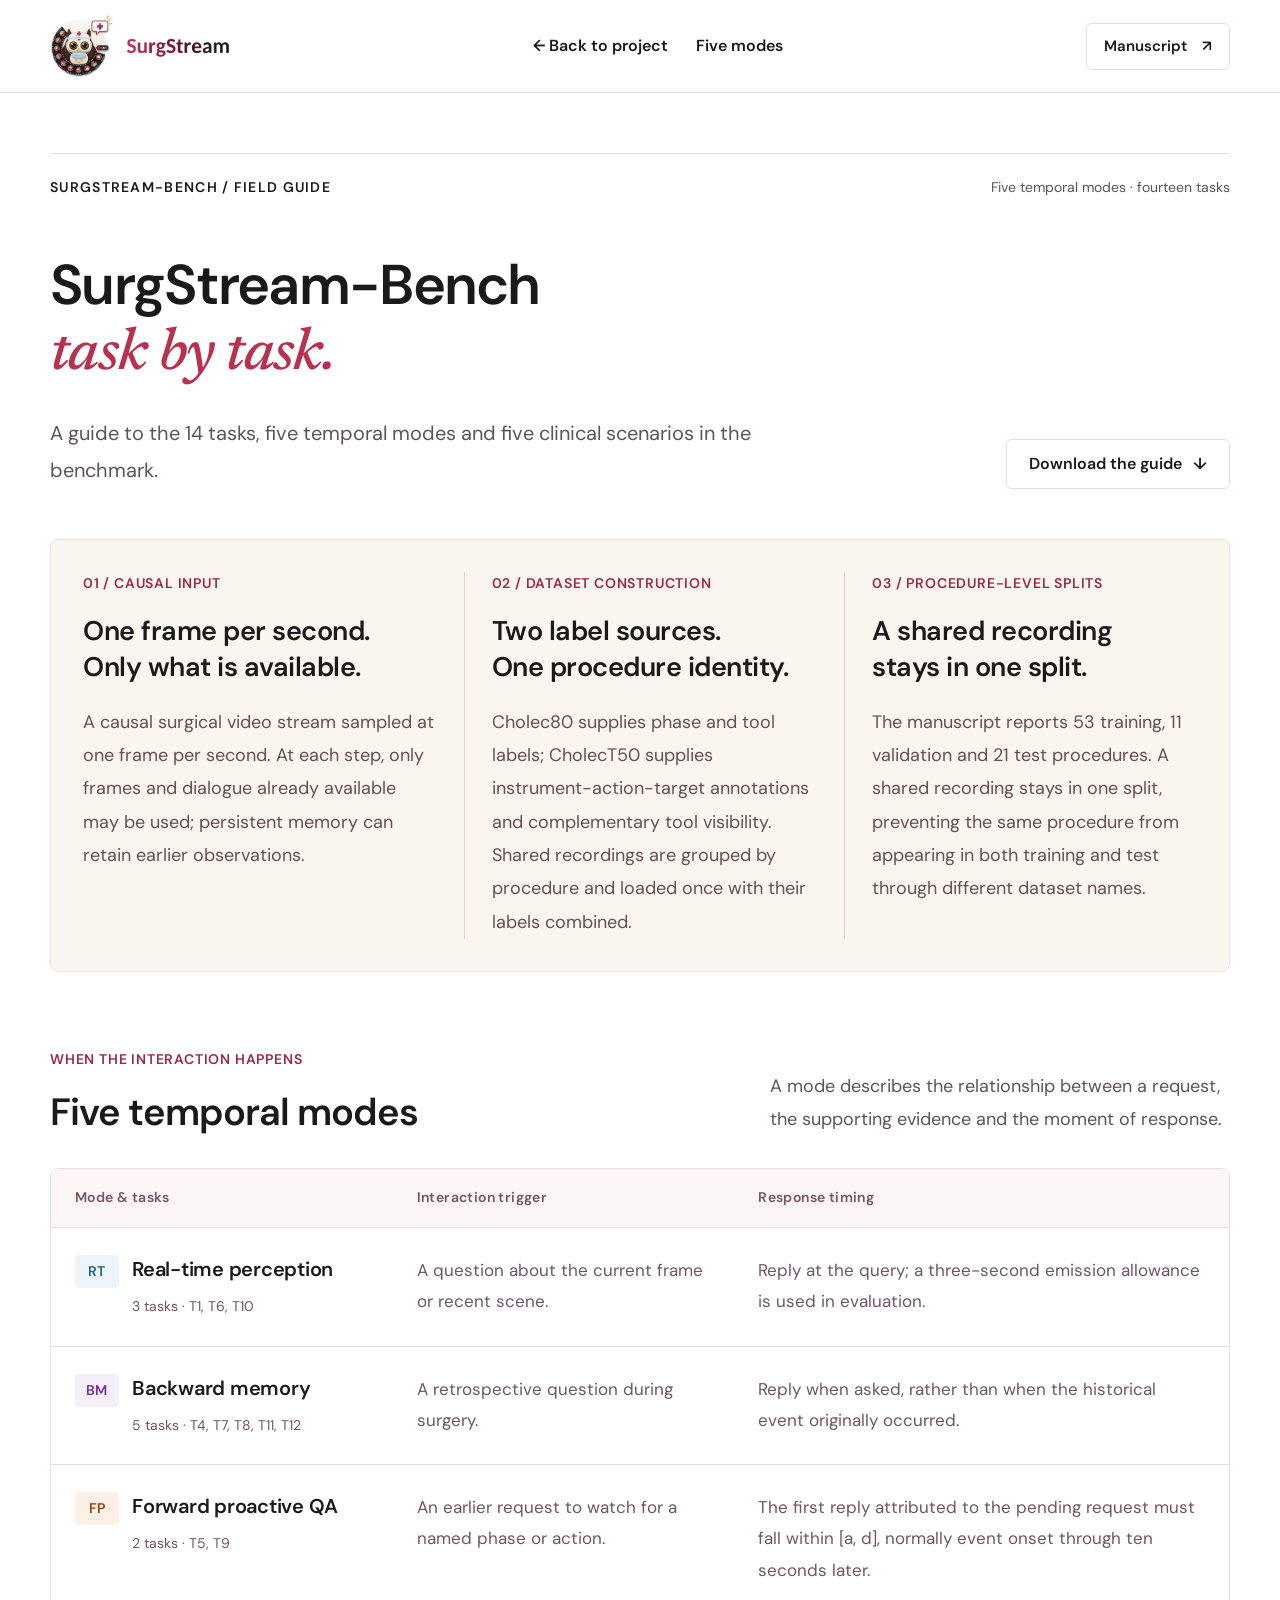
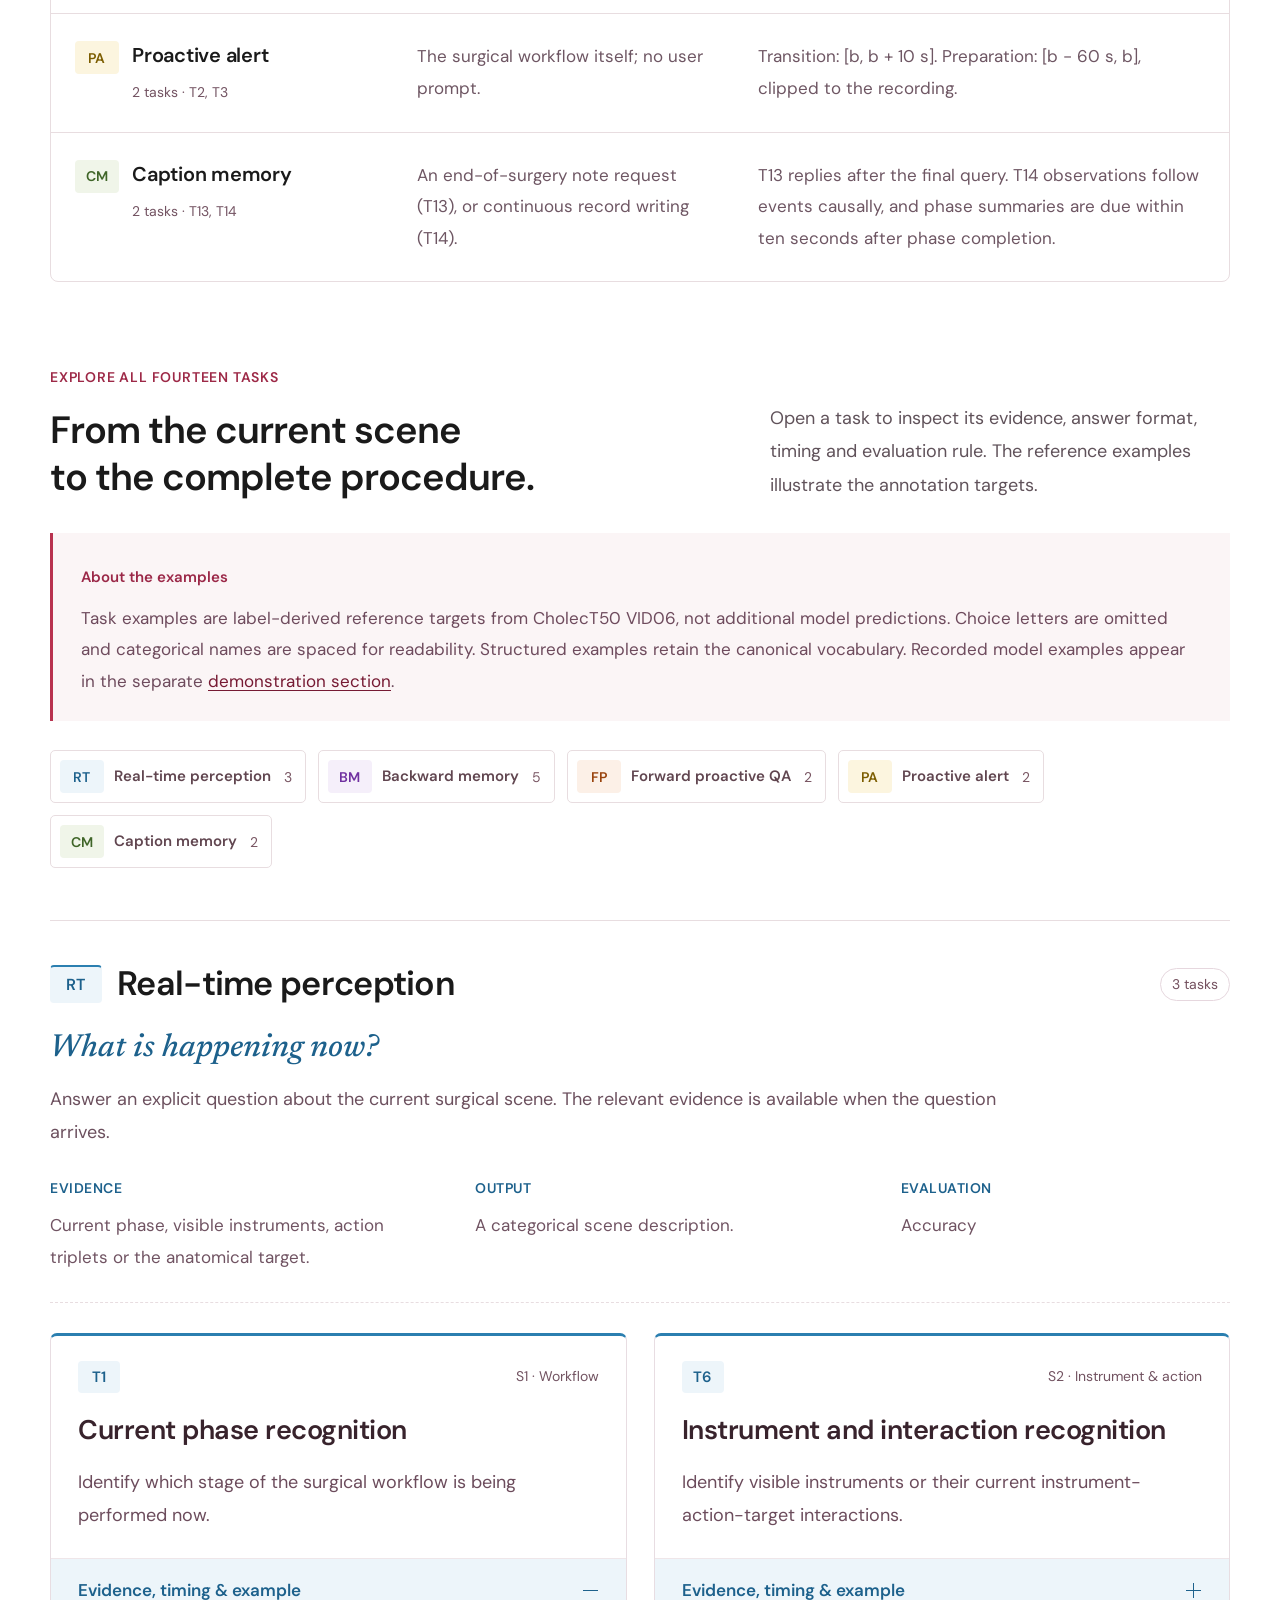
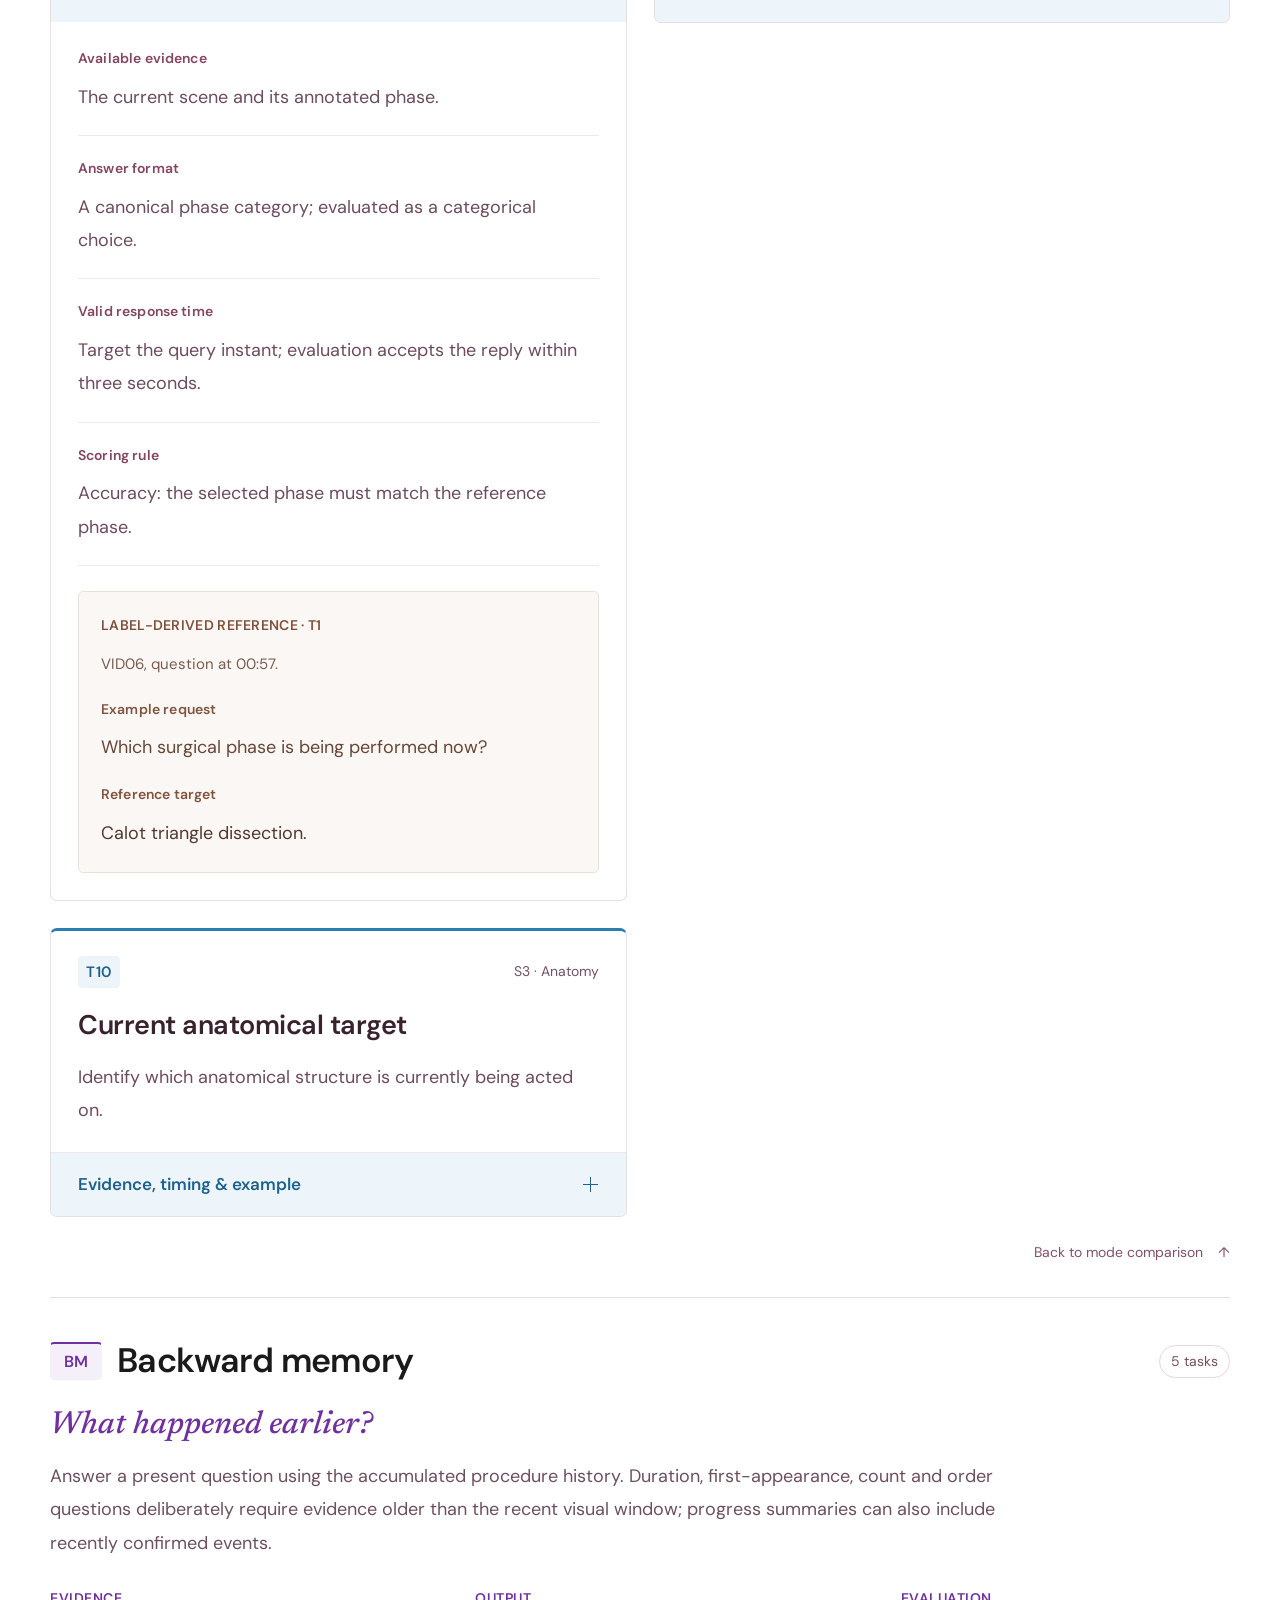
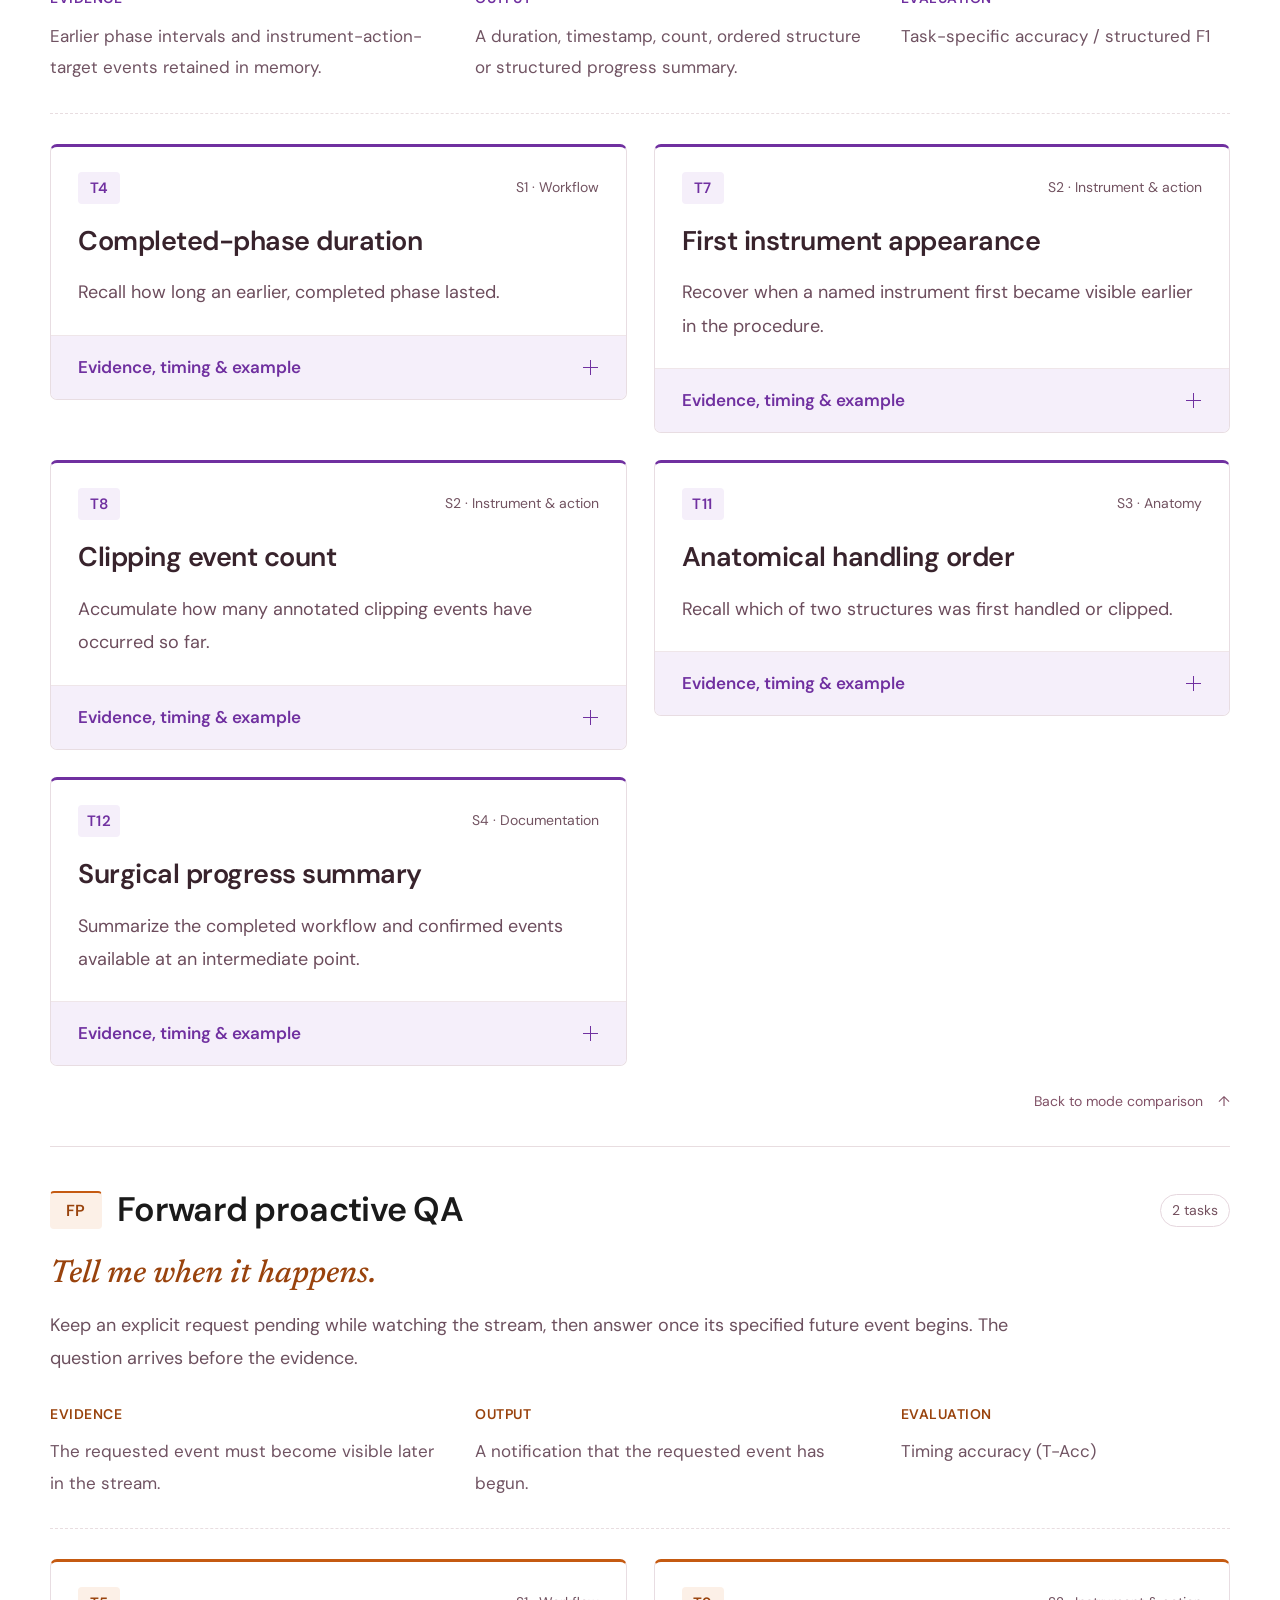
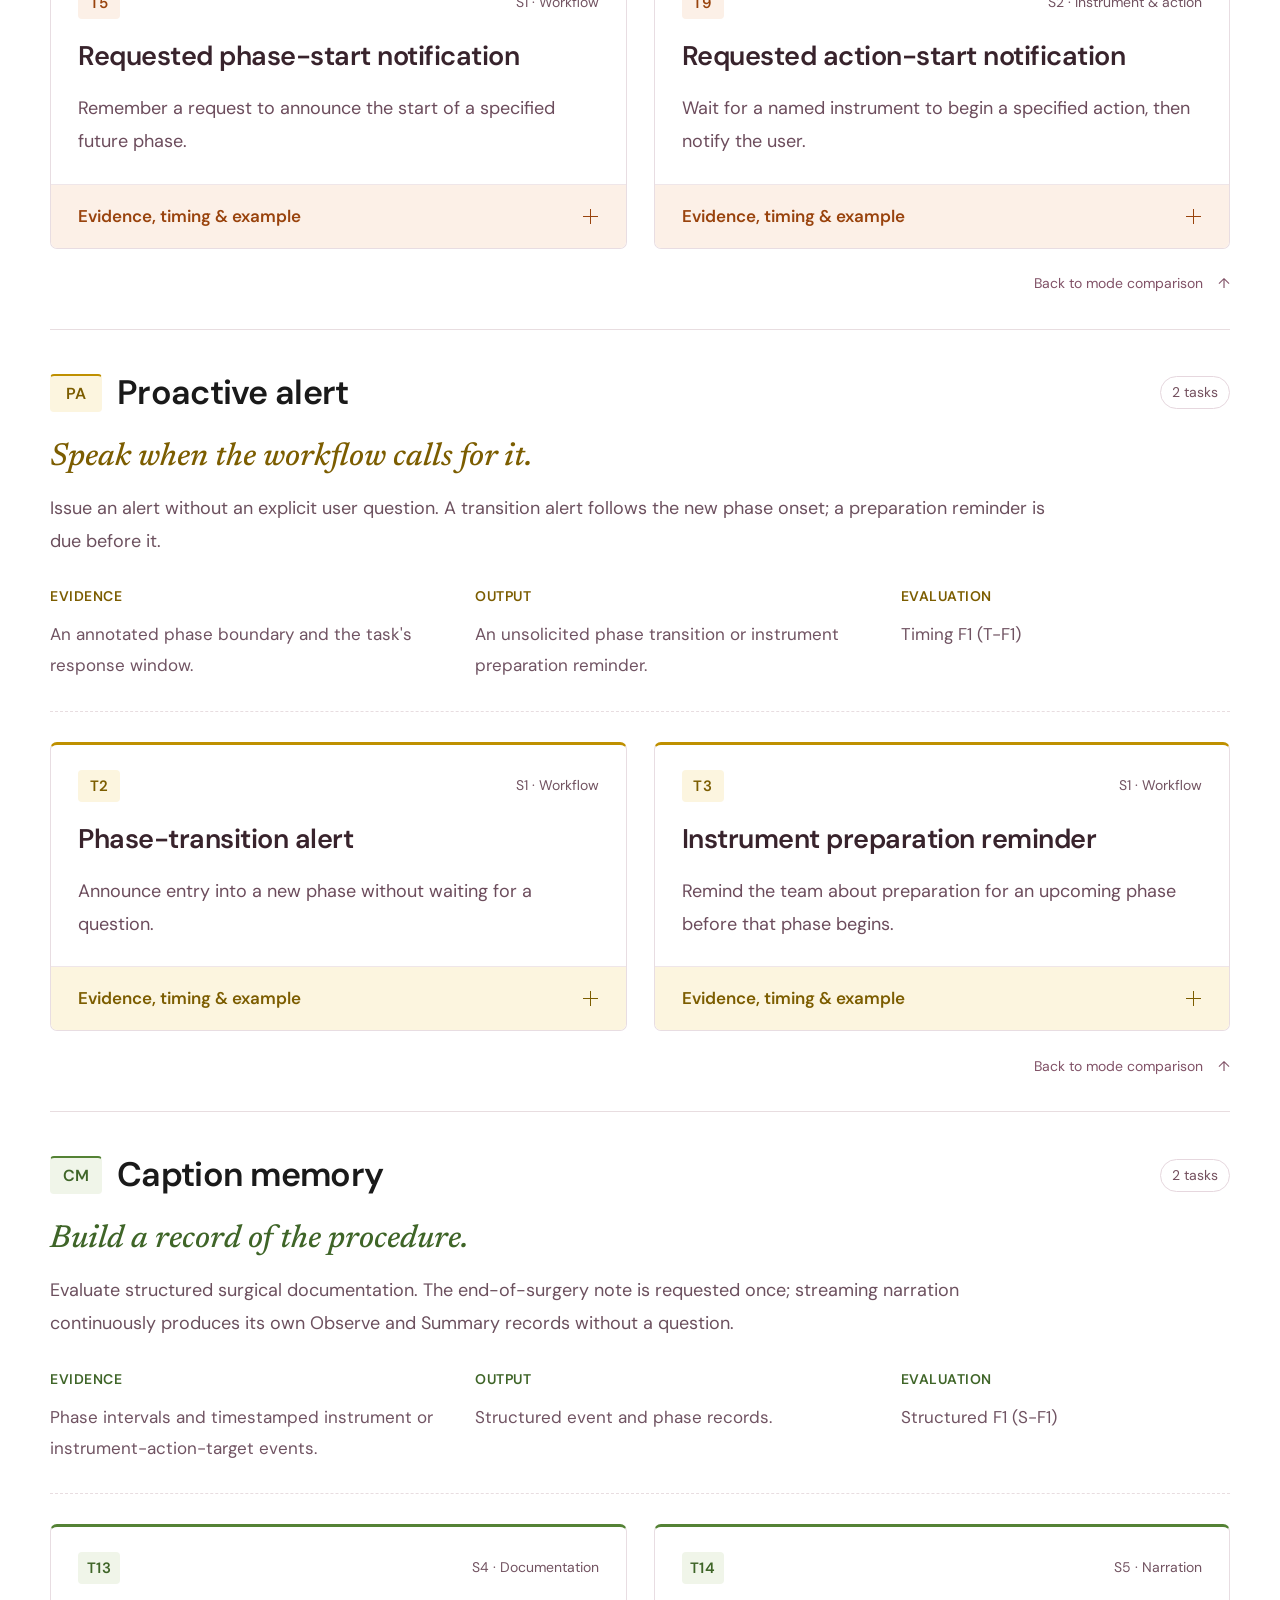
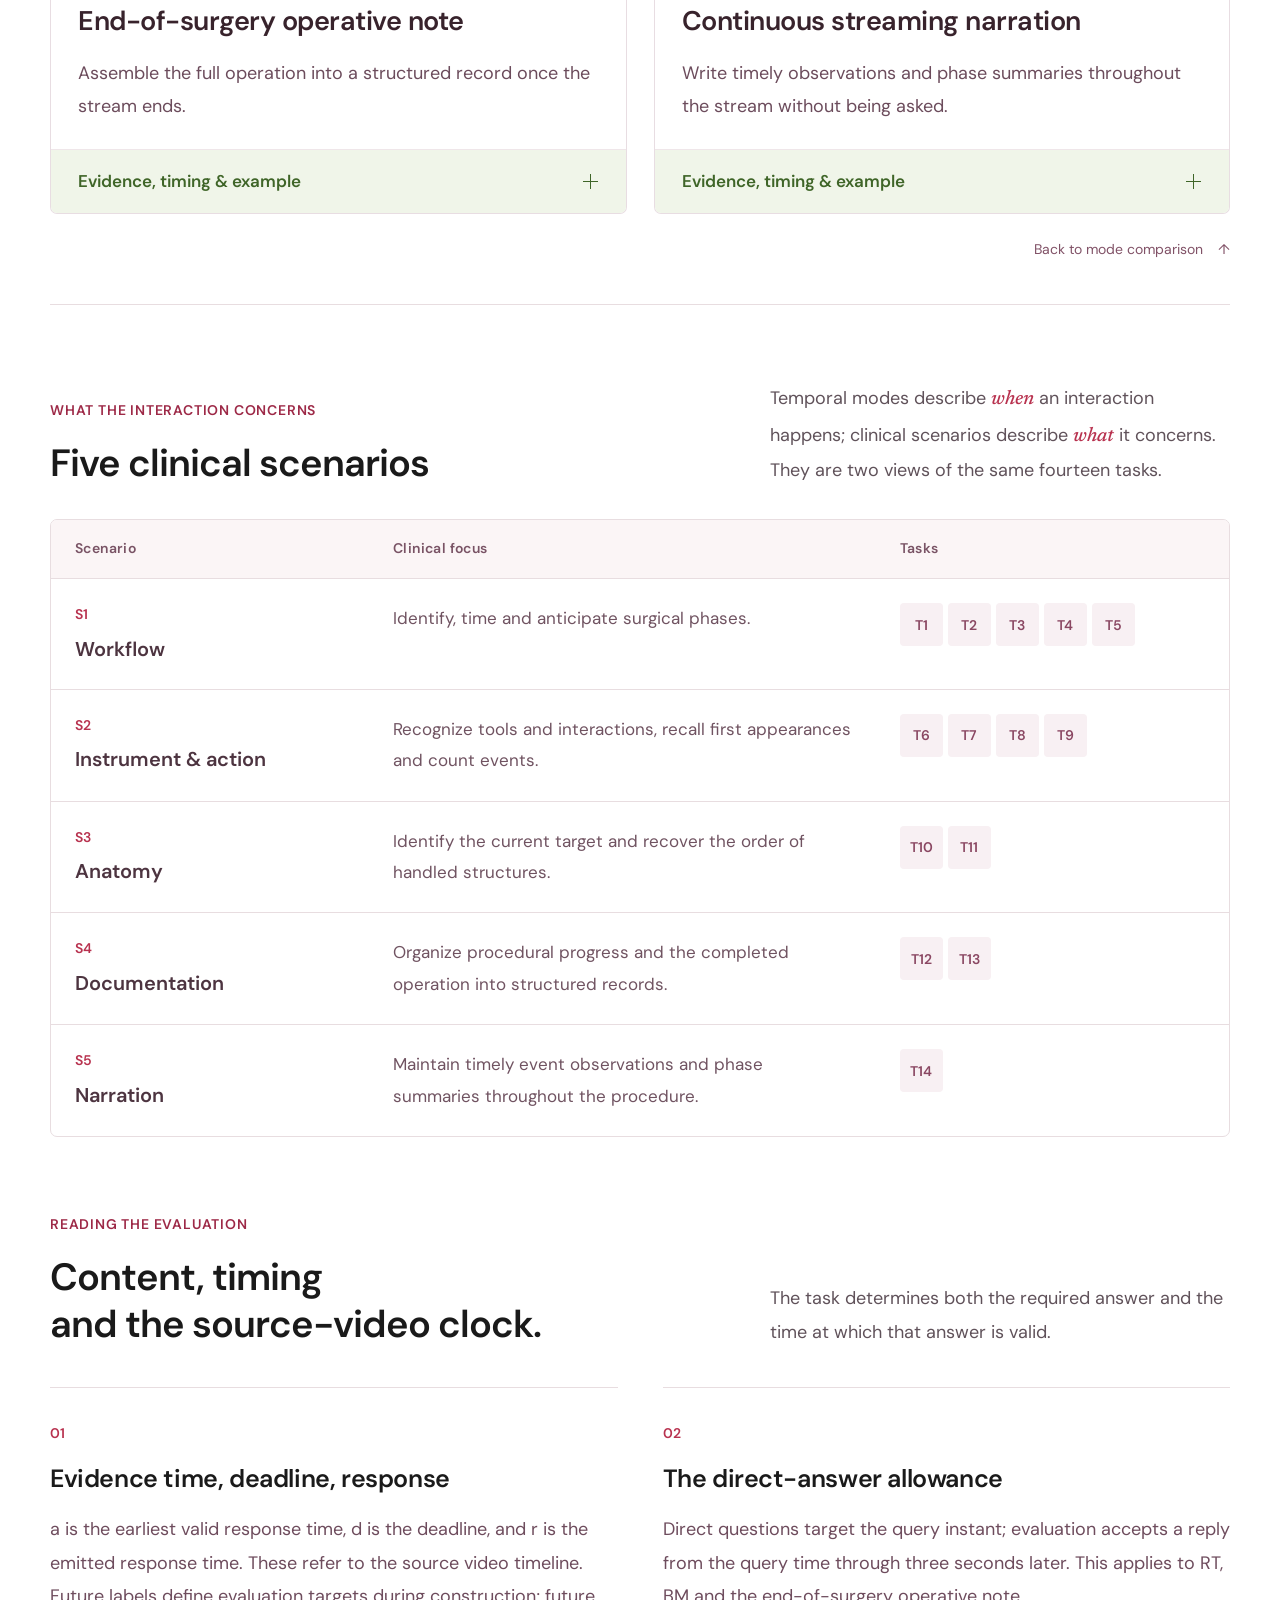
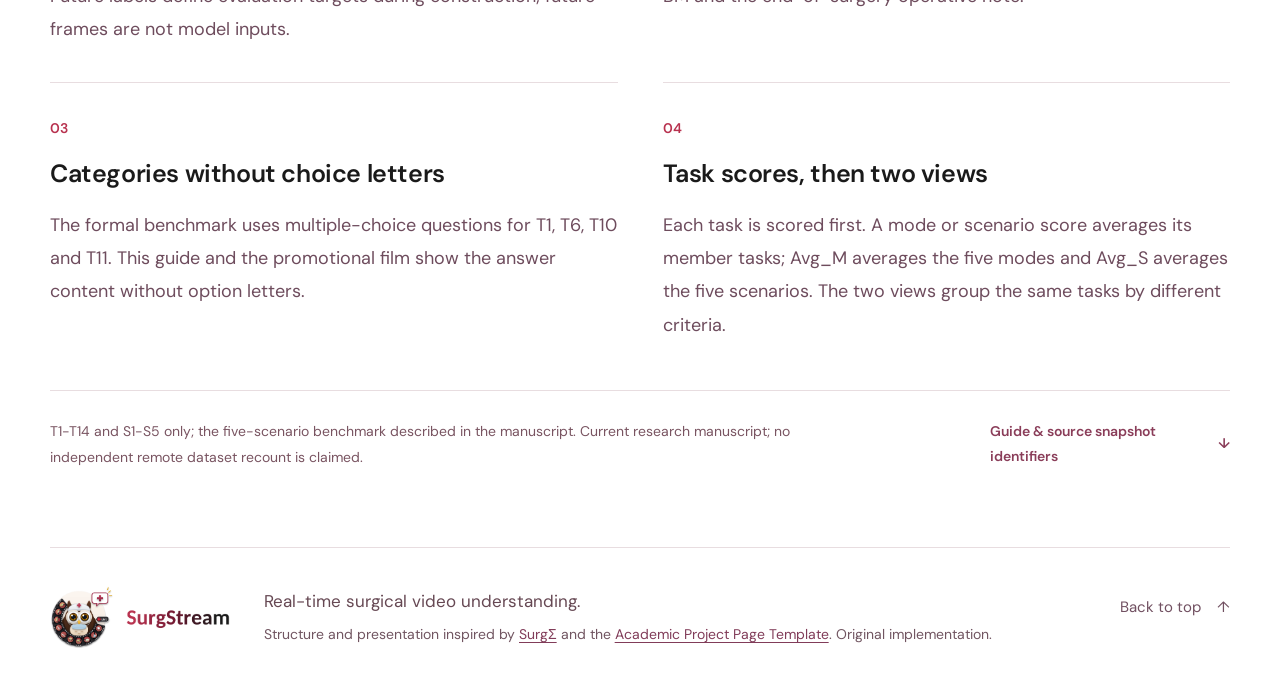
==== benchmark.html @ 336982fa "Move Updates above film and center method flows" ====
<!doctype html>
<html lang="en">
<head>
  <meta charset="utf-8">
  <meta name="viewport" content="width=device-width, initial-scale=1">
  <meta name="theme-color" content="#ffffff">
  <meta name="description" content="A detailed guide to all fourteen SurgStream-Bench tasks, five temporal modes, clinical scenarios and evaluation rules.">
  <meta name="author" content="Ruipeng Ma, Qing Xu, Jie Liang, Zhen Chen">
  <title>SurgStream-Bench · 14 Tasks, Five Temporal Modes</title>
  <link rel="canonical" href="https://surgstream.github.io/benchmark.html">
  <link rel="icon" type="image/png" href="assets/favicon-transparent.png">
  <link rel="stylesheet" href="styles.css?v=b400cd0ea1cb">
  <script defer src="media-guard.js?v=0f0ef3bf8658"></script>
</head>
<body class="benchmark-page">
  <a class="skip-link" href="#main">Skip to content</a>
  <header class="site-header"><nav class="nav shell" aria-label="Benchmark navigation">
    <a class="wordmark" href="index.html" aria-label="SurgStream project home"><img src="assets/surgstream-logo-transparent.png" alt="SurgStream" width="180" height="61"></a>
    <div class="nav-links"><a href="index.html">← Back to project</a><a href="#mode-comparison">Five modes</a></div>
    <a class="nav-paper" href="assets/surgstream-manuscript.pdf" target="_blank" rel="noopener">Manuscript <span aria-hidden="true">↗</span></a>
  </nav></header>
  <main id="main">
    <section id="benchmark-guide" class="benchmark-guide section-space" aria-labelledby="guide-title">
      <div class="shell">
        <div class="section-kicker"><span>SurgStream-Bench / Field guide</span><span class="kicker-end">Five temporal modes · fourteen tasks</span></div>
        <div class="guide-heading"><div><h1 id="guide-title" class="guide-page-title">SurgStream-Bench<br><em>task by task.</em></h1><p>A guide to the 14 tasks, five temporal modes and five clinical scenarios in the benchmark.</p></div><a class="button button-light" href="assets/benchmark-guide.json" download>Download the guide <span aria-hidden="true">↓</span></a></div>

        <div class="guide-construction" aria-label="Benchmark construction and procedure splits">
          <article><span class="guide-label">01 / Causal input</span><h3>One frame per second.<br> Only what is available.</h3><p>A causal surgical video stream sampled at one frame per second. At each step, only frames and dialogue already available may be used; persistent memory can retain earlier observations.</p></article>
          <article><span class="guide-label">02 / Dataset construction</span><h3>Two label sources.<br> One procedure identity.</h3><p>Cholec80 supplies phase and tool labels; CholecT50 supplies instrument-action-target annotations and complementary tool visibility. Shared recordings are grouped by procedure and loaded once with their labels combined.</p></article>
          <article><span class="guide-label">03 / Procedure-level splits</span><h3>A shared recording<br> stays in one split.</h3><p>The manuscript reports 53 training, 11 validation and 21 test procedures. A shared recording stays in one split, preventing the same procedure from appearing in both training and test through different dataset names.</p></article>
        </div>

        <section id="mode-comparison" class="mode-comparison-section" aria-labelledby="mode-comparison-title">
          <div class="guide-subheading"><div><span class="guide-label">When the interaction happens</span><h3 id="mode-comparison-title">Five temporal modes</h3></div><p>A mode describes the relationship between a request, the supporting evidence and the moment of response.</p></div>
          <div class="mode-comparison"><table role="table"><caption class="sr-only">Compare the interaction triggers and response timing of the five temporal modes.</caption><thead role="rowgroup"><tr role="row"><th scope="col" role="columnheader">Mode &amp; tasks</th><th scope="col" role="columnheader">Interaction trigger</th><th scope="col" role="columnheader">Response timing</th></tr></thead><tbody role="rowgroup">
              <tr role="row"><th scope="row" role="rowheader"><a href="#mode-RT" class="comparison-mode"><span class="guide-mode-badge" style="--mode-color:#2B7FB0;--mode-ink:#1D618C;--mode-wash:#EDF5FA">RT</span><span><strong>Real-time perception</strong><small>3 tasks · T1, T6, T10</small></span></a></th><td role="cell"><span class="comparison-mobile-label" aria-hidden="true">Interaction trigger</span>A question about the current frame or recent scene.</td><td role="cell"><span class="comparison-mobile-label" aria-hidden="true">Response timing</span>Reply at the query; a three-second emission allowance is used in evaluation.</td></tr>
              <tr role="row"><th scope="row" role="rowheader"><a href="#mode-BM" class="comparison-mode"><span class="guide-mode-badge" style="--mode-color:#7030A0;--mode-ink:#7030A0;--mode-wash:#F5EFFA">BM</span><span><strong>Backward memory</strong><small>5 tasks · T4, T7, T8, T11, T12</small></span></a></th><td role="cell"><span class="comparison-mobile-label" aria-hidden="true">Interaction trigger</span>A retrospective question during surgery.</td><td role="cell"><span class="comparison-mobile-label" aria-hidden="true">Response timing</span>Reply when asked, rather than when the historical event originally occurred.</td></tr>
              <tr role="row"><th scope="row" role="rowheader"><a href="#mode-FP" class="comparison-mode"><span class="guide-mode-badge" style="--mode-color:#C55A11;--mode-ink:#99430D;--mode-wash:#FCF0E7">FP</span><span><strong>Forward proactive QA</strong><small>2 tasks · T5, T9</small></span></a></th><td role="cell"><span class="comparison-mobile-label" aria-hidden="true">Interaction trigger</span>An earlier request to watch for a named phase or action.</td><td role="cell"><span class="comparison-mobile-label" aria-hidden="true">Response timing</span>The first reply attributed to the pending request must fall within [a, d], normally event onset through ten seconds later.</td></tr>
              <tr role="row"><th scope="row" role="rowheader"><a href="#mode-PA" class="comparison-mode"><span class="guide-mode-badge" style="--mode-color:#BF9000;--mode-ink:#7C5D00;--mode-wash:#FCF5DF">PA</span><span><strong>Proactive alert</strong><small>2 tasks · T2, T3</small></span></a></th><td role="cell"><span class="comparison-mobile-label" aria-hidden="true">Interaction trigger</span>The surgical workflow itself; no user prompt.</td><td role="cell"><span class="comparison-mobile-label" aria-hidden="true">Response timing</span>Transition: [b, b + 10 s]. Preparation: [b - 60 s, b], clipped to the recording.</td></tr>
              <tr role="row"><th scope="row" role="rowheader"><a href="#mode-CM" class="comparison-mode"><span class="guide-mode-badge" style="--mode-color:#548235;--mode-ink:#3F6528;--mode-wash:#F0F5E9">CM</span><span><strong>Caption memory</strong><small>2 tasks · T13, T14</small></span></a></th><td role="cell"><span class="comparison-mobile-label" aria-hidden="true">Interaction trigger</span>An end-of-surgery note request (T13), or continuous record writing (T14).</td><td role="cell"><span class="comparison-mobile-label" aria-hidden="true">Response timing</span>T13 replies after the final query. T14 observations follow events causally, and phase summaries are due within ten seconds after phase completion.</td></tr>
          </tbody></table></div>
        </section>

        <div class="guide-task-intro"><div><span class="guide-label">Explore all fourteen tasks</span><h3>From the current scene<br> to the complete procedure.</h3></div><p>Open a task to inspect its evidence, answer format, timing and evaluation rule. The reference examples illustrate the annotation targets.</p></div>
        <aside class="reference-notice"><span class="reference-notice-label">About the examples</span><p>Task examples are label-derived reference targets from CholecT50 VID06, not additional model predictions. Choice letters are omitted and categorical names are spaced for readability. Structured examples retain the canonical vocabulary. Recorded model examples appear in the separate <a href="index.html#examples">demonstration section</a>.</p></aside>
        <nav class="guide-mode-jumps" aria-label="Jump to tasks by temporal mode"><a href="#mode-RT" style="--mode-color:#2B7FB0;--mode-ink:#1D618C;--mode-wash:#EDF5FA"><span class="guide-mode-badge" style="--mode-color:#2B7FB0;--mode-ink:#1D618C;--mode-wash:#EDF5FA">RT</span><span>Real-time perception</span><small>3</small></a><a href="#mode-BM" style="--mode-color:#7030A0;--mode-ink:#7030A0;--mode-wash:#F5EFFA"><span class="guide-mode-badge" style="--mode-color:#7030A0;--mode-ink:#7030A0;--mode-wash:#F5EFFA">BM</span><span>Backward memory</span><small>5</small></a><a href="#mode-FP" style="--mode-color:#C55A11;--mode-ink:#99430D;--mode-wash:#FCF0E7"><span class="guide-mode-badge" style="--mode-color:#C55A11;--mode-ink:#99430D;--mode-wash:#FCF0E7">FP</span><span>Forward proactive QA</span><small>2</small></a><a href="#mode-PA" style="--mode-color:#BF9000;--mode-ink:#7C5D00;--mode-wash:#FCF5DF"><span class="guide-mode-badge" style="--mode-color:#BF9000;--mode-ink:#7C5D00;--mode-wash:#FCF5DF">PA</span><span>Proactive alert</span><small>2</small></a><a href="#mode-CM" style="--mode-color:#548235;--mode-ink:#3F6528;--mode-wash:#F0F5E9"><span class="guide-mode-badge" style="--mode-color:#548235;--mode-ink:#3F6528;--mode-wash:#F0F5E9">CM</span><span>Caption memory</span><small>2</small></a></nav>

      <section id="mode-RT" class="task-mode-group" style="--mode-color:#2B7FB0;--mode-ink:#1D618C;--mode-wash:#EDF5FA" aria-labelledby="mode-title-RT">
        <div class="task-mode-heading"><div class="mode-title-line"><span class="guide-mode-badge" style="--mode-color:#2B7FB0;--mode-ink:#1D618C;--mode-wash:#EDF5FA">RT</span><h3 id="mode-title-RT">Real-time perception</h3><span class="mode-task-count">3 tasks</span></div><p class="mode-question">What is happening now?</p><p class="mode-explanation">Answer an explicit question about the current surgical scene. The relevant evidence is available when the question arrives.</p><dl class="mode-facts"><div><dt>Evidence</dt><dd>Current phase, visible instruments, action triplets or the anatomical target.</dd></div><div><dt>Output</dt><dd>A categorical scene description.</dd></div><div><dt>Evaluation</dt><dd>Accuracy</dd></div></dl></div>
        <div class="task-card-grid">
          <article id="task-T1" class="task-card" style="--mode-color:#2B7FB0;--mode-ink:#1D618C;--mode-wash:#EDF5FA" aria-labelledby="task-title-T1">
            <div class="task-card-meta"><span class="task-id">T1</span><span>S1 · Workflow</span></div>
            <h4 id="task-title-T1">Current phase recognition</h4>
            <p class="task-purpose">Identify which stage of the surgical workflow is being performed now.</p>
            <details class="task-details" open>
              <summary>Evidence, timing &amp; example<span class="details-symbol" aria-hidden="true"></span></summary>
              <div class="task-details-body"><dl class="task-spec"><div><dt>Available evidence</dt><dd>The current scene and its annotated phase.</dd></div><div><dt>Answer format</dt><dd>A canonical phase category; evaluated as a categorical choice.</dd></div><div><dt>Valid response time</dt><dd>Target the query instant; evaluation accepts the reply within three seconds.</dd></div><div><dt>Scoring rule</dt><dd>Accuracy: the selected phase must match the reference phase.</dd></div></dl>
                <div class="reference-example"><div class="reference-label">Label-derived reference · T1</div><p class="reference-context">VID06, question at 00:57.</p><dl><div><dt>Example request</dt><dd>Which surgical phase is being performed now?</dd></div><div><dt>Reference target</dt><dd class="reference-target">Calot triangle dissection.</dd></div></dl></div>
              </div>
            </details>
          </article>
          <article id="task-T6" class="task-card" style="--mode-color:#2B7FB0;--mode-ink:#1D618C;--mode-wash:#EDF5FA" aria-labelledby="task-title-T6">
            <div class="task-card-meta"><span class="task-id">T6</span><span>S2 · Instrument &amp; action</span></div>
            <h4 id="task-title-T6">Instrument and interaction recognition</h4>
            <p class="task-purpose">Identify visible instruments or their current instrument-action-target interactions.</p>
            <details class="task-details">
              <summary>Evidence, timing &amp; example<span class="details-symbol" aria-hidden="true"></span></summary>
              <div class="task-details-body"><dl class="task-spec"><div><dt>Available evidence</dt><dd>Current tool visibility and, when available, triplet annotations. Instrument-only and triplet questions are two variants of this one task.</dd></div><div><dt>Answer format</dt><dd>A categorical instrument set or a set of instrument-action-target triplets.</dd></div><div><dt>Valid response time</dt><dd>Target the current scene and reply within three seconds of the question.</dd></div><div><dt>Scoring rule</dt><dd>Accuracy of the categorical choice representing the current set.</dd></div></dl>
                <div class="reference-example"><div class="reference-label">Label-derived reference · T6</div><p class="reference-context">VID06, question at 02:17. An instrument-only variant at 01:07 has the reference content 'grasper, hook'.</p><dl><div><dt>Example request</dt><dd>Which instrument-action-target triplets are visible now?</dd></div><div><dt>Reference target</dt><dd class="reference-target">grasper | retract | gallbladder</dd></div></dl></div>
              </div>
            </details>
          </article>
          <article id="task-T10" class="task-card" style="--mode-color:#2B7FB0;--mode-ink:#1D618C;--mode-wash:#EDF5FA" aria-labelledby="task-title-T10">
            <div class="task-card-meta"><span class="task-id">T10</span><span>S3 · Anatomy</span></div>
            <h4 id="task-title-T10">Current anatomical target</h4>
            <p class="task-purpose">Identify which anatomical structure is currently being acted on.</p>
            <details class="task-details">
              <summary>Evidence, timing &amp; example<span class="details-symbol" aria-hidden="true"></span></summary>
              <div class="task-details-body"><dl class="task-spec"><div><dt>Available evidence</dt><dd>The target component of the current instrument-action-target annotations.</dd></div><div><dt>Answer format</dt><dd>A categorical anatomical target or target set.</dd></div><div><dt>Valid response time</dt><dd>Reply within three seconds of the current-scene question.</dd></div><div><dt>Scoring rule</dt><dd>Accuracy of the selected anatomical target.</dd></div></dl>
                <div class="reference-example"><div class="reference-label">Label-derived reference · T10</div><p class="reference-context">VID06, question at 01:37.</p><dl><div><dt>Example request</dt><dd>Which anatomical structure is being acted on now?</dd></div><div><dt>Reference target</dt><dd class="reference-target">Gallbladder.</dd></div></dl></div>
              </div>
            </details>
          </article>
        </div>
        <a class="guide-return" href="#mode-comparison">Back to mode comparison <span aria-hidden="true">↑</span></a>
      </section>

      <section id="mode-BM" class="task-mode-group" style="--mode-color:#7030A0;--mode-ink:#7030A0;--mode-wash:#F5EFFA" aria-labelledby="mode-title-BM">
        <div class="task-mode-heading"><div class="mode-title-line"><span class="guide-mode-badge" style="--mode-color:#7030A0;--mode-ink:#7030A0;--mode-wash:#F5EFFA">BM</span><h3 id="mode-title-BM">Backward memory</h3><span class="mode-task-count">5 tasks</span></div><p class="mode-question">What happened earlier?</p><p class="mode-explanation">Answer a present question using the accumulated procedure history. Duration, first-appearance, count and order questions deliberately require evidence older than the recent visual window; progress summaries can also include recently confirmed events.</p><dl class="mode-facts"><div><dt>Evidence</dt><dd>Earlier phase intervals and instrument-action-target events retained in memory.</dd></div><div><dt>Output</dt><dd>A duration, timestamp, count, ordered structure or structured progress summary.</dd></div><div><dt>Evaluation</dt><dd>Task-specific accuracy / structured F1</dd></div></dl></div>
        <div class="task-card-grid">
          <article id="task-T4" class="task-card" style="--mode-color:#7030A0;--mode-ink:#7030A0;--mode-wash:#F5EFFA" aria-labelledby="task-title-T4">
            <div class="task-card-meta"><span class="task-id">T4</span><span>S1 · Workflow</span></div>
            <h4 id="task-title-T4">Completed-phase duration</h4>
            <p class="task-purpose">Recall how long an earlier, completed phase lasted.</p>
            <details class="task-details">
              <summary>Evidence, timing &amp; example<span class="details-symbol" aria-hidden="true"></span></summary>
              <div class="task-details-body"><dl class="task-spec"><div><dt>Available evidence</dt><dd>A completed phase interval. The query is delayed until the confirming evidence has left the configured recent visual window.</dd></div><div><dt>Answer format</dt><dd>A numeric duration in seconds.</dd></div><div><dt>Valid response time</dt><dd>Answer the retrospective question within three seconds.</dd></div><div><dt>Scoring rule</dt><dd>Duration accuracy with a 20% relative-error tolerance.</dd></div></dl>
                <div class="reference-example"><div class="reference-label">Label-derived reference · T4</div><p class="reference-context">VID06, Preparation spans 00:00-00:55; question at 01:42.</p><dl><div><dt>Example request</dt><dd>How long did the Preparation phase last?</dd></div><div><dt>Reference target</dt><dd class="reference-target">55 seconds.</dd></div></dl></div>
              </div>
            </details>
          </article>
          <article id="task-T7" class="task-card" style="--mode-color:#7030A0;--mode-ink:#7030A0;--mode-wash:#F5EFFA" aria-labelledby="task-title-T7">
            <div class="task-card-meta"><span class="task-id">T7</span><span>S2 · Instrument &amp; action</span></div>
            <h4 id="task-title-T7">First instrument appearance</h4>
            <p class="task-purpose">Recover when a named instrument first became visible earlier in the procedure.</p>
            <details class="task-details">
              <summary>Evidence, timing &amp; example<span class="details-symbol" aria-hidden="true"></span></summary>
              <div class="task-details-body"><dl class="task-spec"><div><dt>Available evidence</dt><dd>The first stable tool appearance. Independent visibility labels are used where available, including visible tools without an active triplet.</dd></div><div><dt>Answer format</dt><dd>A source-video timestamp in mm:ss.</dd></div><div><dt>Valid response time</dt><dd>The first appearance has left the recent visual window before the question; reply within three seconds of the query.</dd></div><div><dt>Scoring rule</dt><dd>Timestamp recall with an absolute tolerance of ten seconds.</dd></div></dl>
                <div class="reference-example"><div class="reference-label">Label-derived reference · T7</div><p class="reference-context">VID06, first appearance at 00:15; question at 02:24.</p><dl><div><dt>Example request</dt><dd>When did the grasper first appear?</dd></div><div><dt>Reference target</dt><dd class="reference-target">00:15</dd></div></dl></div>
              </div>
            </details>
          </article>
          <article id="task-T8" class="task-card" style="--mode-color:#7030A0;--mode-ink:#7030A0;--mode-wash:#F5EFFA" aria-labelledby="task-title-T8">
            <div class="task-card-meta"><span class="task-id">T8</span><span>S2 · Instrument &amp; action</span></div>
            <h4 id="task-title-T8">Clipping event count</h4>
            <p class="task-purpose">Accumulate how many annotated clipping events have occurred so far.</p>
            <details class="task-details">
              <summary>Evidence, timing &amp; example<span class="details-symbol" aria-hidden="true"></span></summary>
              <div class="task-details-body"><dl class="task-spec"><div><dt>Available evidence</dt><dd>Past clipping onsets, using action labels or the available clipper tool-onset annotations. The construction delays the question so the relevant counting evidence is outside the recent visual window.</dd></div><div><dt>Answer format</dt><dd>An integer event count.</dd></div><div><dt>Valid response time</dt><dd>Answer the count question within three seconds.</dd></div><div><dt>Scoring rule</dt><dd>Count accuracy with a tolerance of plus or minus one event.</dd></div></dl>
                <div class="reference-example"><div class="reference-label">Label-derived reference · T8</div><p class="reference-context">VID06, question at 22:15; reference count three.</p><dl><div><dt>Example request</dt><dd>How many clipping actions have been done so far?</dd></div><div><dt>Reference target</dt><dd class="reference-target">3</dd></div></dl></div>
              </div>
            </details>
          </article>
          <article id="task-T11" class="task-card" style="--mode-color:#7030A0;--mode-ink:#7030A0;--mode-wash:#F5EFFA" aria-labelledby="task-title-T11">
            <div class="task-card-meta"><span class="task-id">T11</span><span>S3 · Anatomy</span></div>
            <h4 id="task-title-T11">Anatomical handling order</h4>
            <p class="task-purpose">Recall which of two structures was first handled or clipped.</p>
            <details class="task-details">
              <summary>Evidence, timing &amp; example<span class="details-symbol" aria-hidden="true"></span></summary>
              <div class="task-details-body"><dl class="task-spec"><div><dt>Available evidence</dt><dd>The first annotated handling or clipping onset for each structure. Onsets must be at least ten seconds apart; the relevant confirmations precede the recent visual window.</dd></div><div><dt>Answer format</dt><dd>One of the two named anatomical structures.</dd></div><div><dt>Valid response time</dt><dd>Answer the retrospective order question within three seconds.</dd></div><div><dt>Scoring rule</dt><dd>Accuracy of the two-choice order decision.</dd></div></dl>
                <div class="reference-example"><div class="reference-label">Label-derived reference · T11</div><p class="reference-context">VID06, question at 23:35; first clipping onsets 20:36 for the duct and 21:19 for the artery.</p><dl><div><dt>Example request</dt><dd>Which was clipped first: the cystic artery or the cystic duct?</dd></div><div><dt>Reference target</dt><dd class="reference-target">Cystic duct.</dd></div></dl></div>
              </div>
            </details>
          </article>
          <article id="task-T12" class="task-card" style="--mode-color:#7030A0;--mode-ink:#7030A0;--mode-wash:#F5EFFA" aria-labelledby="task-title-T12">
            <div class="task-card-meta"><span class="task-id">T12</span><span>S4 · Documentation</span></div>
            <h4 id="task-title-T12">Surgical progress summary</h4>
            <p class="task-purpose">Summarize the completed workflow and confirmed events available at an intermediate point.</p>
            <details class="task-details">
              <summary>Evidence, timing &amp; example<span class="details-symbol" aria-hidden="true"></span></summary>
              <div class="task-details-body"><dl class="task-spec"><div><dt>Available evidence</dt><dd>All confirmed completed phases and first-occurrence events before the query. This task can include recently confirmed events as well as long-term history.</dd></div><div><dt>Answer format</dt><dd>Structured phase intervals followed by timestamped first-occurrence events.</dd></div><div><dt>Valid response time</dt><dd>Reply within three seconds of the progress query; include only information confirmed by that point.</dd></div><div><dt>Scoring rule</dt><dd>S-F1 averages phase-interval and event F1. Canonical phase/event names must match; interval boundaries and event timestamps are matched within 30 seconds.</dd></div></dl>
                <div class="reference-example"><div class="reference-label">Label-derived reference · T12</div><p class="reference-context">VID06, question at 01:14; complete reference answer for this instance.</p><dl><div><dt>Example request</dt><dd>What has been done so far in this surgery?</dd></div><div><dt>Reference target</dt><dd class="reference-target structured-target">P1 Preparation 00:00-00:55
[00:15] grasper | retract | gallbladder
[00:58] hook | dissect | gallbladder</dd></div></dl></div>
              </div>
            </details>
          </article>
        </div>
        <a class="guide-return" href="#mode-comparison">Back to mode comparison <span aria-hidden="true">↑</span></a>
      </section>

      <section id="mode-FP" class="task-mode-group" style="--mode-color:#C55A11;--mode-ink:#99430D;--mode-wash:#FCF0E7" aria-labelledby="mode-title-FP">
        <div class="task-mode-heading"><div class="mode-title-line"><span class="guide-mode-badge" style="--mode-color:#C55A11;--mode-ink:#99430D;--mode-wash:#FCF0E7">FP</span><h3 id="mode-title-FP">Forward proactive QA</h3><span class="mode-task-count">2 tasks</span></div><p class="mode-question">Tell me when it happens.</p><p class="mode-explanation">Keep an explicit request pending while watching the stream, then answer once its specified future event begins. The question arrives before the evidence.</p><dl class="mode-facts"><div><dt>Evidence</dt><dd>The requested event must become visible later in the stream.</dd></div><div><dt>Output</dt><dd>A notification that the requested event has begun.</dd></div><div><dt>Evaluation</dt><dd>Timing accuracy (T-Acc)</dd></div></dl></div>
        <div class="task-card-grid">
          <article id="task-T5" class="task-card" style="--mode-color:#C55A11;--mode-ink:#99430D;--mode-wash:#FCF0E7" aria-labelledby="task-title-T5">
            <div class="task-card-meta"><span class="task-id">T5</span><span>S1 · Workflow</span></div>
            <h4 id="task-title-T5">Requested phase-start notification</h4>
            <p class="task-purpose">Remember a request to announce the start of a specified future phase.</p>
            <details class="task-details">
              <summary>Evidence, timing &amp; example<span class="details-symbol" aria-hidden="true"></span></summary>
              <div class="task-details-body"><dl class="task-spec"><div><dt>Available evidence</dt><dd>A named phase begins after the query. Generated queries normally precede the event by 10-120 seconds.</dd></div><div><dt>Answer format</dt><dd>A start notification containing the requested phase.</dd></div><div><dt>Valid response time</dt><dd>Wait for phase onset b, then reply inside [b, b + 10 s], capped by video length.</dd></div><div><dt>Scoring rule</dt><dd>T-Acc: the first reply attributed to this pending request must have the required start/phase content and fall inside the window. A premature or late reply does not become correct by repeating it later.</dd></div></dl>
                <div class="reference-example"><div class="reference-label">Label-derived reference · T5</div><p class="reference-context">VID06, query 21:32; phase starts 23:26; valid reply 23:26-23:36.</p><dl><div><dt>Example request</dt><dd>Tell me when the GallbladderDissection phase starts.</dd></div><div><dt>Reference target</dt><dd class="reference-target">The gallbladder dissection phase has started.</dd></div></dl></div>
              </div>
            </details>
          </article>
          <article id="task-T9" class="task-card" style="--mode-color:#C55A11;--mode-ink:#99430D;--mode-wash:#FCF0E7" aria-labelledby="task-title-T9">
            <div class="task-card-meta"><span class="task-id">T9</span><span>S2 · Instrument &amp; action</span></div>
            <h4 id="task-title-T9">Requested action-start notification</h4>
            <p class="task-purpose">Wait for a named instrument to begin a specified action, then notify the user.</p>
            <details class="task-details">
              <summary>Evidence, timing &amp; example<span class="details-symbol" aria-hidden="true"></span></summary>
              <div class="task-details-body"><dl class="task-spec"><div><dt>Available evidence</dt><dd>A future labeled triplet onset. The first onset of each instrument-verb pair is used so the requested event is unambiguous.</dd></div><div><dt>Answer format</dt><dd>An action-start notification naming the instrument and verb; the reference text also names the target.</dd></div><div><dt>Valid response time</dt><dd>Queries normally arrive 10-120 seconds before the event. The valid reply window is [event onset, event onset + 10 s], capped by video length.</dd></div><div><dt>Scoring rule</dt><dd>T-Acc: the first attributed reply must contain the required start, instrument and action content and arrive inside the window.</dd></div></dl>
                <div class="reference-example"><div class="reference-label">Label-derived reference · T9</div><p class="reference-context">VID06, query 00:04; event 00:15; valid reply 00:15-00:25.</p><dl><div><dt>Example request</dt><dd>Tell me when the grasper starts to retract.</dd></div><div><dt>Reference target</dt><dd class="reference-target">The grasper has started to retract the gallbladder.</dd></div></dl></div>
              </div>
            </details>
          </article>
        </div>
        <a class="guide-return" href="#mode-comparison">Back to mode comparison <span aria-hidden="true">↑</span></a>
      </section>

      <section id="mode-PA" class="task-mode-group" style="--mode-color:#BF9000;--mode-ink:#7C5D00;--mode-wash:#FCF5DF" aria-labelledby="mode-title-PA">
        <div class="task-mode-heading"><div class="mode-title-line"><span class="guide-mode-badge" style="--mode-color:#BF9000;--mode-ink:#7C5D00;--mode-wash:#FCF5DF">PA</span><h3 id="mode-title-PA">Proactive alert</h3><span class="mode-task-count">2 tasks</span></div><p class="mode-question">Speak when the workflow calls for it.</p><p class="mode-explanation">Issue an alert without an explicit user question. A transition alert follows the new phase onset; a preparation reminder is due before it.</p><dl class="mode-facts"><div><dt>Evidence</dt><dd>An annotated phase boundary and the task's response window.</dd></div><div><dt>Output</dt><dd>An unsolicited phase transition or instrument preparation reminder.</dd></div><div><dt>Evaluation</dt><dd>Timing F1 (T-F1)</dd></div></dl></div>
        <div class="task-card-grid">
          <article id="task-T2" class="task-card" style="--mode-color:#BF9000;--mode-ink:#7C5D00;--mode-wash:#FCF5DF" aria-labelledby="task-title-T2">
            <div class="task-card-meta"><span class="task-id">T2</span><span>S1 · Workflow</span></div>
            <h4 id="task-title-T2">Phase-transition alert</h4>
            <p class="task-purpose">Announce entry into a new phase without waiting for a question.</p>
            <details class="task-details">
              <summary>Evidence, timing &amp; example<span class="details-symbol" aria-hidden="true"></span></summary>
              <div class="task-details-body"><dl class="task-spec"><div><dt>Available evidence</dt><dd>The annotated onset b of the next surgical phase.</dd></div><div><dt>Answer format</dt><dd>A transition alert naming the new phase.</dd></div><div><dt>Valid response time</dt><dd>The valid window is [b, b + 10 s], capped by the last video second.</dd></div><div><dt>Scoring rule</dt><dd>T-F1: alerts and reference events are matched one-to-one. A hit requires the transition type, correct phase content and a time inside the valid window. Unmatched alerts and missed events affect precision and recall.</dd></div></dl>
                <div class="reference-example"><div class="reference-label">Label-derived reference · T2</div><p class="reference-context">VID06, phase onset 00:55; valid alert 00:55-01:05.</p><dl><div><dt>Example request</dt><dd>No user question: an automatic phase alert.</dd></div><div><dt>Reference target</dt><dd class="reference-target">Phase transition: entering Calot triangle dissection.</dd></div></dl></div>
              </div>
            </details>
          </article>
          <article id="task-T3" class="task-card" style="--mode-color:#BF9000;--mode-ink:#7C5D00;--mode-wash:#FCF5DF" aria-labelledby="task-title-T3">
            <div class="task-card-meta"><span class="task-id">T3</span><span>S1 · Workflow</span></div>
            <h4 id="task-title-T3">Instrument preparation reminder</h4>
            <p class="task-purpose">Remind the team about preparation for an upcoming phase before that phase begins.</p>
            <details class="task-details">
              <summary>Evidence, timing &amp; example<span class="details-symbol" aria-hidden="true"></span></summary>
              <div class="task-details-body"><dl class="task-spec"><div><dt>Available evidence</dt><dd>Annotated phase onsets define the target window. Preparation text comes from a fixed phase-to-instrument lookup, such as hook for Calot triangle dissection.</dd></div><div><dt>Answer format</dt><dd>The upcoming phase and its associated preparation reminder.</dd></div><div><dt>Valid response time</dt><dd>The valid window is [max(0, b - 60 s), b]. The phase onset is the deadline.</dd></div><div><dt>Scoring rule</dt><dd>T-F1 with one-to-one matching, an in-window reminder and the required phase/reminder-type content. This task uses the benchmark's fixed preparation rules.</dd></div></dl>
                <div class="reference-example"><div class="reference-label">Label-derived reference · T3</div><p class="reference-context">VID06, next phase begins at 00:55; valid reminder 00:00-00:55.</p><dl><div><dt>Example request</dt><dd>No user question: preparation is triggered by the workflow.</dd></div><div><dt>Reference target</dt><dd class="reference-target">Calot triangle dissection is coming next; prepare the hook.</dd></div></dl></div>
              </div>
            </details>
          </article>
        </div>
        <a class="guide-return" href="#mode-comparison">Back to mode comparison <span aria-hidden="true">↑</span></a>
      </section>

      <section id="mode-CM" class="task-mode-group" style="--mode-color:#548235;--mode-ink:#3F6528;--mode-wash:#F0F5E9" aria-labelledby="mode-title-CM">
        <div class="task-mode-heading"><div class="mode-title-line"><span class="guide-mode-badge" style="--mode-color:#548235;--mode-ink:#3F6528;--mode-wash:#F0F5E9">CM</span><h3 id="mode-title-CM">Caption memory</h3><span class="mode-task-count">2 tasks</span></div><p class="mode-question">Build a record of the procedure.</p><p class="mode-explanation">Evaluate structured surgical documentation. The end-of-surgery note is requested once; streaming narration continuously produces its own Observe and Summary records without a question.</p><dl class="mode-facts"><div><dt>Evidence</dt><dd>Phase intervals and timestamped instrument or instrument-action-target events.</dd></div><div><dt>Output</dt><dd>Structured event and phase records.</dd></div><div><dt>Evaluation</dt><dd>Structured F1 (S-F1)</dd></div></dl></div>
        <div class="task-card-grid">
          <article id="task-T13" class="task-card" style="--mode-color:#548235;--mode-ink:#3F6528;--mode-wash:#F0F5E9" aria-labelledby="task-title-T13">
            <div class="task-card-meta"><span class="task-id">T13</span><span>S4 · Documentation</span></div>
            <h4 id="task-title-T13">End-of-surgery operative note</h4>
            <p class="task-purpose">Assemble the full operation into a structured record once the stream ends.</p>
            <details class="task-details">
              <summary>Evidence, timing &amp; example<span class="details-symbol" aria-hidden="true"></span></summary>
              <div class="task-details-body"><dl class="task-spec"><div><dt>Available evidence</dt><dd>All phase intervals and first-occurrence instrument or instrument-action-target events from the procedure.</dd></div><div><dt>Answer format</dt><dd>A structured note using phase names, interval boundaries and timestamped events.</dd></div><div><dt>Valid response time</dt><dd>The query arrives on the final video second; evaluation accepts the reply within three seconds.</dd></div><div><dt>Scoring rule</dt><dd>S-F1 using the same phase/event matching rules as T12, with a 30-second tolerance for boundaries and event times.</dd></div></dl>
                <div class="reference-example"><div class="reference-label">Label-derived reference · T13</div><p class="reference-context">VID06, query at 35:53. Excerpt: the full reference contains seven phase intervals and 26 first-occurrence events.</p><dl><div><dt>Example request</dt><dd>The surgery has ended. Write the operative note.</dd></div><div><dt>Reference target</dt><dd class="reference-target structured-target">P1 Preparation 00:00-00:55
P2 CalotTriangleDissection 00:55-20:28
P3 ClippingCutting 20:28-23:26
[00:15] grasper | retract | gallbladder
[00:58] hook | dissect | gallbladder</dd></div></dl></div>
              </div>
            </details>
          </article>
          <article id="task-T14" class="task-card" style="--mode-color:#548235;--mode-ink:#3F6528;--mode-wash:#F0F5E9" aria-labelledby="task-title-T14">
            <div class="task-card-meta"><span class="task-id">T14</span><span>S5 · Narration</span></div>
            <h4 id="task-title-T14">Continuous streaming narration</h4>
            <p class="task-purpose">Write timely observations and phase summaries throughout the stream without being asked.</p>
            <details class="task-details">
              <summary>Evidence, timing &amp; example<span class="details-symbol" aria-hidden="true"></span></summary>
              <div class="task-details-body"><dl class="task-spec"><div><dt>Available evidence</dt><dd>The event and phase timeline across the procedure. Evaluation reads the model's own Observe and Summary records; there is no separate question-answer target for this task.</dd></div><div><dt>Answer format</dt><dd>Timestamped Observe event records (instruments or instrument-action-target triplets) and Summary phase intervals.</dd></div><div><dt>Valid response time</dt><dd>Observe records must be emitted causally within 30 seconds after the corresponding event; their reported timestamps must match within 30 seconds and cannot lie in the future. Phase summaries must follow completion and be emitted within ten seconds; reported interval boundaries must match within 30 seconds.</dd></div><div><dt>Scoring rule</dt><dd>S-F1 averages matched phase intervals and Observe events. Summary event counts are record content and are not a separately scored count-accuracy measure in this task.</dd></div></dl>
                <div class="reference-example"><div class="reference-label">Label-derived reference · T14</div><p class="reference-context">VID06, two label-derived event examples from the full-video narration target. These are event contents, not a claimed model transcript.</p><dl><div><dt>Example request</dt><dd>No user question: continuous record writing.</dd></div><div><dt>Reference target</dt><dd class="reference-target structured-target">[00:15] grasper | retract | gallbladder
[00:58] hook | dissect | gallbladder</dd></div></dl></div>
              </div>
            </details>
          </article>
        </div>
        <a class="guide-return" href="#mode-comparison">Back to mode comparison <span aria-hidden="true">↑</span></a>
      </section>

        <section class="guide-scenarios" aria-labelledby="scenario-mapping-title"><div class="guide-subheading"><div><span class="guide-label">What the interaction concerns</span><h3 id="scenario-mapping-title">Five clinical scenarios</h3></div><p>Temporal modes describe <em>when</em> an interaction happens; clinical scenarios describe <em>what</em> it concerns. They are two views of the same fourteen tasks.</p></div><div class="scenario-mapping"><table><caption class="sr-only">Clinical scenarios and their task assignments.</caption><thead><tr><th scope="col">Scenario</th><th scope="col">Clinical focus</th><th scope="col">Tasks</th></tr></thead><tbody><tr><th scope="row"><span>S1</span>Workflow</th><td>Identify, time and anticipate surgical phases.</td><td><a class="task-id-link" href="#task-T1">T1</a><a class="task-id-link" href="#task-T2">T2</a><a class="task-id-link" href="#task-T3">T3</a><a class="task-id-link" href="#task-T4">T4</a><a class="task-id-link" href="#task-T5">T5</a></td></tr>
<tr><th scope="row"><span>S2</span>Instrument &amp; action</th><td>Recognize tools and interactions, recall first appearances and count events.</td><td><a class="task-id-link" href="#task-T6">T6</a><a class="task-id-link" href="#task-T7">T7</a><a class="task-id-link" href="#task-T8">T8</a><a class="task-id-link" href="#task-T9">T9</a></td></tr>
<tr><th scope="row"><span>S3</span>Anatomy</th><td>Identify the current target and recover the order of handled structures.</td><td><a class="task-id-link" href="#task-T10">T10</a><a class="task-id-link" href="#task-T11">T11</a></td></tr>
<tr><th scope="row"><span>S4</span>Documentation</th><td>Organize procedural progress and the completed operation into structured records.</td><td><a class="task-id-link" href="#task-T12">T12</a><a class="task-id-link" href="#task-T13">T13</a></td></tr>
<tr><th scope="row"><span>S5</span>Narration</th><td>Maintain timely event observations and phase summaries throughout the procedure.</td><td><a class="task-id-link" href="#task-T14">T14</a></td></tr></tbody></table></div></section>

        <section class="guide-evaluation" aria-labelledby="evaluation-guide-title"><div class="guide-subheading"><div><span class="guide-label">Reading the evaluation</span><h3 id="evaluation-guide-title">Content, timing<br>and the source-video clock.</h3></div><p>The task determines both the required answer and the time at which that answer is valid.</p></div><div class="evaluation-rule-grid">
          <article><span class="guide-rule-number">01</span><h4>Evidence time, deadline, response</h4><p>a is the earliest valid response time, d is the deadline, and r is the emitted response time. These refer to the source video timeline. Future labels define evaluation targets during construction; future frames are not model inputs.</p></article>
          <article><span class="guide-rule-number">02</span><h4>The direct-answer allowance</h4><p>Direct questions target the query instant; evaluation accepts a reply from the query time through three seconds later. This applies to RT, BM and the end-of-surgery operative note.</p></article>
          <article><span class="guide-rule-number">03</span><h4>Categories without choice letters</h4><p>The formal benchmark uses multiple-choice questions for T1, T6, T10 and T11. This guide and the promotional film show the answer content without option letters.</p></article>
          <article><span class="guide-rule-number">04</span><h4>Task scores, then two views</h4><p>Each task is scored first. A mode or scenario score averages its member tasks; Avg_M averages the five modes and Avg_S averages the five scenarios. The two views group the same tasks by different criteria.</p></article>
        </div></section>
        <div class="guide-source-note"><p>T1-T14 and S1-S5 only; the five-scenario benchmark described in the manuscript. Current research manuscript; no independent remote dataset recount is claimed.</p><a class="text-link" href="assets/benchmark-guide.json" download>Guide &amp; source snapshot identifiers <span aria-hidden="true">↓</span></a></div>
      </div>
    </section>
  </main>
  <footer class="site-footer shell"><a class="wordmark" href="index.html"><img src="assets/surgstream-logo-transparent.png" alt="SurgStream" width="180" height="61"></a><div><p>Real-time surgical video understanding.</p><small>Structure and presentation inspired by <a href="https://surgsigma.github.io/" target="_blank" rel="noopener">SurgΣ</a> and the <a href="https://github.com/eliahuhorwitz/Academic-project-page-template" target="_blank" rel="noopener">Academic Project Page Template</a>. Original implementation.</small></div><a class="back-top" href="#main">Back to top <span aria-hidden="true">↑</span></a></footer>
</body>
</html>
---- styles.css ----
@font-face {
  font-family: "DM Sans";
  src: url("assets/dm-sans-regular.ttf") format("truetype");
  font-style: normal;
  font-weight: 400;
  font-display: swap;
}
@font-face {
  font-family: "DM Sans";
  src: url("assets/dm-sans-semibold.ttf") format("truetype");
  font-style: normal;
  font-weight: 500 650;
  font-display: swap;
}
@font-face {
  font-family: "DM Sans";
  src: url("assets/dm-sans-bold.ttf") format("truetype");
  font-style: normal;
  font-weight: 700 1000;
  font-display: swap;
}
@font-face {
  font-family: "Newsreader";
  src: url("assets/newsreader-italic.ttf") format("truetype");
  font-style: italic;
  font-weight: 400 600;
  font-display: swap;
}

:root {
  --paper: #ffffff;
  --ink: #1a1a1a;
  --muted: #60525a;
  --brand: #b8324f;
  --brand-deep: #761a33;
  --accent: #f1ccd5;
  --line: #e8dde0;
  --soft: #fbf5ef;
  --serif: "Newsreader", Georgia, serif;
  --sans: "DM Sans", "Avenir Next", sans-serif;
}

/* Shared type and layout */
* { box-sizing: border-box; }
html { scroll-behavior: smooth; scroll-padding-top: 40px; }
body {
  margin: 0;
  background: var(--paper);
  color: var(--ink);
  font-family: var(--sans);
  font-size: 20px;
  line-height: 1.8;
  -webkit-font-smoothing: antialiased;
}
a { color: inherit; text-decoration: none; }
button { font: inherit; color: inherit; }
a, button { -webkit-tap-highlight-color: transparent; }
a:focus-visible, button:focus-visible, video:focus-visible {
  outline: 3px solid var(--brand);
  outline-offset: 5px;
}
::selection { color: var(--ink); background: var(--accent); }
svg {
  fill: none;
  stroke: currentColor;
  stroke-width: 1.6;
  stroke-linecap: round;
  stroke-linejoin: round;
}
img, video { max-width: 100%; -webkit-user-drag: none; user-select: none; -webkit-touch-callout: none; }
h1, h2, h3, h4, p { margin: 0; }
h2 {
  font-size: clamp(42px, 4.1vw, 56px);
  line-height: 1.16;
  font-weight: 550;
  letter-spacing: -1.7px;
}
h3 { font-size: 30px; line-height: 1.35; letter-spacing: -.7px; }
h2 em, h3 em {
  font-family: var(--serif);
  font-size: 1.06em;
  font-weight: 400;
  color: var(--brand);
}
p { color: var(--muted); }
.shell { width: min(1180px, calc(100% - 80px)); margin-inline: auto; }
.section-space { padding-block: 76px; }
.section-kicker {
  display: flex;
  justify-content: space-between;
  align-items: flex-start;
  gap: 24px;
  padding: 22px 0 28px;
  border-top: 1px solid var(--line);
  font-size: 14px;
  line-height: 1.6;
  font-weight: 650;
  text-transform: uppercase;
  letter-spacing: 1.3px;
}
.kicker-end { color: var(--muted); font-weight: 400; text-transform: none; letter-spacing: 0; }
.section-heading {
  display: flex;
  align-items: flex-end;
  justify-content: space-between;
  gap: 56px;
  margin: 26px 0 46px;
}
.section-heading > p { width: 390px; flex-shrink: 0; font-size: 19px; line-height: 1.8; }
.mini-label { font-size: 14px; line-height: 1.6; font-weight: 650; letter-spacing: .7px; text-transform: uppercase; }
.status-dot { display: inline-block; width: 7px; height: 7px; border-radius: 50%; background: var(--brand); flex-shrink: 0; }
.text-link { display: inline-flex; align-items: center; gap: 12px; min-height: 44px; font-size: 16px; font-weight: 600; }
.text-link > span { transition: transform .2s; }
.text-link:hover > span { transform: translate(2px, -2px); }
.skip-link { position: fixed; top: -100px; left: 20px; z-index: 20; padding: 12px 20px; background: var(--ink); color: white; }
.skip-link:focus { top: 12px; }
.sr-only {
  position: absolute;
  width: 1px;
  height: 1px;
  margin: -1px;
  padding: 0;
  overflow: hidden;
  clip: rect(0,0,0,0);
  white-space: nowrap;
  border: 0;
}

/* Academic project header and author block */
.site-header { border-bottom: 1px solid var(--line); }
.nav { min-height: 92px; display: flex; align-items: center; justify-content: space-between; gap: 32px; padding-block: 10px; }
.wordmark { display: inline-flex; align-items: center; flex-shrink: 0; }
.wordmark img { display: block; width: 180px; height: auto; }
.nav-links { display: flex; flex-wrap: wrap; align-items: center; gap: 28px; font-size: 16px; font-weight: 500; }
.nav-links a { display: inline-flex; align-items: center; min-height: 44px; transition: color .15s; }
.nav-links a:hover { color: var(--brand); }
.nav-paper {
  display: inline-flex;
  align-items: center;
  justify-content: center;
  gap: 15px;
  min-height: 46px;
  padding: 9px 17px;
  border: 1px solid var(--line);
  border-radius: 6px;
  font-size: 15px;
  font-weight: 600;
  transition: border-color .2s, background .2s;
}
.nav-paper:hover { background: var(--soft); border-color: var(--brand); }
.hero { text-align: center; padding-top: 56px; padding-bottom: 50px; }
.eyebrow { display: flex; align-items: center; justify-content: center; gap: 10px; font-size: 14px; line-height: 1.6; font-weight: 650; text-transform: uppercase; letter-spacing: 1.4px; }
.hero-eyebrow { color: var(--brand); }
.hero h1 { width: 620px; max-width: 100%; margin: 25px auto 0; line-height: 0; letter-spacing: normal; }
.hero h1 img { display: block; width: 100%; height: auto; }
.paper-title { max-width: 1120px; margin: 24px auto 0; font-size: 40px; line-height: 1.35; letter-spacing: -1px; font-weight: 500; color: var(--ink); }
.authors { display: flex; justify-content: center; align-items: baseline; flex-wrap: wrap; gap: 12px 32px; margin-top: 38px; font-size: 24px; line-height: 1.6; font-weight: 550; }
.authors > span { white-space: nowrap; }
.authors sup { margin-left: 4px; color: var(--brand); font-size: 12px; letter-spacing: .2px; }
.affiliations { display: grid; grid-template-columns: repeat(2, minmax(0,1fr)); align-items: start; gap: 16px 44px; max-width: 1100px; margin: 25px auto 0; color: #4f4349; font-size: 22px; line-height: 1.6; }
.affiliations > span { min-width: 0; }
.affiliations sup { font-size: 12px; margin-right: 4px; color: var(--brand); }
.corresponding { margin-top: 21px; font-size: 14px; color: #67525e; }
.hero-actions { display: flex; justify-content: center; align-items: center; flex-wrap: wrap; gap: 14px; margin-top: 32px; }
.button { display: inline-flex; align-items: center; justify-content: center; gap: 11px; min-height: 50px; padding: 11px 22px; border: 1px solid transparent; border-radius: 6px; font-size: 16px; line-height: 1.6; font-weight: 550; transition: background .2s, transform .2s, border-color .2s; }
.button:hover { transform: translateY(-2px); }
.button svg { width: 20px; height: 20px; flex-shrink: 0; }
.button-dark { background: var(--ink); color: white; }
.button-dark svg { width: 18px; height: 18px; fill: currentColor; stroke: none; }
.button-dark:hover { background: var(--brand-deep); }
.button-light { border-color: var(--line); background: white; color: var(--ink); }
.button-light:hover { border-color: var(--brand); }
.button-brand { background: var(--brand); color: white; border-color: var(--brand); }
.button-brand:hover { background: var(--brand-deep); border-color: var(--brand-deep); }
.hero-note { margin-top: 28px; font-size: 17px; line-height: 1.8; color: #67555f; }
.hero-jump { display: flex; justify-content: center; flex-wrap: wrap; gap: 4px 30px; margin-top: 20px; }
.hero-jump a { display: inline-flex; align-items: center; min-height: 44px; font-size: 16px; color: #694551; text-decoration: underline; text-decoration-color: #d7bac5; text-underline-offset: 6px; }
.hero-jump a:hover { color: var(--brand); text-decoration-color: var(--brand); }

/* Compact dated project updates */
.updates-section { padding-block: 20px 42px; }
.updates-section h2 { font-size: 32px; line-height: 1.25; font-weight: 550; letter-spacing: -.65px; text-align: center; }
.updates-list { list-style: none; margin: 20px 0 0; padding: 0; }
.updates-list li { display: grid; grid-template-columns: 132px minmax(0,1fr); align-items: baseline; gap: 24px; padding-block: 13px; border-top: 1px solid var(--line); }
.updates-list time { color: var(--muted); font-size: 18px; line-height: 1.75; font-variant-numeric: tabular-nums; }
.updates-list p { min-width: 0; color: var(--ink); font-size: 20px; line-height: 1.75; overflow-wrap: anywhere; }
.updates-list a { color: var(--brand-deep); text-decoration: underline; text-underline-offset: 4px; }
.updates-note { margin-top: 15px; color: var(--muted); font-size: 16px; line-height: 1.75; }

/* Film and project overview */
.film-frame { overflow: hidden; border: 1px solid #3d2931; border-radius: 11px; background: #1b1518; box-shadow: 0 22px 55px -30px #38232b33; }
.film-bar { min-height: 62px; display: flex; align-items: center; justify-content: space-between; gap: 20px; padding: 12px 22px; background: white; color: #6a4b58; border-bottom: 1px solid var(--line); font-size: 14px; line-height: 1.6; }
.film-brand { display: inline-flex; align-items: center; flex-shrink: 0; background: white; }
.film-brand img { display: block; width: 130px; height: auto; object-fit: contain; }
.film-badge { padding: 3px 9px; border: 1px solid #e2c7d0; border-radius: 4px; color: #80304e; font-size: 14px; white-space: nowrap; }
.film-frame video { display: block; width: 100%; aspect-ratio: 16/9; object-fit: contain; background: #1b1518; }
.film-caption { display: flex; justify-content: space-between; align-items: flex-start; gap: 64px; padding-top: 36px; }
.film-caption h2 { font-size: 40px; letter-spacing: -1px; }
.film-caption > div { width: 450px; }
.film-caption p { font-size: 19px; line-height: 1.8; margin-bottom: 13px; }
.film-caption .text-link { color: var(--brand); }
.intro-grid { display: grid; grid-template-columns: minmax(0,1fr) minmax(0,1fr); gap: 74px; margin-top: 26px; }
.intro-copy p { font-size: 20px; line-height: 1.85; }
.intro-copy p + p { margin-top: 20px; }
.principles { display: grid; grid-template-columns: repeat(3,minmax(0,1fr)); gap: 36px; margin-top: 54px; }
.principles > div { padding-left: 20px; border-left: 1px solid var(--line); }
.principle-index { color: var(--brand); font-size: 14px; font-weight: 600; }
.principles h3 { margin-top: 10px; font-size: 24px; line-height: 1.4; font-weight: 550; letter-spacing: -.5px; }
.principles p { margin-top: 13px; font-size: 18px; line-height: 1.8; }

/* Framework, with semantic WAM rose and DTL teal */
.approach-section { background: var(--soft); }
.approach-section .section-kicker { border-color: #e9d7dd; }
.framework { display: grid; grid-template-columns: minmax(0,1fr) 25px minmax(0,1.15fr) 25px minmax(0,1fr); align-items: center; gap: 22px; padding: 32px; border: 1px solid #e5d4db; border-radius: 10px; background: #ffffffc9; margin-bottom: 54px; }
.framework-input { min-width: 0; }
.diagram-label { display: block; font-size: 14px; font-weight: 600; line-height: 1.6; letter-spacing: .7px; text-transform: uppercase; color: var(--muted); margin-bottom: 16px; }
.framework-input > div { display: flex; align-items: center; gap: 12px; margin-top: 13px; font-size: 16px; line-height: 1.6; }
.framework-input svg { width: 21px; height: 21px; flex-shrink: 0; color: var(--brand); stroke-width: 1.4; }
.diagram-arrow { font-size: 27px; color: #957483; }
.framework-model { display: flex; flex-direction: column; align-items: center; justify-content: center; min-width: 0; padding: 26px 18px; border: 1px solid #d9b0be; border-radius: 10px; background: white; }
.framework-model img { display: block; width: 240px; max-width: 100%; height: auto; margin-bottom: 14px; }
.framework-model > span { max-width: 240px; text-align: center; font-size: 14px; line-height: 1.7; color: var(--muted); }
.framework-output { display: flex; flex-wrap: wrap; align-content: flex-start; gap: 9px; min-width: 0; }
.framework-output .diagram-label { width: 100%; margin-bottom: 6px; }
.state { display: inline-block; padding: 5px 10px; border-radius: 4px; border: 1px solid #e9cdd7; background: #f8e8ee; color: #854357; font-size: 14px; line-height: 1.6; }
.state.response { background: #f4d9e2; color: #8a2846; }
.state.summary { background: #f4dee8; color: #8b3455; }
.state.quiet { background: #f3f0f1; color: #74616a; border-color: #e8e1e4; }
.method-grid { display: grid; grid-template-columns: repeat(2,minmax(0,1fr)); gap: 52px; }
.method-label { display: flex; align-items: center; flex-wrap: wrap; gap: 11px; font-size: 15px; line-height: 1.7; color: var(--muted); }
.method-label > span:first-child { padding: 4px 9px; border-radius: 4px; font-size: 14px; font-weight: 700; letter-spacing: .5px; }
.method-block:first-child .method-label > span:first-child { color: #a1255d; background: #f9dde8; }
.method-block:nth-child(2) .method-label > span:first-child { color: #1a6f6c; background: #d3efed; }
.method-block h3 { font-size: 31px; line-height: 1.3; letter-spacing: -.7px; font-weight: 550; margin-top: 20px; }
.method-block:first-child h3 em { color: #b8326b; }
.method-block:nth-child(2) h3 em { color: #0f7c7a; }
.method-block > p { font-size: 19px; line-height: 1.85; margin-top: 18px; }
.method-block strong { font-weight: 600; color: #55404a; }
.method-flow { display: flex; align-items: center; justify-content: center; flex-wrap: nowrap; gap: 12px; margin-top: 24px; color: #7b5a6c; font-size: 20px; }
.method-flow .state { display: inline-flex; align-items: center; justify-content: center; min-width: 0; max-width: 100%; min-height: 54px; padding: 10px 14px; font-size: 20px; line-height: 1.5; font-weight: 550; text-align: center; }
.method-flow > span[aria-hidden="true"] { display: inline-flex; align-items: center; justify-content: center; flex: 0 0 auto; min-width: 24px; font-size: 26px; line-height: 1; }
.method-block:first-child .method-flow { color: #9a265a; }
.method-block:nth-child(2) .method-flow { color: #1a6f6c; }
.method-block:first-child .method-flow .state { color: #9a265a; background: #f9dde8; border-color: #e9b5cc; }
.method-block:nth-child(2) .method-flow .state { color: #1a6f6c; background: #d3efed; border-color: #b7ded9; }

/* Original vector method panels and their same-page viewer. */
.method-figure { min-width: 0; margin: 24px 0 0; }
.method-figure-button { display: flex; flex-direction: column; align-items: stretch; width: 100%; min-width: 0; padding: 14px 14px 0; overflow: hidden; border: 1px solid var(--line); border-radius: 7px; background: white; color: var(--brand-deep); text-align: left; cursor: zoom-in; transition: border-color .2s; }
.method-figure-button:hover { border-color: var(--brand); }
.method-figure-button img { display: block; width: 100%; height: auto; aspect-ratio: 445 / 156; object-fit: contain; background: white; user-select: none; -webkit-user-drag: none; }
.method-figure-action { display: flex; align-items: center; justify-content: space-between; gap: 12px; min-height: 46px; padding: 10px 0; font-size: 14px; line-height: 1.6; font-weight: 600; }
.method-figure-action > span { font-size: 20px; line-height: 1; }
.method-diagram-dialog { width: 1400px; max-width: calc(100vw - 48px); max-height: calc(100dvh - 48px); margin: auto; padding: 0; overflow: hidden; border: 1px solid var(--line); border-radius: 10px; background: white; color: var(--ink); box-shadow: 0 24px 80px #1a1a1a40; }
.method-diagram-dialog[open] { display: flex; flex-direction: column; }
.method-diagram-dialog::backdrop { background: #1a1014ad; }
.method-dialog-heading { display: flex; align-items: center; justify-content: space-between; flex-wrap: wrap; gap: 12px 20px; padding: 18px 22px; border-bottom: 1px solid var(--line); background: var(--soft); }
.method-dialog-heading h2 { flex: 1 1 280px; min-width: 0; margin: 0; font-size: 22px; line-height: 1.35; font-weight: 600; letter-spacing: -.35px; }
.method-dialog-actions { display: flex; align-items: center; flex-wrap: wrap; gap: 10px; margin-left: auto; }
.method-dialog-heading button { display: inline-flex; align-items: center; justify-content: center; gap: 8px; min-height: 44px; padding: 9px 14px; border: 1px solid var(--line); border-radius: 5px; background: white; color: var(--brand-deep); font-size: 16px; line-height: 1.5; font-weight: 550; cursor: pointer; }
.method-dialog-heading button:hover { border-color: var(--brand); background: #fbf5f6; }
.method-dialog-heading button:disabled { opacity: .5; cursor: default; }
.method-diagram-scroll { flex: 1 1 auto; min-width: 0; min-height: 0; max-height: calc(100dvh - 154px); padding: 20px; overflow: auto; overscroll-behavior: contain; background: white; }
.method-diagram-scroll:focus-visible { outline: 3px solid var(--brand); outline-offset: -4px; }
.method-diagram-scroll img { display: block; width: 100%; min-width: 0; max-width: none; height: auto; user-select: none; -webkit-user-drag: none; }
.method-diagram-scroll.is-zoomed img { width: 200%; min-width: 1000px; }

.memory-visual, .timing-visual { margin-top: 30px; padding-top: 25px; border-top: 1px solid #e8d4db; }
.record-line { display: flex; align-items: baseline; flex-wrap: wrap; gap: 10px 13px; margin-bottom: 14px; font-size: 14px; line-height: 1.7; color: #705664; }
.record-line > span:first-child { width: 14px; font-family: Georgia,serif; font-style: italic; color: #785c6b; }
.record-tag { display: inline-block; padding: 3px 8px; border: 1px solid #e9b5cc; border-radius: 3px; background: #f9dde8; color: #942452; font-size: 14px; line-height: 1.6; }
.memory-fold { display: flex; align-items: flex-start; gap: 15px; margin-top: 19px; padding-left: 2px; color: #946b80; }
.memory-fold > div { display: flex; align-items: center; flex-wrap: wrap; gap: 9px 12px; padding-left: 14px; border-left: 2px solid #b8326b; }
.memory-fold strong { font-size: 16px; line-height: 1.6; font-weight: 550; }
.memory-fold small { width: 100%; font-size: 14px; line-height: 1.7; color: #725060; }
.summary-tag { background: #fceff4; }
.timing-visual { padding-top: 43px; border-color: #c5e3df; }
.timing-track { display: flex; align-items: center; height: 40px; }
.timing-before, .timing-after { flex: 1; height: 1px; background: #badbd6; }
.timing-window { position: relative; display: flex; align-items: center; justify-content: center; width: 75%; height: 40px; background: #d3efed; border-inline: 1px solid #0f7c7a; }
.timing-window > span { color: #1a6f6c; font-size: 14px; line-height: 1.5; text-align: center; }
.timing-response { position: absolute; left: 24%; top: -8px; width: 2px; height: 56px; background: #0f7c7a; }
.timing-response:before { content: ""; position: absolute; top: -2px; left: -3px; width: 8px; height: 8px; border: 2px solid var(--soft); border-radius: 50%; background: #0f7c7a; }
.timing-labels { display: grid; grid-template-columns: repeat(3,minmax(0,1fr)); gap: 8px; margin: 22px 5% 0; text-align: center; font-size: 14px; line-height: 1.7; color: #456e6b; }
.timing-labels > span:nth-child(2) { color: #0f7c7a; }
.timing-labels b { font-family: Georgia,serif; font-size: 16px; font-style: italic; font-weight: 400; }
.timing-states { display: flex; justify-content: center; flex-wrap: wrap; gap: 10px; margin-top: 23px; }
.timing-states span { padding: 3px 9px; border-radius: 3px; background: #eef8f7; color: #476b68; font-size: 14px; line-height: 1.6; }
.timing-states span + span { background: #d3efed; color: #1a6f6c; }

/* Recorded model examples */
.mode-tabs { display: grid; grid-template-columns: repeat(5,minmax(0,1fr)); gap: 18px; margin: 48px 0 28px; border-bottom: 1px solid var(--line); }
.mode-tabs button { position: relative; min-width: 0; padding: 10px 0 20px; border: 0; background: transparent; text-align: left; font-size: 16px; line-height: 1.6; color: var(--muted); cursor: pointer; }
.mode-tabs button > span { display: block; margin-bottom: 6px; font-size: 25px; line-height: 1.4; font-weight: 650; color: var(--ink); letter-spacing: -.4px; }
.mode-tabs button:after { content: ""; position: absolute; left: 0; bottom: -1px; width: 100%; height: 3px; background: var(--brand); transform: scaleX(0); transform-origin: left; transition: transform .2s; }
.mode-tabs button[aria-selected=true], .mode-tabs button[aria-selected=true] > span, .mode-tabs button:hover { color: var(--brand); }
.mode-tabs button[aria-selected=true]:after { transform: scaleX(1); }
.example-panel { display: grid; grid-template-columns: minmax(0,1.05fr) minmax(0,1fr); overflow: hidden; border: 1px solid var(--line); border-radius: 9px; background: white; }
.example-media { display: flex; flex-direction: column; min-width: 0; background: #21191d; }
.example-media-label { display: flex; align-items: center; flex-wrap: wrap; gap: 8px; min-height: 54px; padding: 13px 18px; border-bottom: 1px solid #45313a; color: #e5d1dc; font-size: 14px; line-height: 1.7; }
.example-media-label .status-dot { width: 6px; height: 6px; background: #e4b7c5; }
.example-media-label > span:last-child { margin-left: auto; font-size: 14px; font-variant-numeric: tabular-nums; color: #d6b7c6; }
.example-media video { display: block; width: 100%; aspect-ratio: 16/10; min-height: 300px; flex: 1; object-fit: contain; background: black; }
.example-still { display: block; width: 100%; height: auto; flex: 1; min-height: 0; object-fit: contain; background: black; }
.example-media video[hidden], .example-still[hidden] { display: none; }
.example-caption { padding: 17px 18px; border-top: 1px solid #45313a; font-size: 14px; line-height: 1.8; color: #e1c9d6; }
.example-dialogue { padding: 28px; min-width: 0; }
.dialogue-header { display: flex; flex-wrap: wrap; align-items: center; justify-content: space-between; gap: 12px; }
.dialogue-header .mini-label { font-size: 14px; color: var(--brand); }
.recorded-label { display: inline-flex; align-items: center; gap: 6px; white-space: nowrap; color: #705360; font-size: 14px; line-height: 1.6; }
.recorded-label > span { color: #9b4d69; font-size: 14px; }
.example-dialogue h3 { margin-top: 21px; font-size: 32px; line-height: 1.3; font-weight: 550; letter-spacing: -.7px; }
.mode-description { margin-top: 15px; font-size: 18px; line-height: 1.8; }
.transcript { margin-top: 27px; }
.message { padding: 18px; border-radius: 6px; }
.message + .message { margin-top: 15px; }
.message-meta { display: flex; justify-content: space-between; align-items: center; flex-wrap: wrap; gap: 12px; color: #785364; font-size: 14px; line-height: 1.7; }
.message-meta > span { display: flex; align-items: center; gap: 6px; }
.message-meta time { font-size: 14px; font-variant-numeric: tabular-nums; letter-spacing: .2px; }
.message p { margin-top: 11px; font-size: 18px; line-height: 1.8; color: #5a414e; overflow-wrap: anywhere; }
.query-message { margin-left: 16px; background: #fbf5f6; }
.answer-message { margin-right: 8px; background: white; border: 1px solid #e6c3ce; }
.answer-message .message-meta { color: #843853; }
.answer-message p { color: #4f303e; }
.answer-brand { background: white; min-height: 30px; }
.answer-brand img { display: block; width: 124px; height: auto; }
.example-records { padding-top: 16px; margin-top: 20px; border-top: 1px dashed var(--line); font-size: 14px; line-height: 1.85; color: #6f4c5d; overflow-wrap: anywhere; }
.record-entry + .record-entry { margin-top: 7px; }
.example-note { display: flex; align-items: flex-start; gap: 12px; margin-top: 23px; }
.note-mark { color: var(--brand); font-size: 24px; line-height: 1.4; }
.example-note p { max-width: 850px; font-size: 14px; line-height: 1.85; }
.example-note > .text-link { flex-shrink: 0; margin-left: auto; color: var(--brand); font-size: 14px; padding-top: 0; }

/* Benchmark overview and resources */
.benchmark-section { background: var(--ink); color: #fdf5f7; }
.benchmark-section .section-kicker { border-color: #5b3b48; }
.benchmark-section .kicker-end { color: #d6b7c6; }
.benchmark-grid { display: grid; grid-template-columns: minmax(0,1fr) minmax(0,1fr); gap: 84px; margin-top: 27px; }
.benchmark-section h2 { line-height: 1.25; font-size: 46px; }
.benchmark-section h2 em { color: var(--accent); }
.benchmark-intro { margin-top: 30px; font-size: 20px; line-height: 1.85; color: #e8d7df; }
.benchmark-detail { margin-top: 20px; font-size: 18px; line-height: 1.85; color: #d4b7c5; }
.benchmark-guide-link { margin-top: 25px; }
.benchmark-scenarios { margin-top: 28px; }
.benchmark-scenarios > .mini-label { color: #dec0ce; }
.benchmark-scenarios > div { display: flex; flex-wrap: wrap; gap: 9px; margin-top: 17px; }
.benchmark-scenarios > div > span { padding: 5px 10px; border: 1px solid #6c4659; border-radius: 4px; color: #eddae4; font-size: 16px; line-height: 1.7; }
.dataset-links { display: flex; flex-wrap: wrap; gap: 18px 34px; margin-top: 30px; font-size: 16px; color: #f1ccd5; }
.dataset-links a { display: inline-flex; align-items: center; gap: 16px; min-height: 44px; }
.dataset-links a:hover { color: white; }
.benchmark-numbers { display: grid; grid-template-columns: repeat(3,minmax(0,1fr)); gap: 24px; padding-bottom: 32px; border-bottom: 1px solid #5b3b48; }
.benchmark-numbers > div { display: flex; flex-direction: column; min-width: 0; }
.benchmark-numbers strong { font-size: 74px; line-height: 1.15; font-weight: 400; letter-spacing: -3px; color: var(--accent); }
.benchmark-numbers span { margin-top: 12px; font-size: 16px; line-height: 1.7; color: #e2c1cf; }
.scenario-list { margin-top: 32px; }
.scenario-list > .mini-label { display: block; margin-bottom: 16px; color: #dec0ce; }
.scenario-list > div { display: flex; align-items: baseline; gap: 20px; padding: 12px 0; border-bottom: 1px solid #48313b; font-size: 18px; color: #eddae4; }
.scenario-list > div > span { color: #cfa5b9; font-size: 14px; }
.scenario-list > div:last-child { border: 0; }
.resource-grid { display: grid; grid-template-columns: minmax(0,1fr) minmax(0,1fr); gap: 74px; margin-top: 27px; }
.resource-grid h2 { margin-bottom: 32px; }
.resource-item { display: flex; align-items: center; justify-content: space-between; gap: 20px; padding: 22px 0; border-bottom: 1px solid var(--line); transition: color .2s; }
.resource-item:hover { color: var(--brand); }
.resource-item > span:first-child { display: flex; flex-direction: column; gap: 7px; min-width: 0; }
.resource-item strong { font-size: 20px; font-weight: 550; }
.resource-item small { font-size: 16px; line-height: 1.75; color: var(--muted); }
.resource-item > span:last-child { font-size: 25px; flex-shrink: 0; }
.release-note { display: flex; align-items: flex-start; gap: 10px; margin-top: 26px; }
.release-note .status-dot { width: 6px; height: 6px; margin-top: 10px; background: #9e7666; }
.release-note p { font-size: 15px; line-height: 1.8; }
.citation-card { align-self: start; min-width: 0; padding: 26px; border: 1px solid var(--line); border-radius: 9px; background: var(--soft); }
.citation-heading { display: flex; align-items: center; flex-wrap: wrap; justify-content: space-between; gap: 16px; padding-bottom: 19px; border-bottom: 1px solid #e9d8de; }
.citation-heading h3 { font-size: 21px; font-weight: 600; letter-spacing: -.3px; }
.citation-heading button { display: inline-flex; align-items: center; gap: 8px; min-height: 44px; padding: 3px; border: 0; background: transparent; font-size: 14px; color: var(--brand); cursor: pointer; }
.citation-heading svg { width: 17px; height: 17px; }
.citation-card pre { min-width: 0; margin: 25px 0 20px; font-size: 15px; line-height: 1.85; color: #65404f; tab-size: 2; white-space: pre-wrap; overflow-wrap: anywhere; }
.citation-card code { font-family: "SFMono-Regular", Consolas, monospace; }
.citation-note { font-size: 14px; line-height: 1.8; color: #71515f; }
.site-footer { display: flex; align-items: flex-start; flex-wrap: wrap; gap: 34px; padding-block: 38px; border-top: 1px solid var(--line); }
.site-footer > div { flex: 1; min-width: 260px; }
.site-footer p { font-size: 17px; color: #664853; }
.site-footer small { display: block; margin-top: 6px; color: #715561; font-size: 14px; line-height: 1.8; }
.site-footer small a { color: #813c59; text-decoration: underline; text-underline-offset: 3px; }
.back-top { display: inline-flex; align-items: center; justify-content: flex-end; gap: 16px; min-height: 44px; color: #715061; font-size: 15px; }

/* Detailed benchmark guide: native disclosures and static text */
.guide-page-title { font-size: 56px; line-height: 1.16; font-weight: 550; letter-spacing: -1.7px; }
.guide-page-title em { font-family: var(--serif); font-size: 1.06em; font-weight: 400; color: var(--brand); }
.benchmark-page .benchmark-guide { padding-top: 60px; }
.guide-heading { display: flex; align-items: flex-end; justify-content: space-between; gap: 60px; margin-top: 27px; }
.guide-heading > div > p { max-width: 720px; margin-top: 25px; font-size: 20px; line-height: 1.85; }
.guide-heading > .button { flex-shrink: 0; align-self: flex-end; }
.guide-label { display: block; color: #9d2947; font-size: 14px; line-height: 1.7; font-weight: 650; letter-spacing: .8px; text-transform: uppercase; }
.guide-construction { display: grid; grid-template-columns: repeat(3,minmax(0,1fr)); gap: 28px; padding: 32px; margin-top: 50px; border: 1px solid #efe1db; border-radius: 8px; background: var(--soft); }
.guide-construction article + article { border-left: 1px solid #e5d2ce; padding-left: 27px; }
.guide-construction h3 { margin-top: 17px; font-size: 27px; line-height: 1.35; letter-spacing: -.5px; font-weight: 550; }
.guide-construction p { margin-top: 20px; font-size: 18px; line-height: 1.85; color: #664f51; }
.mode-comparison-section { padding-top: 76px; }
.guide-subheading { display: flex; align-items: flex-end; justify-content: space-between; gap: 64px; margin-bottom: 32px; }
.guide-subheading h3 { margin-top: 17px; font-size: 38px; line-height: 1.25; letter-spacing: -1px; font-weight: 550; }
.guide-subheading > p { width: 460px; font-size: 18px; line-height: 1.85; }
.guide-subheading em { font-family: var(--serif); font-size: 1.1em; color: var(--brand); }
.mode-comparison { overflow: hidden; border: 1px solid var(--line); border-radius: 8px; }
.mode-comparison table { width: 100%; border-collapse: collapse; table-layout: fixed; }
.mode-comparison th, .mode-comparison td { vertical-align: top; text-align: left; padding: 27px 24px; border-bottom: 1px solid var(--line); }
.mode-comparison thead { background: #fbf5f6; }
.mode-comparison thead th { padding-block: 17px; color: #795365; font-size: 14px; line-height: 1.7; font-weight: 600; letter-spacing: .4px; }
.mode-comparison thead th:first-child { width: 29%; }
.mode-comparison thead th:nth-child(2) { width: 29%; }
.mode-comparison tbody tr:last-child > * { border-bottom: 0; }
.mode-comparison td { color: #6e5663; font-size: 17px; line-height: 1.85; }
.comparison-mode { display: flex; align-items: flex-start; gap: 13px; }
.comparison-mode > span:last-child { min-width: 0; }
.comparison-mode strong { display: block; color: var(--ink); font-size: 20px; line-height: 1.45; font-weight: 600; letter-spacing: -.25px; }
.comparison-mode small { display: block; margin-top: 10px; font-size: 14px; line-height: 1.75; font-weight: 400; color: #735362; }
.comparison-mode:hover strong { color: var(--brand); }
.guide-mode-badge { display: inline-flex; align-items: center; justify-content: center; flex-shrink: 0; min-width: 44px; min-height: 33px; padding: 3px 8px; border: 1px solid transparent; border-radius: 4px; background: var(--mode-wash,#fbf0f3); color: var(--mode-ink,var(--brand)); font-size: 14px; line-height: 1.6; letter-spacing: .4px; font-weight: 650; }
.comparison-mobile-label { display: none; }
.guide-task-intro { display: flex; align-items: flex-end; justify-content: space-between; gap: 70px; padding-top: 84px; margin-bottom: 31px; }
.guide-task-intro h3 { margin-top: 17px; font-size: 38px; line-height: 1.25; letter-spacing: -1px; font-weight: 550; }
.guide-task-intro > p { max-width: 460px; font-size: 18px; line-height: 1.85; }
.reference-notice { padding: 24px 28px; border-left: 3px solid var(--brand); background: #fbf5f6; }
.reference-notice-label { font-size: 15px; font-weight: 650; color: #9b2848; }
.reference-notice p { margin-top: 10px; color: #6e4b5d; font-size: 17px; line-height: 1.85; }
.reference-notice a { color: var(--brand-deep); text-decoration: underline; text-underline-offset: 3px; }
.guide-mode-jumps { display: flex; flex-wrap: wrap; gap: 12px; margin: 29px 0 52px; }
.guide-mode-jumps > a { display: flex; align-items: center; gap: 10px; min-height: 50px; padding: 9px 13px 9px 9px; border: 1px solid var(--line); border-radius: 5px; transition: background .15s,border-color .15s; }
.guide-mode-jumps > a:hover { background: var(--mode-wash); border-color: var(--mode-color); }
.guide-mode-jumps > a > span:not(.guide-mode-badge) { font-size: 15px; line-height: 1.7; font-weight: 500; color: #614650; }
.guide-mode-jumps small { padding-left: 3px; color: #795663; font-size: 14px; line-height: 1.6; }
.task-mode-group { padding-top: 40px; margin-top: 32px; border-top: 1px solid var(--line); }
.mode-title-line { display: flex; align-items: center; flex-wrap: wrap; gap: 15px; }
.mode-title-line > .guide-mode-badge { min-width: 52px; min-height: 38px; border-top: 2px solid var(--mode-color); font-size: 16px; }
.mode-title-line h3 { min-width: 0; font-size: 34px; line-height: 1.35; letter-spacing: -.7px; font-weight: 550; }
.mode-task-count { margin-left: auto; padding: 3px 11px; border: 1px solid #e6d7de; border-radius: 20px; color: #74515f; font-size: 14px; white-space: nowrap; }
.mode-question { margin: 19px 0 12px; font-family: var(--serif); font-size: 32px; line-height: 1.4; font-style: italic; color: var(--mode-ink); }
.mode-explanation { max-width: 1000px; color: #6c505e; font-size: 18px; line-height: 1.85; }
.mode-facts { display: grid; grid-template-columns: 1.2fr 1.2fr 1fr; gap: 30px; padding: 27px 0 29px; margin: 0; border-bottom: 1px dashed var(--line); }
.mode-facts dt { color: var(--mode-ink); font-size: 14px; line-height: 1.7; font-weight: 650; letter-spacing: .5px; text-transform: uppercase; }
.mode-facts dd { margin: 10px 0 0; color: #705362; font-size: 17px; line-height: 1.85; }
.task-card-grid { display: grid; grid-template-columns: repeat(2,minmax(0,1fr)); align-items: start; gap: 27px; margin-top: 30px; }
.task-card { min-width: 0; overflow: hidden; border: 1px solid #e8dde2; border-top: 3px solid var(--mode-color); border-radius: 7px; background: white; }
.task-card-meta { display: flex; justify-content: space-between; align-items: center; flex-wrap: wrap; gap: 13px; padding: 25px 27px 0; color: #725361; font-size: 14px; line-height: 1.7; }
.task-id { display: inline-flex; align-items: center; justify-content: center; min-width: 42px; min-height: 32px; padding: 3px 7px; border-radius: 4px; background: var(--mode-wash); color: var(--mode-ink); font-size: 15px; line-height: 1.6; font-weight: 650; letter-spacing: .5px; }
.task-card h4 { margin: 18px 27px 0; color: #38232c; font-size: 27px; line-height: 1.4; font-weight: 600; letter-spacing: -.5px; }
.task-purpose { margin: 17px 27px 25px; color: #6c4c5c; font-size: 18px; line-height: 1.85; }
.task-details { border-top: 1px solid #efe6e9; }
.task-details summary { display: flex; align-items: center; justify-content: space-between; gap: 16px; min-height: 60px; padding: 18px 27px; list-style: none; background: var(--mode-wash); color: var(--mode-ink); font-size: 17px; line-height: 1.6; font-weight: 550; cursor: pointer; }
.task-details summary::-webkit-details-marker { display: none; }
.task-details summary::marker { content: ""; }
.task-details summary:focus-visible { outline: 3px solid var(--brand); outline-offset: -4px; }
.details-symbol { position: relative; display: inline-block; flex-shrink: 0; width: 17px; height: 17px; }
.details-symbol:before, .details-symbol:after { content: ""; position: absolute; top: 8px; left: 1px; right: 1px; display: block; height: 1px; background: currentColor; }
.details-symbol:after { transform: rotate(90deg); }
.task-details[open] .details-symbol:after { display: none; }
.task-details-body { padding: 0 27px 27px; }
.task-spec { margin: 0; padding-top: 4px; }
.task-spec > div { padding-block: 21px; border-bottom: 1px solid #f0e7eb; }
.task-spec dt, .reference-example dt { color: #85445f; font-size: 14px; line-height: 1.7; font-weight: 650; letter-spacing: .15px; }
.task-spec dd { margin: 10px 0 0; color: #6c4c5e; font-size: 18px; line-height: 1.85; overflow-wrap: anywhere; }
.reference-example { margin-top: 25px; padding: 22px; border: 1px solid #eee0d8; border-radius: 5px; background: #fbf7f4; }
.reference-label { color: #81503b; font-size: 14px; line-height: 1.7; font-weight: 650; letter-spacing: .3px; text-transform: uppercase; }
.reference-context { margin-top: 13px; color: #785c50; font-size: 15px; line-height: 1.85; }
.reference-example dl { margin: 19px 0 0; }
.reference-example dl > div + div { margin-top: 18px; }
.reference-example dt { color: #80543f; }
.reference-example dd { margin: 10px 0 0; color: #664738; font-size: 18px; line-height: 1.85; overflow-wrap: anywhere; }
.reference-example dd.reference-target { color: #513930; }
.reference-example .structured-target { font-family: "SFMono-Regular",Consolas,monospace; font-size: 15px; line-height: 1.85; white-space: pre-wrap; }
.guide-return { display: flex; justify-content: flex-end; align-items: center; gap: 15px; min-height: 48px; padding-top: 23px; color: #815267; font-size: 14px; line-height: 1.7; }
.guide-return:hover { color: var(--brand); }
.guide-scenarios { padding-top: 76px; margin-top: 42px; border-top: 1px solid var(--line); }
.scenario-mapping { overflow: hidden; border: 1px solid var(--line); border-radius: 7px; }
.scenario-mapping table { width: 100%; border-collapse: collapse; table-layout: fixed; }
.scenario-mapping th, .scenario-mapping td { padding: 24px; border-bottom: 1px solid var(--line); vertical-align: top; text-align: left; }
.scenario-mapping thead { background: #fbf5f6; }
.scenario-mapping thead th { padding-block: 17px; color: #795365; font-size: 14px; line-height: 1.7; font-weight: 600; letter-spacing: .4px; }
.scenario-mapping thead th:first-child { width: 27%; }
.scenario-mapping thead th:nth-child(2) { width: 43%; }
.scenario-mapping tbody th { color: #4d3440; font-size: 20px; line-height: 1.6; font-weight: 550; }
.scenario-mapping tbody th > span { display: block; margin-bottom: 7px; color: var(--brand); font-size: 14px; line-height: 1.6; font-weight: 650; }
.scenario-mapping td { color: #705361; font-size: 17px; line-height: 1.85; }
.scenario-mapping tbody tr:last-child > * { border-bottom: 0; }
.task-id-link { display: inline-flex; align-items: center; justify-content: center; min-width: 43px; min-height: 43px; padding: 4px 7px; margin: 0 5px 7px 0; border-radius: 4px; background: #f8f0f3; color: #8a4762; font-size: 14px; line-height: 1.6; font-weight: 550; }
.task-id-link:hover { background: #f1dce5; color: var(--brand-deep); }
.guide-evaluation { padding-top: 76px; }
.evaluation-rule-grid { display: grid; grid-template-columns: repeat(2,minmax(0,1fr)); gap: 36px 45px; margin-top: 38px; }
.evaluation-rule-grid article { padding-top: 25px; border-top: 1px solid var(--line); }
.guide-rule-number { color: var(--brand); font-size: 14px; font-weight: 650; }
.evaluation-rule-grid h4 { margin-top: 12px; font-size: 25px; line-height: 1.45; font-weight: 550; letter-spacing: -.4px; }
.evaluation-rule-grid p { margin-top: 16px; color: #6e4c5d; font-size: 18px; line-height: 1.85; }
.guide-source-note { display: flex; align-items: flex-start; justify-content: space-between; gap: 36px; padding-top: 28px; margin-top: 48px; border-top: 1px solid var(--line); }
.guide-source-note > p { max-width: 760px; color: #795461; font-size: 14px; line-height: 1.85; }
.guide-source-note > a { flex-shrink: 0; max-width: 240px; color: #8a3d59; font-size: 14px; line-height: 1.8; }

/* Motion */
.hero-eyebrow, .hero h1, .paper-title, .authors, .affiliations, .hero-actions { animation: rise-in .65s ease both; }
.hero h1 { animation-delay: .05s; }
.paper-title { animation-delay: .1s; }
.authors { animation-delay: .15s; }
.affiliations { animation-delay: .18s; }
.hero-actions { animation-delay: .22s; }
@keyframes rise-in { from { opacity: 0; transform: translateY(12px); } to { opacity: 1; transform: translateY(0); } }

/* Tablet: stack content before text becomes cramped. */
@media (max-width: 1080px) {
  .shell { width: calc(100% - 64px); }
  .section-space { padding-block: 72px; }
  .nav { gap: 24px; }
  .nav-links { gap: 18px; }
  .nav-paper { font-size: 14px; padding-inline: 14px; }
  .paper-title { font-size: 36px; }
  .affiliations { font-size: 21px; gap: 17px 32px; }
  .section-heading { display: block; }
  .section-heading > p { width: auto; max-width: 750px; margin-top: 25px; }
  .intro-grid { grid-template-columns: 1fr; gap: 34px; }
  .intro-copy { max-width: 900px; }
  .framework { grid-template-columns: minmax(0,1fr); gap: 22px; padding: 30px; }
  .framework-input { display: flex; flex-wrap: wrap; gap: 12px 30px; }
  .framework-input .diagram-label { width: 100%; margin-bottom: 0; }
  .framework-input > div { margin: 0; }
  .framework > .diagram-arrow { justify-self: center; transform: rotate(90deg); }
  .framework-model { width: 100%; padding: 26px; }
  .framework-output { justify-content: center; }
  .framework-output .diagram-label { text-align: center; }
  .method-grid { grid-template-columns: 1fr; gap: 55px; }
  .method-block > p { max-width: 850px; }
  .memory-visual, .timing-visual { max-width: 760px; }
  .example-panel { grid-template-columns: 1fr; }
  .example-media video { aspect-ratio: 16/9; min-height: 0; max-height: 600px; }
  .example-still { max-height: 600px; }
  .example-dialogue { padding: 30px; }
  .example-note { flex-wrap: wrap; }
  .example-note p { flex: 1; min-width: 0; }
  .example-note > .text-link { margin-left: 35px; }
  .benchmark-grid { grid-template-columns: 1fr; gap: 48px; }
  .benchmark-grid > div:first-child { max-width: 850px; }
  .benchmark-numbers { max-width: 700px; }
  .resource-grid { grid-template-columns: 1fr; gap: 45px; }
  .citation-card { max-width: 850px; }
  .guide-heading { display: block; }
  .guide-heading > .button { margin-top: 28px; }
  .guide-construction { grid-template-columns: 1fr; gap: 27px; }
  .guide-construction article + article { padding-left: 0; padding-top: 27px; border-left: 0; border-top: 1px solid #e5d2ce; }
  .guide-construction h3 br { display: none; }
  .guide-construction h3 { font-size: 28px; }
  .guide-construction p { max-width: 850px; }
  .guide-subheading { display: block; }
  .guide-subheading > p { width: auto; max-width: 800px; margin-top: 25px; }
  .mode-comparison { border: 0; border-radius: 0; overflow: visible; }
  .mode-comparison table, .mode-comparison tbody { display: block; width: 100%; }
  .mode-comparison thead { position: absolute; width: 1px; height: 1px; overflow: hidden; clip: rect(0,0,0,0); white-space: nowrap; }
  .mode-comparison tbody { display: grid; gap: 20px; }
  .mode-comparison tr { display: grid; grid-template-columns: 1fr; border: 1px solid var(--line); border-radius: 7px; overflow: hidden; }
  .mode-comparison tbody th, .mode-comparison td { display: block; padding: 22px 25px; border: 0; }
  .mode-comparison tbody th { border-bottom: 1px solid var(--line); background: #fbf7f8; }
  .mode-comparison td { padding-top: 20px; padding-bottom: 0; font-size: 18px; }
  .mode-comparison td:last-child { padding-bottom: 25px; }
  .comparison-mobile-label { display: block; margin-bottom: 9px; color: #8b4c67; font-size: 14px; font-weight: 650; letter-spacing: .3px; }
  .guide-task-intro { display: block; }
  .guide-task-intro > p { max-width: 800px; margin-top: 25px; }
  .task-card-grid { grid-template-columns: 1fr; }
  .task-card h4 { font-size: 29px; }
  .mode-facts { grid-template-columns: 1fr; gap: 22px; }
  .guide-source-note { display: block; }
  .guide-source-note > a { max-width: none; margin-top: 17px; }
}
@media (max-width: 900px) {
  .nav { flex-wrap: wrap; gap: 12px 24px; padding-top: 14px; padding-bottom: 10px; }
  .nav-links { order: 3; width: 100%; justify-content: center; gap: 10px 30px; }
  .nav-paper { margin-left: auto; }
  .film-caption { display: block; }
  .film-caption > div { width: auto; max-width: 750px; margin-top: 25px; }
  .principles { grid-template-columns: 1fr; gap: 29px; margin-top: 40px; }
  .principles > div { padding-left: 22px; }
  .principles h3 { font-size: 26px; }
  .principles p { max-width: 750px; }
  .evaluation-rule-grid { grid-template-columns: 1fr; }
  .scenario-mapping { border: 0; border-radius: 0; overflow: visible; }
  .scenario-mapping table, .scenario-mapping tbody { display: block; }
  .scenario-mapping thead { position: absolute; width: 1px; height: 1px; overflow: hidden; clip: rect(0,0,0,0); white-space: nowrap; }
  .scenario-mapping tbody { display: grid; gap: 18px; }
  .scenario-mapping tbody tr { display: grid; grid-template-columns: minmax(0,1fr); gap: 14px; padding: 24px; border: 1px solid var(--line); border-radius: 7px; }
  .scenario-mapping tbody th, .scenario-mapping td { display: block; padding: 0; border: 0; }
  .scenario-mapping tbody th > span { display: inline; margin-right: 12px; }
  .scenario-mapping td { font-size: 18px; }
  .task-id-link { min-width: 44px; min-height: 44px; }
}

/* Mobile: comfortable reading sizes, wrapped controls and stacked institutions. */
@media (max-width: 640px) {
  body { font-size: 18px; }
  .shell { width: calc(100% - 40px); }
  .section-space { padding-block: 60px; }
  h2 { font-size: 38px; line-height: 1.2; letter-spacing: -1px; }
  h3 { font-size: 28px; }
  .section-kicker { flex-wrap: wrap; gap: 9px 20px; font-size: 14px; letter-spacing: .7px; padding: 19px 0 23px; }
  .kicker-end { width: 100%; }
  .section-heading { margin-top: 20px; margin-bottom: 33px; }
  .section-heading > p { font-size: 18px; margin-top: 22px; }
  .wordmark img { width: 150px; }
  .nav { gap: 10px 14px; padding-top: 12px; }
  .nav-paper { padding: 8px 12px; gap: 10px; font-size: 14px; }
  .nav-links { gap: 4px 22px; font-size: 15px; }
  .hero { padding-top: 40px; padding-bottom: 44px; }
  .eyebrow { font-size: 14px; letter-spacing: .8px; flex-wrap: wrap; }
  .hero h1 { width: 370px; margin-top: 24px; }
  .paper-title { margin-top: 25px; font-size: 29px; line-height: 1.4; letter-spacing: -.6px; }
  .desktop-break { display: none; }
  .authors { font-size: 20px; gap: 12px 25px; margin-top: 30px; }
  .affiliations { grid-template-columns: 1fr; gap: 16px; max-width: 510px; margin-top: 26px; font-size: 18px; line-height: 1.7; }
  .corresponding { font-size: 14px; margin-top: 21px; }
  .hero-actions { gap: 12px; margin-top: 29px; }
  .button { min-height: 49px; font-size: 15px; padding: 11px 18px; }
  .hero-note { font-size: 16px; margin-top: 25px; }
  .hero-jump { gap: 3px 23px; margin-top: 19px; }
  .hero-jump a { font-size: 15px; }
  .updates-section { padding-block: 15px 34px; }
  .updates-list li { grid-template-columns: 1fr; align-items: start; gap: 4px; padding-block: 15px; }
  .updates-list p { font-size: 18px; }
  .film-bar { flex-wrap: wrap; justify-content: space-between; gap: 10px 18px; padding: 14px 17px; font-size: 14px; }
  .film-brand img { width: 118px; }
  .film-bar > span:nth-child(2) { order: 3; width: 100%; text-align: center; }
  .film-caption { padding-top: 29px; }
  .film-caption h2 { font-size: 36px; }
  .film-caption p { font-size: 18px; }
  .film-caption > div { margin-top: 22px; }
  .intro-grid { margin-top: 18px; gap: 29px; }
  .intro-copy p { font-size: 18px; line-height: 1.85; }
  .principles h3 { font-size: 25px; }
  .principles p { font-size: 18px; }
  .framework { padding: 23px; gap: 19px; margin-bottom: 42px; }
  .framework-input { flex-direction: column; gap: 14px; }
  .framework-input > div { font-size: 16px; }
  .framework-model { padding: 23px 18px; }
  .framework-model img { width: 245px; }
  .framework-output { gap: 9px; }
  .method-grid { gap: 49px; }
  .method-label { font-size: 15px; gap: 10px; }
  .method-block h3 { font-size: 29px; margin-top: 20px; }
  .method-block > p { font-size: 18px; margin-top: 20px; }
  .method-flow { width: 240px; max-width: 100%; margin-inline: auto; flex-direction: column; align-items: stretch; gap: 7px; }
  .method-flow .state { min-height: 52px; padding: 9px 14px; font-size: 20px; }
  .method-flow > span[aria-hidden="true"] { align-self: center; font-size: 24px; transform: rotate(90deg); }
  .method-figure-button { padding: 10px 10px 0; }
  .method-figure-action { min-height: 44px; }
  .method-diagram-dialog { max-width: calc(100vw - 32px); max-height: calc(100dvh - 32px); border-radius: 8px; }
  .method-dialog-heading { gap: 10px; padding: 14px; }
  .method-dialog-heading h2 { flex-basis: 100%; }
  .method-diagram-scroll { max-height: calc(100dvh - 176px); padding: 12px; }
  .record-line { gap: 8px 11px; }
  .record-line > span:last-child { flex-basis: 100%; padding-left: 25px; }
  .memory-fold { gap: 10px; }
  .memory-fold > div { padding-left: 12px; }
  .timing-labels { margin-inline: 0; gap: 6px; }
  .timing-window { width: 82%; }
  .timing-window > span { max-width: 180px; padding-left: 23px; }
  .mode-tabs { grid-template-columns: repeat(2,minmax(0,1fr)); gap: 12px; border: 0; margin: 33px 0 24px; }
  .mode-tabs button { padding: 15px; border: 1px solid var(--line); border-radius: 6px; font-size: 16px; }
  .mode-tabs button:after { height: 2px; bottom: -1px; border-radius: 3px; }
  .mode-tabs button[aria-selected=true] { border-color: var(--brand); background: #fbf5f6; }
  .mode-tabs button > span { font-size: 23px; margin-bottom: 4px; }
  .example-dialogue { padding: 24px; }
  .example-dialogue h3 { font-size: 29px; }
  .example-media-label { padding: 14px 16px; gap: 7px; }
  .example-media-label > span:last-child { margin-left: 13px; }
  .example-media video { max-height: 420px; }
  .example-still { max-height: 420px; }
  .example-caption { padding: 15px 16px; font-size: 14px; }
  .mode-description { font-size: 18px; }
  .message { padding: 17px; }
  .message p { font-size: 18px; }
  .query-message { margin-left: 9px; }
  .answer-message { margin-right: 0; }
  .example-note { gap: 10px; }
  .example-note p { font-size: 14px; }
  .example-note > .text-link { margin-left: 33px; }
  .benchmark-grid { gap: 38px; }
  .benchmark-section h2 { font-size: 36px; }
  .guide-page-title { font-size: 38px; line-height: 1.2; letter-spacing: -1px; }
  .benchmark-page .benchmark-guide { padding-top: 42px; }
  .benchmark-intro { font-size: 19px; margin-top: 26px; }
  .benchmark-detail { font-size: 18px; }
  .benchmark-numbers { gap: 19px; padding-bottom: 26px; }
  .benchmark-numbers strong { font-size: 63px; }
  .benchmark-numbers span { font-size: 15px; }
  .scenario-list > div { font-size: 18px; }
  .resource-grid { gap: 38px; }
  .resource-item strong { font-size: 20px; }
  .resource-item small { font-size: 16px; }
  .citation-card { padding: 23px; }
  .citation-card pre { font-size: 14px; }
  .site-footer { gap: 26px; padding-block: 31px; }
  .site-footer > div { min-width: 0; width: 100%; flex-basis: 100%; }
  .site-footer .wordmark img { width: 180px; }
  .site-footer p { font-size: 17px; }
  .site-footer small { font-size: 14px; }
  .back-top { margin-left: auto; }
  .guide-heading { margin-top: 20px; }
  .guide-heading > div > p { font-size: 18px; margin-top: 22px; }
  .guide-heading > .button { margin-top: 25px; }
  .guide-construction { padding: 25px; margin-top: 36px; gap: 25px; }
  .guide-construction article + article { padding-top: 25px; }
  .guide-construction h3 { font-size: 26px; }
  .guide-construction p { font-size: 18px; }
  .mode-comparison-section { padding-top: 57px; }
  .guide-subheading { margin-bottom: 26px; }
  .guide-subheading h3 { font-size: 33px; margin-top: 14px; }
  .guide-subheading > p { font-size: 18px; margin-top: 22px; }
  .mode-comparison tbody { gap: 18px; }
  .mode-comparison tbody th, .mode-comparison td { padding-inline: 22px; }
  .mode-comparison td { font-size: 17px; }
  .comparison-mode strong { font-size: 20px; }
  .comparison-mode small { font-size: 14px; }
  .guide-task-intro { padding-top: 61px; margin-bottom: 25px; }
  .guide-task-intro h3 { font-size: 33px; margin-top: 14px; }
  .guide-task-intro h3 br { display: none; }
  .guide-task-intro > p { font-size: 18px; margin-top: 22px; }
  .reference-notice { padding: 21px 23px; }
  .reference-notice p { font-size: 17px; }
  .guide-mode-jumps { gap: 11px; margin: 25px 0 39px; }
  .guide-mode-jumps > a { width: 100%; min-height: 51px; padding: 9px 13px; }
  .guide-mode-jumps > a > span:not(.guide-mode-badge) { font-size: 16px; min-width: 0; }
  .guide-mode-jumps small { margin-left: auto; }
  .task-mode-group { padding-top: 30px; margin-top: 25px; }
  .mode-title-line { gap: 12px; }
  .mode-title-line h3 { font-size: 29px; }
  .mode-task-count { margin-left: 0; }
  .mode-question { margin-top: 19px; font-size: 29px; }
  .mode-explanation { font-size: 18px; }
  .mode-facts { padding-block: 24px; }
  .mode-facts dd { font-size: 17px; }
  .task-card-grid { gap: 23px; margin-top: 26px; }
  .task-card-meta { padding: 23px 24px 0; font-size: 14px; }
  .task-card h4 { margin-inline: 24px; font-size: 27px; }
  .task-purpose { margin-inline: 24px; font-size: 18px; }
  .task-details summary { padding-inline: 24px; min-height: 61px; font-size: 17px; }
  .task-details-body { padding: 0 24px 24px; }
  .task-spec dd { font-size: 18px; }
  .reference-example { padding: 20px; }
  .reference-context { font-size: 15px; }
  .reference-example dd { font-size: 18px; }
  .reference-example .structured-target { font-size: 14px; }
  .guide-return { font-size: 14px; }
  .guide-scenarios { padding-top: 55px; margin-top: 34px; }
  .scenario-mapping tbody tr { padding: 23px; }
  .scenario-mapping tbody th { font-size: 21px; }
  .scenario-mapping td { font-size: 18px; }
  .guide-evaluation { padding-top: 58px; }
  .evaluation-rule-grid { gap: 30px; margin-top: 30px; }
  .evaluation-rule-grid h4 { font-size: 25px; }
  .evaluation-rule-grid p { font-size: 18px; }
  .guide-source-note { margin-top: 38px; padding-top: 25px; }
}

/* Narrow phones keep the same readable text sizes; only spacing contracts. */
@media (max-width: 380px) {
  .shell { width: calc(100% - 32px); }
  .nav { gap: 10px; }
  .wordmark img { width: 132px; }
  .nav-paper { padding-inline: 10px; gap: 8px; }
  .nav-links { gap: 3px 18px; font-size: 14px; }
  .hero h1 { width: 300px; }
  .paper-title { font-size: 27px; }
  .authors { gap: 11px 21px; }
  .button { padding-inline: 17px; }
  .hero-jump { gap: 3px 21px; }
  .film-bar { padding-inline: 14px; }
  .framework { padding: 20px; }
  .example-dialogue { padding: 20px; }
  .example-dialogue h3 { font-size: 27px; }
  .message { padding: 15px; }
  .message p { font-size: 17px; }
  .benchmark-numbers { gap: 14px; }
  .benchmark-numbers strong { font-size: 58px; }
  .benchmark-numbers span { font-size: 14px; }
  .citation-card { padding: 20px; }
  .guide-construction { padding: 22px; }
  .mode-comparison tbody th, .mode-comparison td { padding-inline: 19px; }
  .comparison-mode { gap: 10px; }
  .task-card-meta { padding-inline: 21px; }
  .task-card h4 { margin-inline: 21px; font-size: 25px; }
  .task-purpose { margin-inline: 21px; }
  .task-details summary { padding-inline: 21px; font-size: 16px; }
  .task-details-body { padding-inline: 21px; }
  .reference-example { padding: 17px; }
  .mode-title-line h3 { font-size: 27px; }
}
@media (prefers-reduced-motion: reduce) {
  html { scroll-behavior: auto; }
  *, *:before, *:after { animation: none !important; transition: none !important; }
}
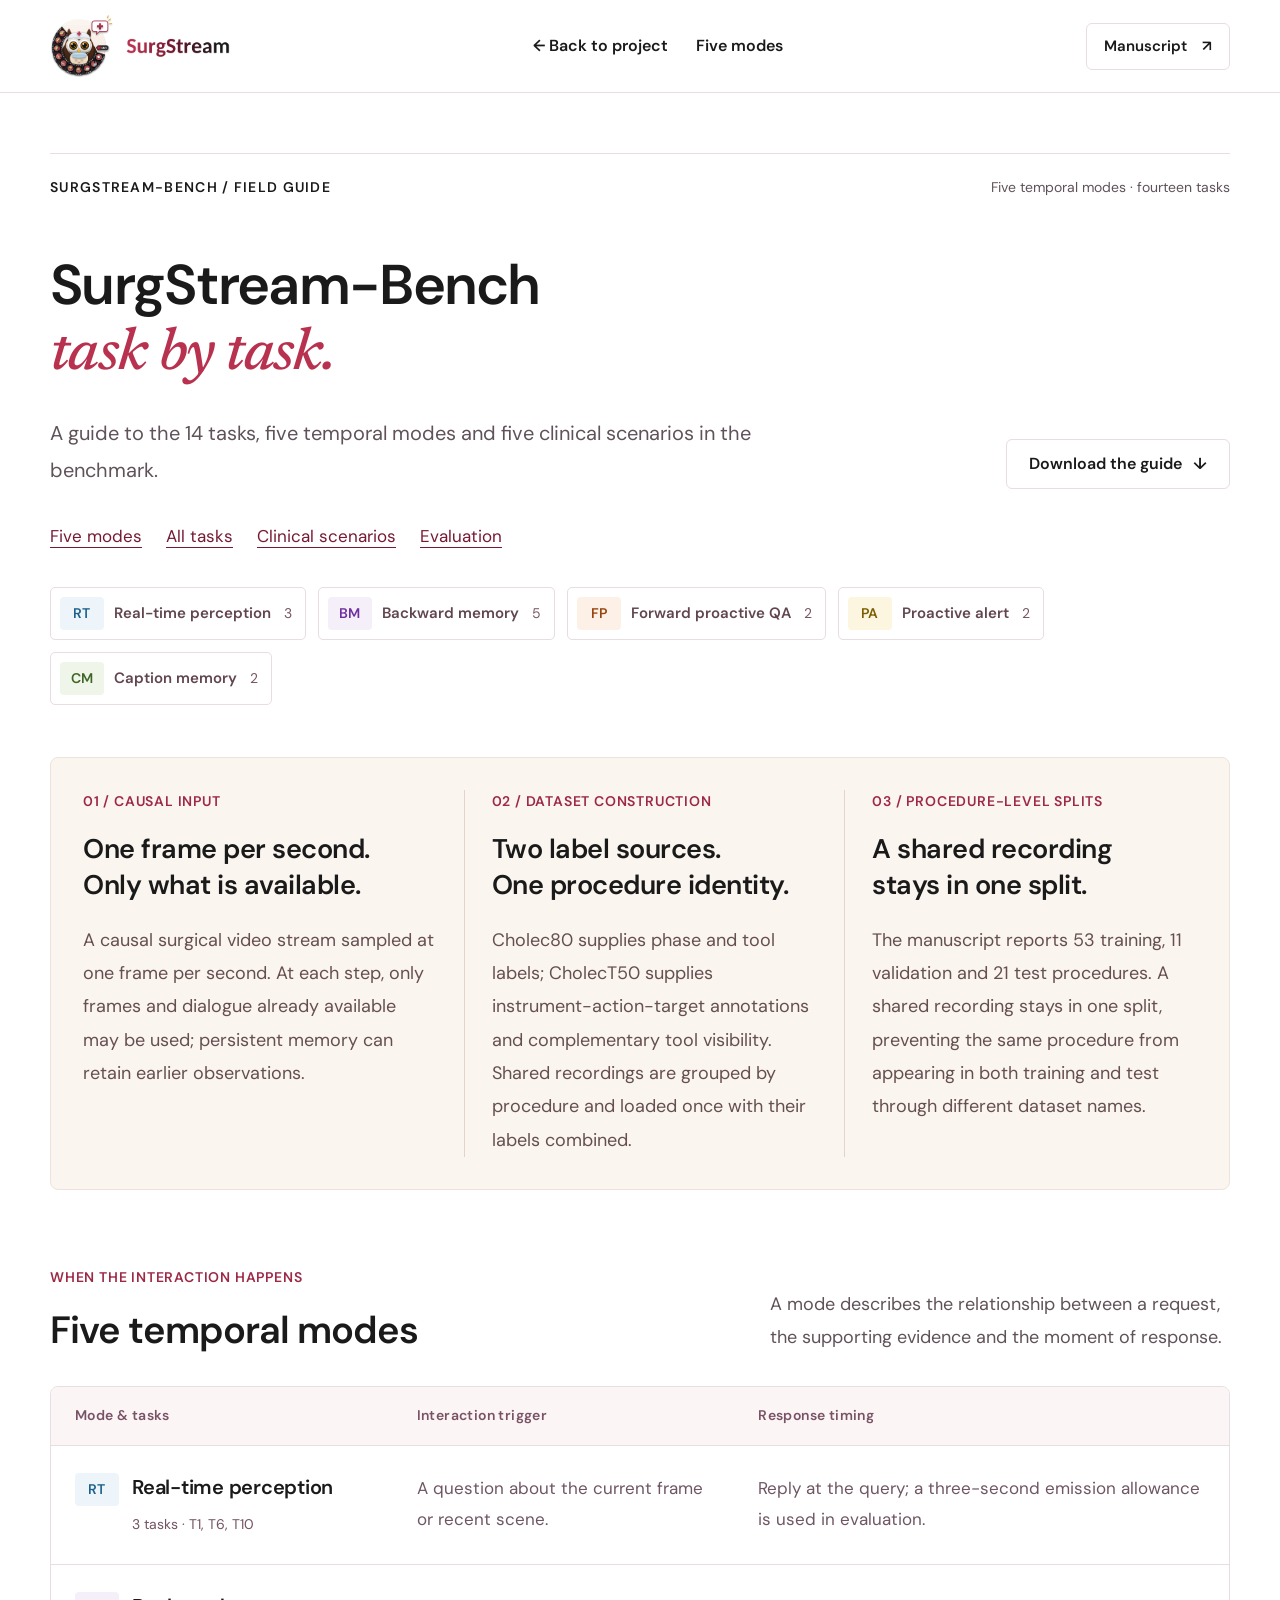
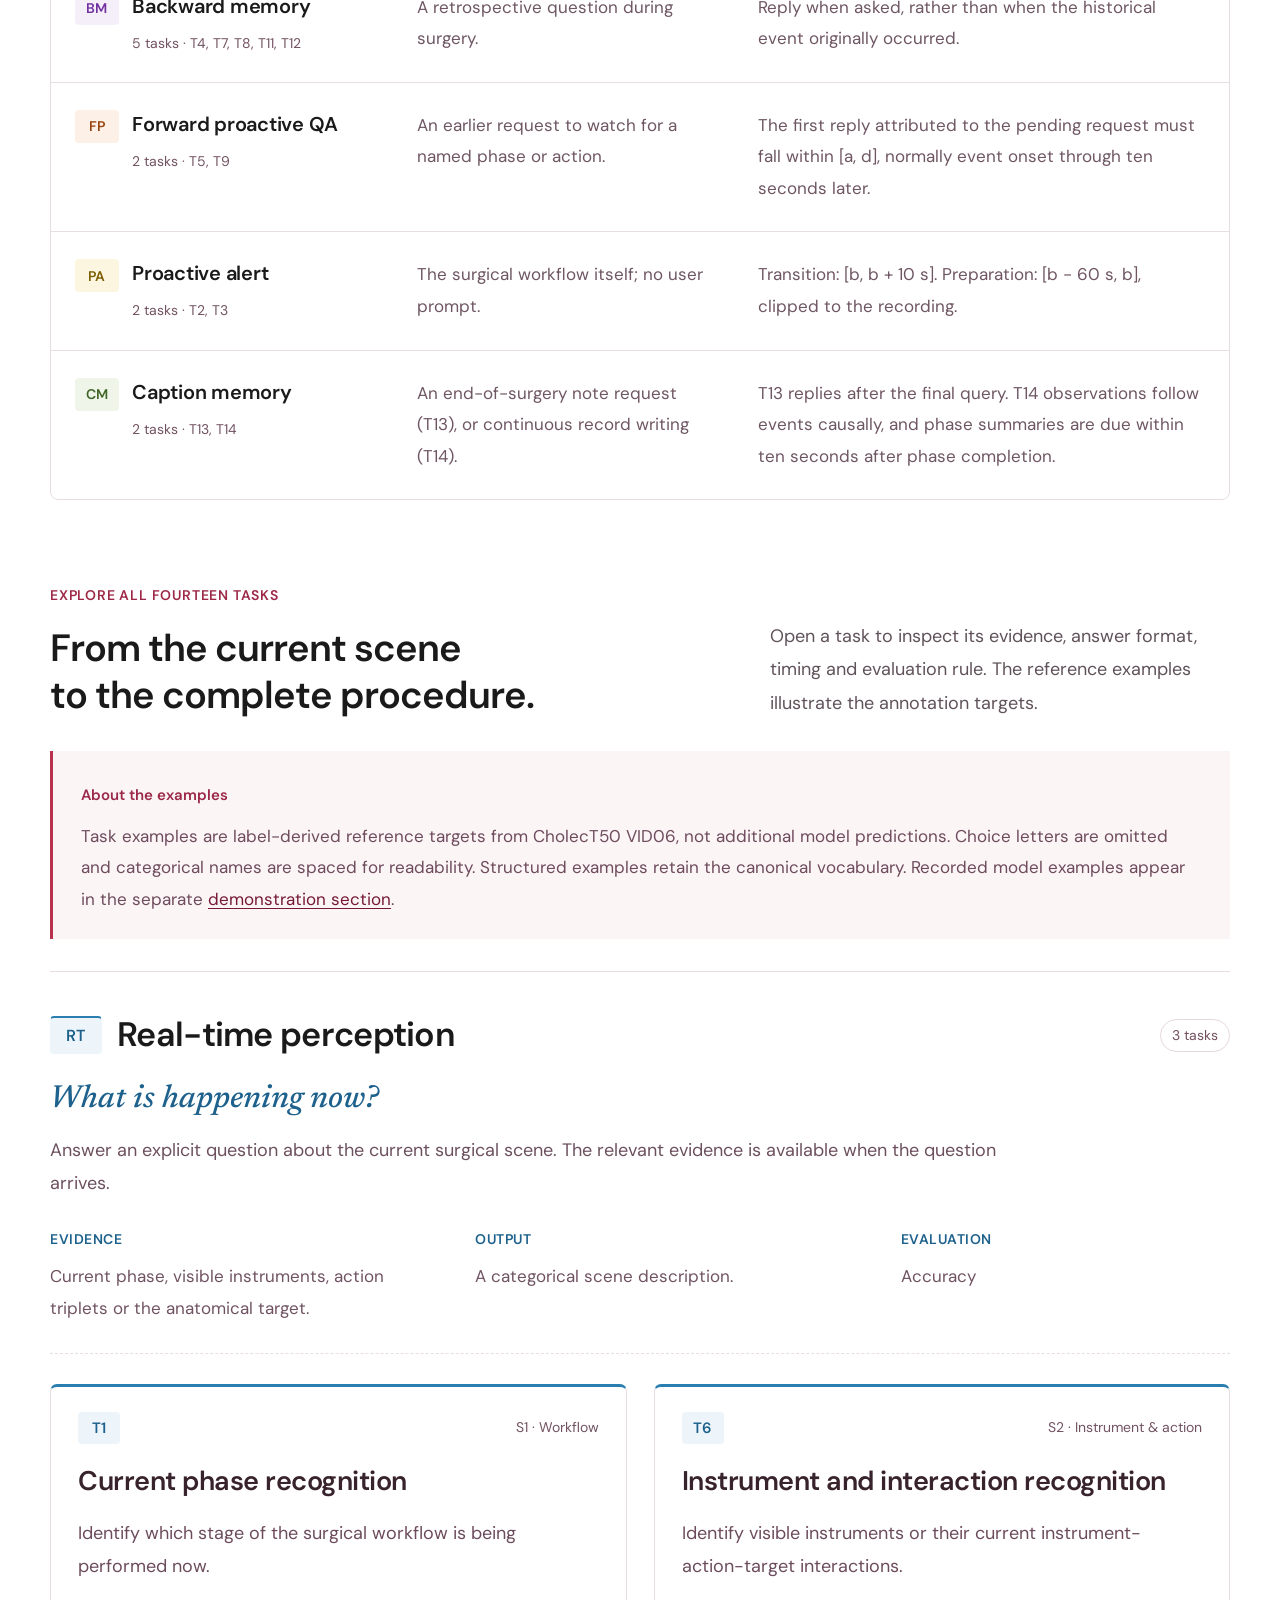
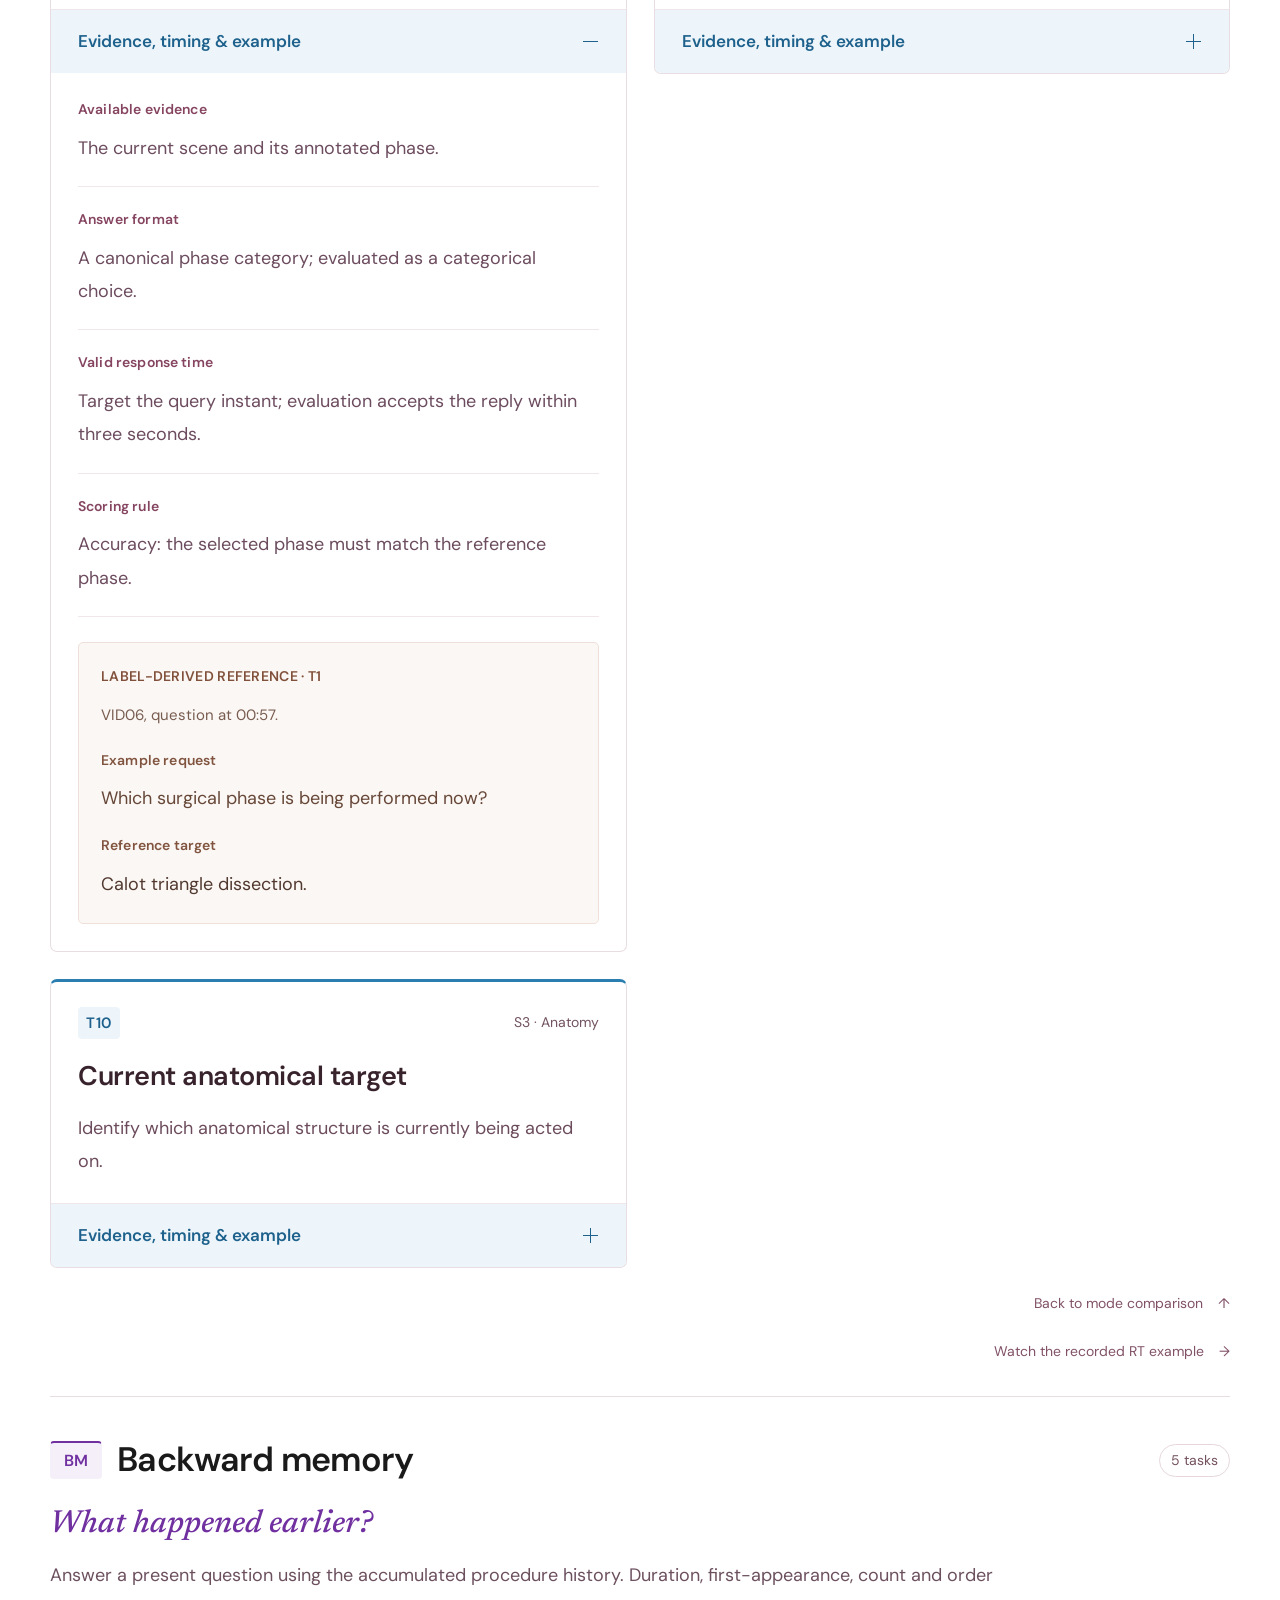
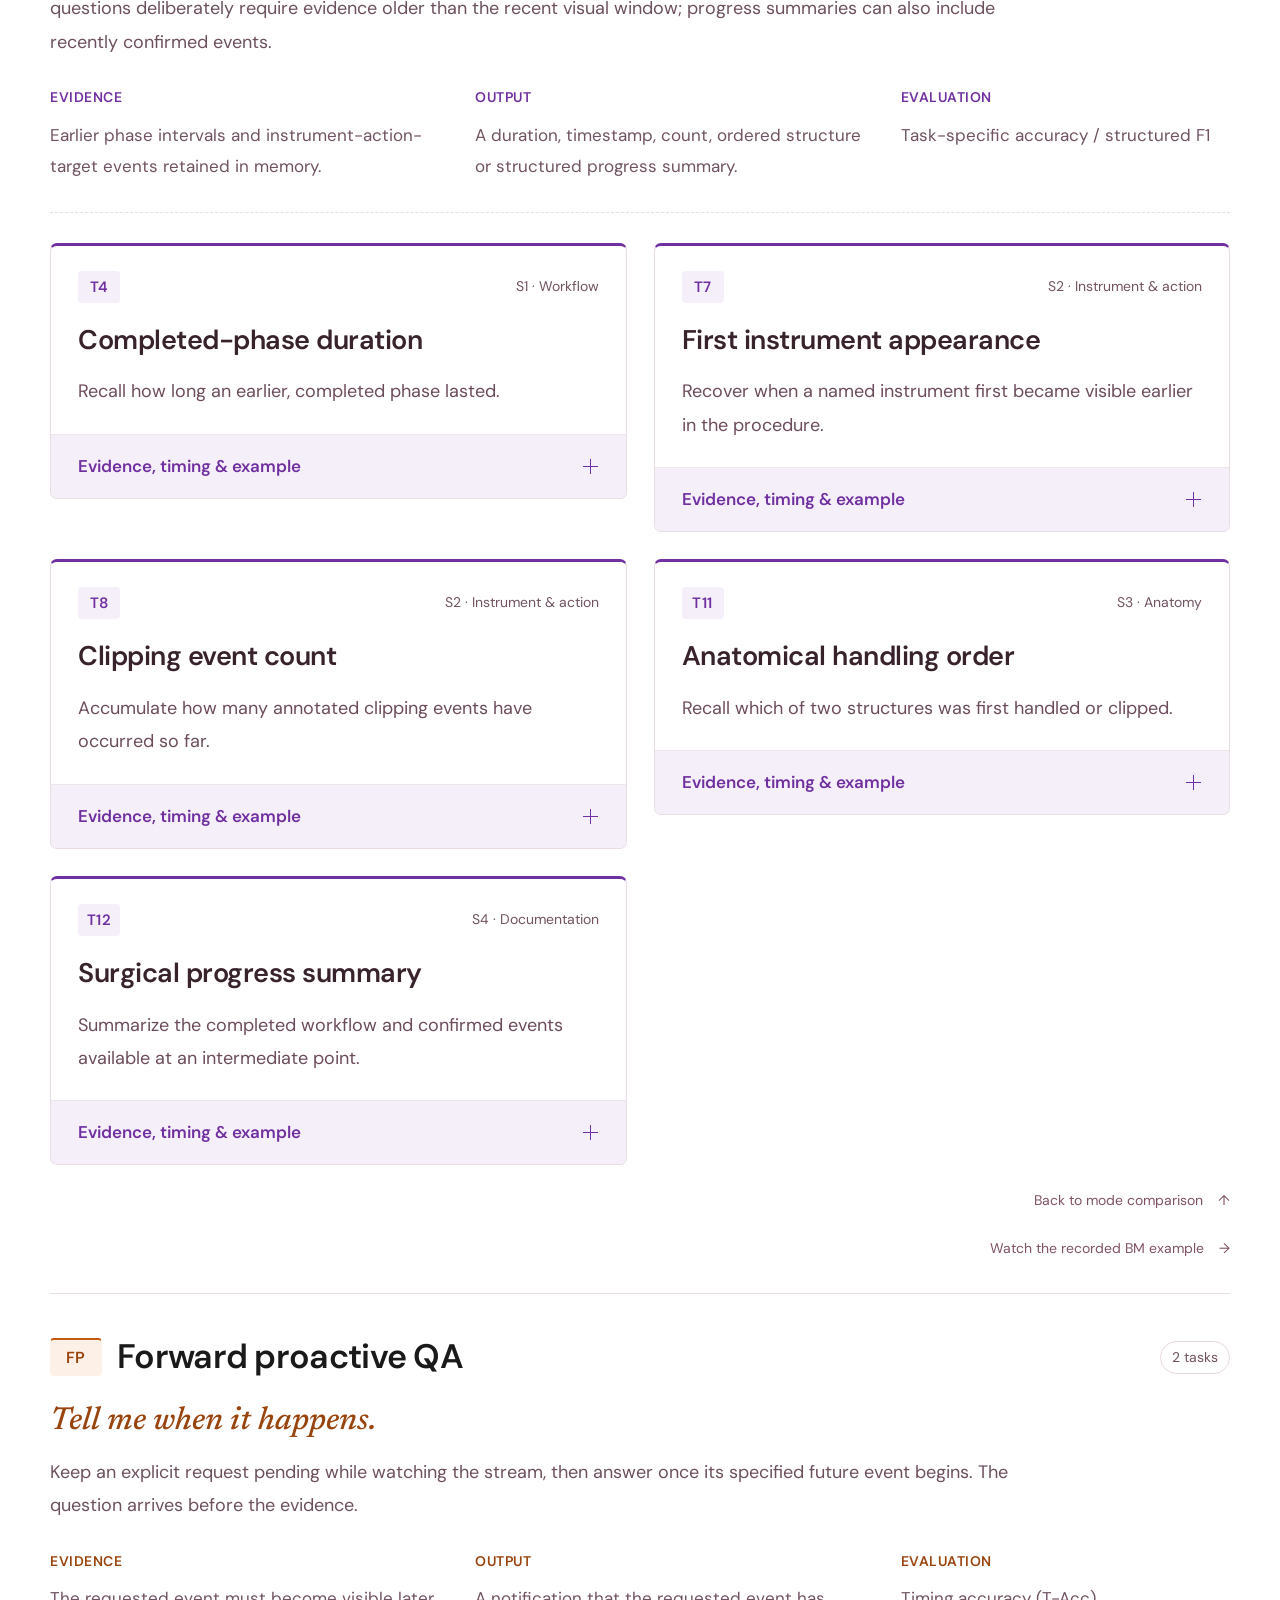
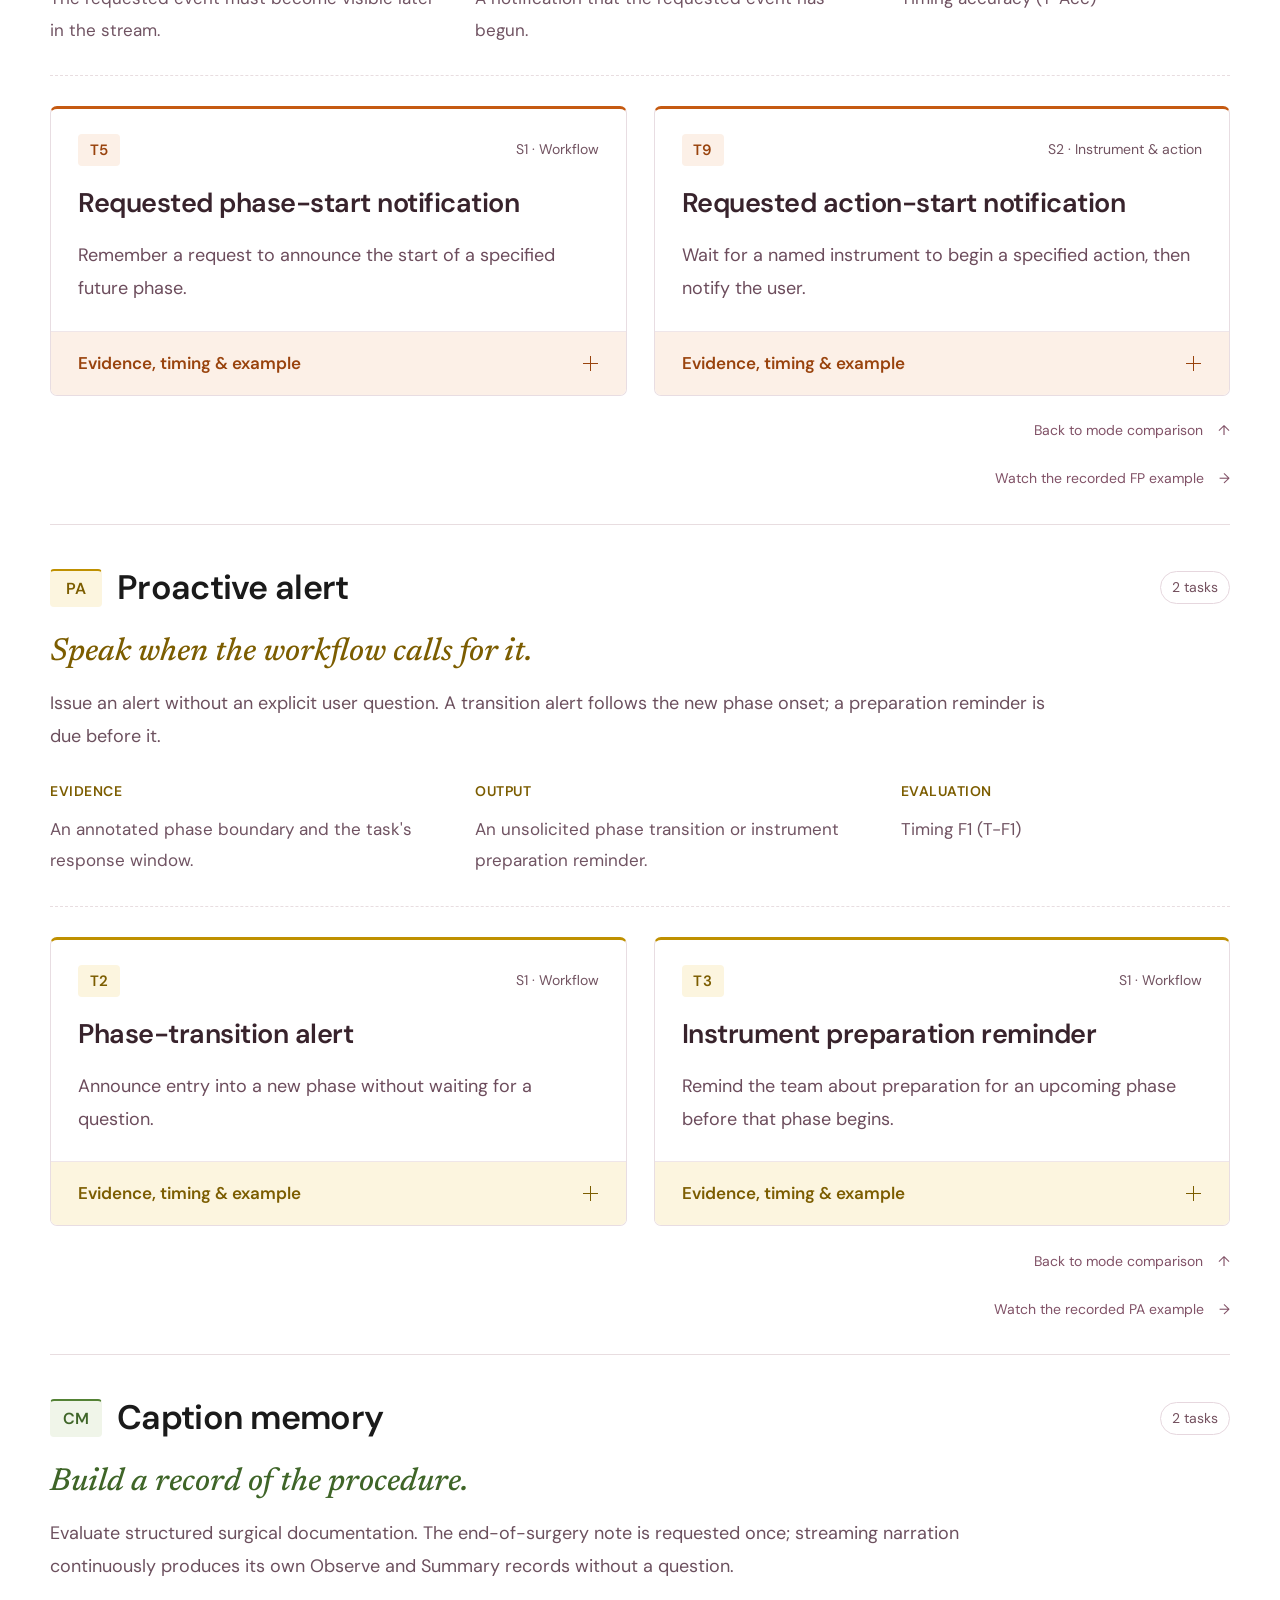
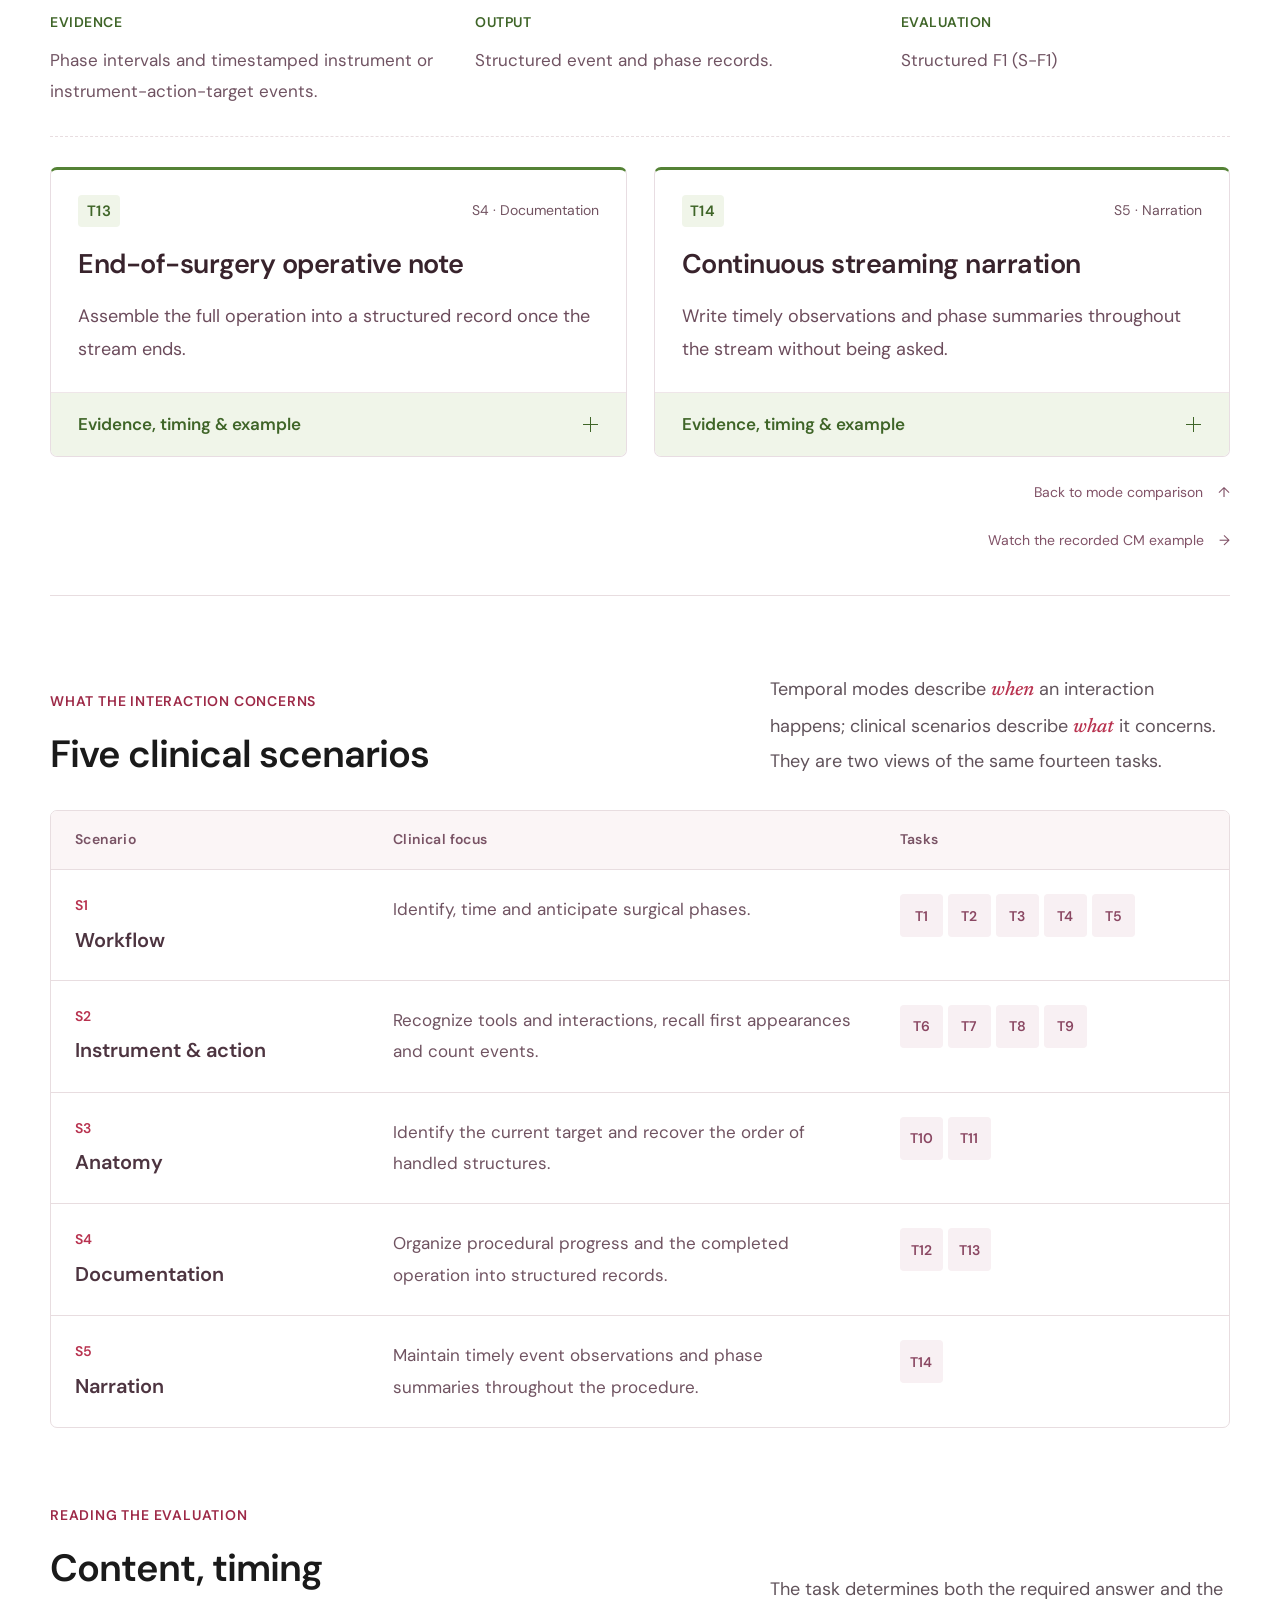
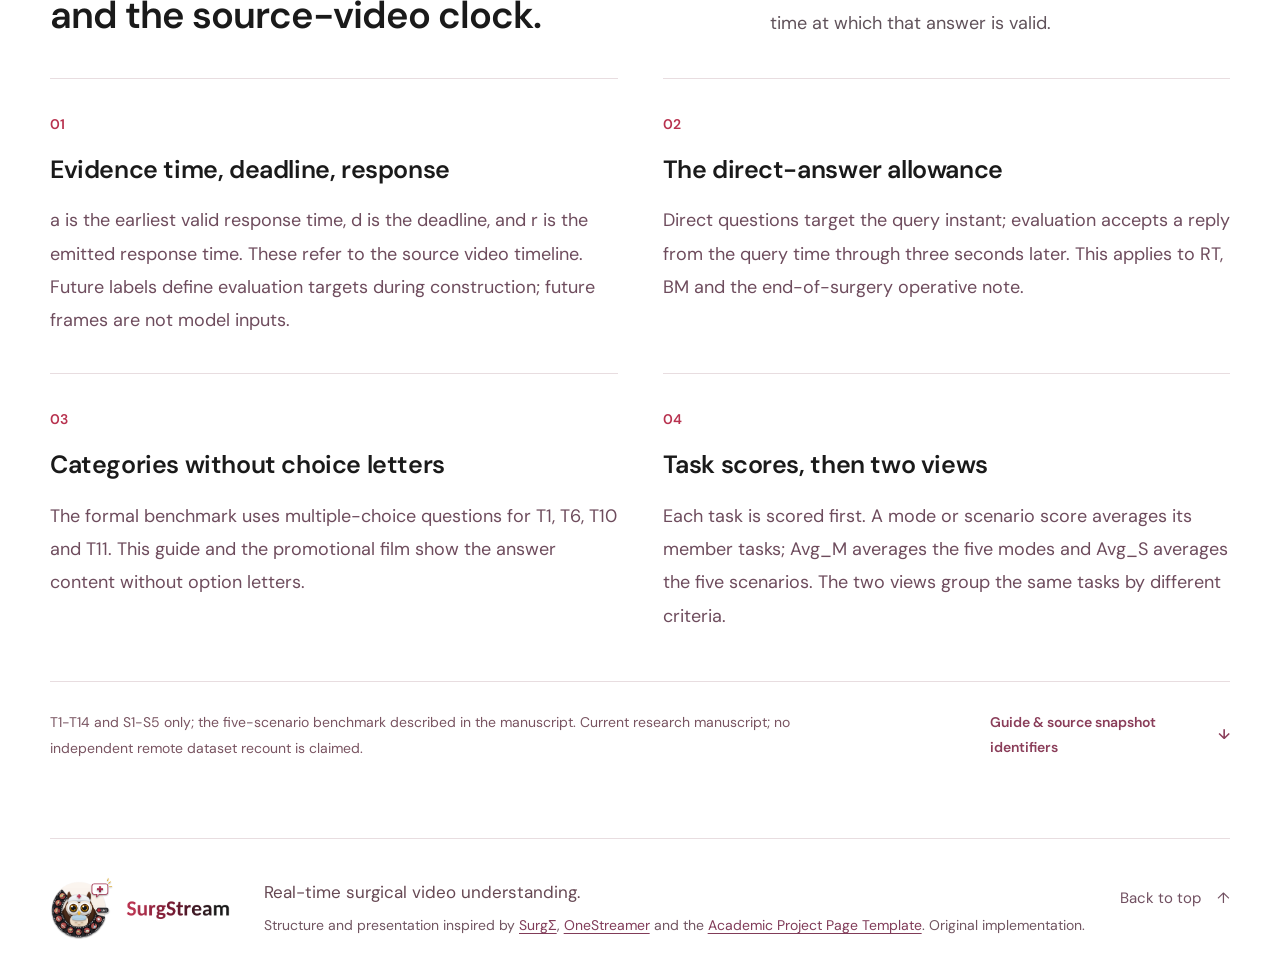
==== commit 377fde56: "Improve recorded demos, navigation and paper result highlights" ====
--- a/benchmark.html
+++ b/benchmark.html
@@ -9,7 +9,7 @@
   <title>SurgStream-Bench · 14 Tasks, Five Temporal Modes</title>
   <link rel="canonical" href="https://surgstream.github.io/benchmark.html">
   <link rel="icon" type="image/png" href="assets/favicon-transparent.png">
-  <link rel="stylesheet" href="styles.css?v=b400cd0ea1cb">
+  <link rel="stylesheet" href="styles.css?v=dec28fa61b2b">
   <script defer src="media-guard.js?v=0f0ef3bf8658"></script>
 </head>
 <body class="benchmark-page">
@@ -17,13 +17,16 @@
   <header class="site-header"><nav class="nav shell" aria-label="Benchmark navigation">
     <a class="wordmark" href="index.html" aria-label="SurgStream project home"><img src="assets/surgstream-logo-transparent.png" alt="SurgStream" width="180" height="61"></a>
     <div class="nav-links"><a href="index.html">← Back to project</a><a href="#mode-comparison">Five modes</a></div>
-    <a class="nav-paper" href="assets/surgstream-manuscript.pdf" target="_blank" rel="noopener">Manuscript <span aria-hidden="true">↗</span></a>
+    <a class="nav-paper" href="assets/surgstream-manuscript.pdf?v=3f2f98894c84" target="_blank" rel="noopener">Manuscript <span aria-hidden="true">↗</span></a>
   </nav></header>
   <main id="main">
     <section id="benchmark-guide" class="benchmark-guide section-space" aria-labelledby="guide-title">
       <div class="shell">
         <div class="section-kicker"><span>SurgStream-Bench / Field guide</span><span class="kicker-end">Five temporal modes · fourteen tasks</span></div>
         <div class="guide-heading"><div><h1 id="guide-title" class="guide-page-title">SurgStream-Bench<br><em>task by task.</em></h1><p>A guide to the 14 tasks, five temporal modes and five clinical scenarios in the benchmark.</p></div><a class="button button-light" href="assets/benchmark-guide.json" download>Download the guide <span aria-hidden="true">↓</span></a></div>
+
+        <nav class="guide-contents" aria-label="Guide contents"><a href="#mode-comparison">Five modes</a><a href="#benchmark-tasks">All tasks</a><a href="#scenario-mapping-title">Clinical scenarios</a><a href="#evaluation-guide-title">Evaluation</a></nav>
+        <nav class="guide-mode-jumps" aria-label="Jump to tasks by temporal mode"><a href="#mode-RT" style="--mode-color:#2B7FB0;--mode-ink:#1D618C;--mode-wash:#EDF5FA"><span class="guide-mode-badge" style="--mode-color:#2B7FB0;--mode-ink:#1D618C;--mode-wash:#EDF5FA">RT</span><span>Real-time perception</span><small>3</small></a><a href="#mode-BM" style="--mode-color:#7030A0;--mode-ink:#7030A0;--mode-wash:#F5EFFA"><span class="guide-mode-badge" style="--mode-color:#7030A0;--mode-ink:#7030A0;--mode-wash:#F5EFFA">BM</span><span>Backward memory</span><small>5</small></a><a href="#mode-FP" style="--mode-color:#C55A11;--mode-ink:#99430D;--mode-wash:#FCF0E7"><span class="guide-mode-badge" style="--mode-color:#C55A11;--mode-ink:#99430D;--mode-wash:#FCF0E7">FP</span><span>Forward proactive QA</span><small>2</small></a><a href="#mode-PA" style="--mode-color:#BF9000;--mode-ink:#7C5D00;--mode-wash:#FCF5DF"><span class="guide-mode-badge" style="--mode-color:#BF9000;--mode-ink:#7C5D00;--mode-wash:#FCF5DF">PA</span><span>Proactive alert</span><small>2</small></a><a href="#mode-CM" style="--mode-color:#548235;--mode-ink:#3F6528;--mode-wash:#F0F5E9"><span class="guide-mode-badge" style="--mode-color:#548235;--mode-ink:#3F6528;--mode-wash:#F0F5E9">CM</span><span>Caption memory</span><small>2</small></a></nav>
 
         <div class="guide-construction" aria-label="Benchmark construction and procedure splits">
           <article><span class="guide-label">01 / Causal input</span><h3>One frame per second.<br> Only what is available.</h3><p>A causal surgical video stream sampled at one frame per second. At each step, only frames and dialogue already available may be used; persistent memory can retain earlier observations.</p></article>
@@ -42,9 +45,8 @@
           </tbody></table></div>
         </section>
 
-        <div class="guide-task-intro"><div><span class="guide-label">Explore all fourteen tasks</span><h3>From the current scene<br> to the complete procedure.</h3></div><p>Open a task to inspect its evidence, answer format, timing and evaluation rule. The reference examples illustrate the annotation targets.</p></div>
+        <div id="benchmark-tasks" class="guide-task-intro"><div><span class="guide-label">Explore all fourteen tasks</span><h3>From the current scene<br> to the complete procedure.</h3></div><p>Open a task to inspect its evidence, answer format, timing and evaluation rule. The reference examples illustrate the annotation targets.</p></div>
         <aside class="reference-notice"><span class="reference-notice-label">About the examples</span><p>Task examples are label-derived reference targets from CholecT50 VID06, not additional model predictions. Choice letters are omitted and categorical names are spaced for readability. Structured examples retain the canonical vocabulary. Recorded model examples appear in the separate <a href="index.html#examples">demonstration section</a>.</p></aside>
-        <nav class="guide-mode-jumps" aria-label="Jump to tasks by temporal mode"><a href="#mode-RT" style="--mode-color:#2B7FB0;--mode-ink:#1D618C;--mode-wash:#EDF5FA"><span class="guide-mode-badge" style="--mode-color:#2B7FB0;--mode-ink:#1D618C;--mode-wash:#EDF5FA">RT</span><span>Real-time perception</span><small>3</small></a><a href="#mode-BM" style="--mode-color:#7030A0;--mode-ink:#7030A0;--mode-wash:#F5EFFA"><span class="guide-mode-badge" style="--mode-color:#7030A0;--mode-ink:#7030A0;--mode-wash:#F5EFFA">BM</span><span>Backward memory</span><small>5</small></a><a href="#mode-FP" style="--mode-color:#C55A11;--mode-ink:#99430D;--mode-wash:#FCF0E7"><span class="guide-mode-badge" style="--mode-color:#C55A11;--mode-ink:#99430D;--mode-wash:#FCF0E7">FP</span><span>Forward proactive QA</span><small>2</small></a><a href="#mode-PA" style="--mode-color:#BF9000;--mode-ink:#7C5D00;--mode-wash:#FCF5DF"><span class="guide-mode-badge" style="--mode-color:#BF9000;--mode-ink:#7C5D00;--mode-wash:#FCF5DF">PA</span><span>Proactive alert</span><small>2</small></a><a href="#mode-CM" style="--mode-color:#548235;--mode-ink:#3F6528;--mode-wash:#F0F5E9"><span class="guide-mode-badge" style="--mode-color:#548235;--mode-ink:#3F6528;--mode-wash:#F0F5E9">CM</span><span>Caption memory</span><small>2</small></a></nav>
 
       <section id="mode-RT" class="task-mode-group" style="--mode-color:#2B7FB0;--mode-ink:#1D618C;--mode-wash:#EDF5FA" aria-labelledby="mode-title-RT">
         <div class="task-mode-heading"><div class="mode-title-line"><span class="guide-mode-badge" style="--mode-color:#2B7FB0;--mode-ink:#1D618C;--mode-wash:#EDF5FA">RT</span><h3 id="mode-title-RT">Real-time perception</h3><span class="mode-task-count">3 tasks</span></div><p class="mode-question">What is happening now?</p><p class="mode-explanation">Answer an explicit question about the current surgical scene. The relevant evidence is available when the question arrives.</p><dl class="mode-facts"><div><dt>Evidence</dt><dd>Current phase, visible instruments, action triplets or the anatomical target.</dd></div><div><dt>Output</dt><dd>A categorical scene description.</dd></div><div><dt>Evaluation</dt><dd>Accuracy</dd></div></dl></div>
@@ -84,6 +86,7 @@
           </article>
         </div>
         <a class="guide-return" href="#mode-comparison">Back to mode comparison <span aria-hidden="true">↑</span></a>
+        <a class="guide-return" href="index.html?mode=RT#examples">Watch the recorded RT example <span aria-hidden="true">→</span></a>
       </section>
 
       <section id="mode-BM" class="task-mode-group" style="--mode-color:#7030A0;--mode-ink:#7030A0;--mode-wash:#F5EFFA" aria-labelledby="mode-title-BM">
@@ -148,6 +151,7 @@
           </article>
         </div>
         <a class="guide-return" href="#mode-comparison">Back to mode comparison <span aria-hidden="true">↑</span></a>
+        <a class="guide-return" href="index.html?mode=BM#examples">Watch the recorded BM example <span aria-hidden="true">→</span></a>
       </section>
 
       <section id="mode-FP" class="task-mode-group" style="--mode-color:#C55A11;--mode-ink:#99430D;--mode-wash:#FCF0E7" aria-labelledby="mode-title-FP">
@@ -177,6 +181,7 @@
           </article>
         </div>
         <a class="guide-return" href="#mode-comparison">Back to mode comparison <span aria-hidden="true">↑</span></a>
+        <a class="guide-return" href="index.html?mode=FP#examples">Watch the recorded FP example <span aria-hidden="true">→</span></a>
       </section>
 
       <section id="mode-PA" class="task-mode-group" style="--mode-color:#BF9000;--mode-ink:#7C5D00;--mode-wash:#FCF5DF" aria-labelledby="mode-title-PA">
@@ -206,6 +211,7 @@
           </article>
         </div>
         <a class="guide-return" href="#mode-comparison">Back to mode comparison <span aria-hidden="true">↑</span></a>
+        <a class="guide-return" href="index.html?mode=PA#examples">Watch the recorded PA example <span aria-hidden="true">→</span></a>
       </section>
 
       <section id="mode-CM" class="task-mode-group" style="--mode-color:#548235;--mode-ink:#3F6528;--mode-wash:#F0F5E9" aria-labelledby="mode-title-CM">
@@ -240,6 +246,7 @@
           </article>
         </div>
         <a class="guide-return" href="#mode-comparison">Back to mode comparison <span aria-hidden="true">↑</span></a>
+        <a class="guide-return" href="index.html?mode=CM#examples">Watch the recorded CM example <span aria-hidden="true">→</span></a>
       </section>
 
         <section class="guide-scenarios" aria-labelledby="scenario-mapping-title"><div class="guide-subheading"><div><span class="guide-label">What the interaction concerns</span><h3 id="scenario-mapping-title">Five clinical scenarios</h3></div><p>Temporal modes describe <em>when</em> an interaction happens; clinical scenarios describe <em>what</em> it concerns. They are two views of the same fourteen tasks.</p></div><div class="scenario-mapping"><table><caption class="sr-only">Clinical scenarios and their task assignments.</caption><thead><tr><th scope="col">Scenario</th><th scope="col">Clinical focus</th><th scope="col">Tasks</th></tr></thead><tbody><tr><th scope="row"><span>S1</span>Workflow</th><td>Identify, time and anticipate surgical phases.</td><td><a class="task-id-link" href="#task-T1">T1</a><a class="task-id-link" href="#task-T2">T2</a><a class="task-id-link" href="#task-T3">T3</a><a class="task-id-link" href="#task-T4">T4</a><a class="task-id-link" href="#task-T5">T5</a></td></tr>
@@ -258,6 +265,6 @@
       </div>
     </section>
   </main>
-  <footer class="site-footer shell"><a class="wordmark" href="index.html"><img src="assets/surgstream-logo-transparent.png" alt="SurgStream" width="180" height="61"></a><div><p>Real-time surgical video understanding.</p><small>Structure and presentation inspired by <a href="https://surgsigma.github.io/" target="_blank" rel="noopener">SurgΣ</a> and the <a href="https://github.com/eliahuhorwitz/Academic-project-page-template" target="_blank" rel="noopener">Academic Project Page Template</a>. Original implementation.</small></div><a class="back-top" href="#main">Back to top <span aria-hidden="true">↑</span></a></footer>
+  <footer class="site-footer shell"><a class="wordmark" href="index.html"><img src="assets/surgstream-logo-transparent.png" alt="SurgStream" width="180" height="61"></a><div><p>Real-time surgical video understanding.</p><small>Structure and presentation inspired by <a href="https://surgsigma.github.io/" target="_blank" rel="noopener">SurgΣ</a>, <a href="https://mcg-nju.github.io/OneStreamer/" target="_blank" rel="noopener">OneStreamer</a> and the <a href="https://github.com/eliahuhorwitz/Academic-project-page-template" target="_blank" rel="noopener">Academic Project Page Template</a>. Original implementation.</small></div><a class="back-top" href="#main">Back to top <span aria-hidden="true">↑</span></a></footer>
 </body>
 </html>
--- a/styles.css
+++ b/styles.css
@@ -42,7 +42,7 @@
 
 /* Shared type and layout */
 * { box-sizing: border-box; }
-html { scroll-behavior: smooth; scroll-padding-top: 40px; }
+html { scroll-behavior: smooth; scroll-padding-top: 110px; }
 body {
   margin: 0;
   background: var(--paper);
@@ -85,6 +85,8 @@
 p { color: var(--muted); }
 .shell { width: min(1180px, calc(100% - 80px)); margin-inline: auto; }
 .section-space { padding-block: 76px; }
+.overview-section.section-space { padding-bottom: 28px; }
+.examples-section.section-space { padding-top: 28px; }
 .section-kicker {
   display: flex;
   justify-content: space-between;
@@ -127,13 +129,16 @@
 }
 
 /* Academic project header and author block */
-.site-header { border-bottom: 1px solid var(--line); }
+.site-header { position: sticky; top: 0; z-index: 15; border-bottom: 1px solid var(--line); background: #fffffff5; backdrop-filter: blur(14px); }
 .nav { min-height: 92px; display: flex; align-items: center; justify-content: space-between; gap: 32px; padding-block: 10px; }
 .wordmark { display: inline-flex; align-items: center; flex-shrink: 0; }
 .wordmark img { display: block; width: 180px; height: auto; }
 .nav-links { display: flex; flex-wrap: wrap; align-items: center; gap: 28px; font-size: 16px; font-weight: 500; }
 .nav-links a { display: inline-flex; align-items: center; min-height: 44px; transition: color .15s; }
 .nav-links a:hover { color: var(--brand); }
+.nav-links a[aria-current="location"] { color: var(--brand); text-decoration: underline; text-underline-offset: 8px; text-decoration-thickness: 2px; }
+.nav-toggle { display: none; align-items: center; justify-content: center; gap: 8px; min-height: 44px; padding: 7px 12px; border: 1px solid var(--line); border-radius: 6px; background: white; font-size: 16px; cursor: pointer; }
+.home-header .nav-links { gap: 22px; }
 .nav-paper {
   display: inline-flex;
   align-items: center;
@@ -148,10 +153,10 @@
   transition: border-color .2s, background .2s;
 }
 .nav-paper:hover { background: var(--soft); border-color: var(--brand); }
-.hero { text-align: center; padding-top: 56px; padding-bottom: 50px; }
+.hero { text-align: center; padding-top: 42px; padding-bottom: 42px; }
 .eyebrow { display: flex; align-items: center; justify-content: center; gap: 10px; font-size: 14px; line-height: 1.6; font-weight: 650; text-transform: uppercase; letter-spacing: 1.4px; }
 .hero-eyebrow { color: var(--brand); }
-.hero h1 { width: 620px; max-width: 100%; margin: 25px auto 0; line-height: 0; letter-spacing: normal; }
+.hero h1 { width: 550px; max-width: 100%; margin: 20px auto 0; line-height: 0; letter-spacing: normal; }
 .hero h1 img { display: block; width: 100%; height: auto; }
 .paper-title { max-width: 1120px; margin: 24px auto 0; font-size: 40px; line-height: 1.35; letter-spacing: -1px; font-weight: 500; color: var(--ink); }
 .authors { display: flex; justify-content: center; align-items: baseline; flex-wrap: wrap; gap: 12px 32px; margin-top: 38px; font-size: 24px; line-height: 1.6; font-weight: 550; }
@@ -168,6 +173,7 @@
 .button-dark { background: var(--ink); color: white; }
 .button-dark svg { width: 18px; height: 18px; fill: currentColor; stroke: none; }
 .button-dark:hover { background: var(--brand-deep); }
+.button-duration { padding-left: 10px; border-left: 1px solid #ffffff55; font-size: 14px; color: #f4dce3; }
 .button-light { border-color: var(--line); background: white; color: var(--ink); }
 .button-light:hover { border-color: var(--brand); }
 .button-brand { background: var(--brand); color: white; border-color: var(--brand); }
@@ -181,11 +187,11 @@
 .updates-section { padding-block: 20px 42px; }
 .updates-section h2 { font-size: 32px; line-height: 1.25; font-weight: 550; letter-spacing: -.65px; text-align: center; }
 .updates-list { list-style: none; margin: 20px 0 0; padding: 0; }
-.updates-list li { display: grid; grid-template-columns: 132px minmax(0,1fr); align-items: baseline; gap: 24px; padding-block: 13px; border-top: 1px solid var(--line); }
-.updates-list time { color: var(--muted); font-size: 18px; line-height: 1.75; font-variant-numeric: tabular-nums; }
-.updates-list p { min-width: 0; color: var(--ink); font-size: 20px; line-height: 1.75; overflow-wrap: anywhere; }
+.updates-list li { display: grid; grid-template-columns: 1fr; align-items: center; justify-items: center; gap: 6px; padding-block: 13px; border-top: 1px solid var(--line); text-align: center; }
+.updates-list time { color: var(--muted); font-size: 18px; line-height: 1.75; font-variant-numeric: tabular-nums; text-align: center; }
+.updates-list p { min-width: 0; color: var(--ink); font-size: 20px; line-height: 1.75; overflow-wrap: anywhere; text-align: center; }
 .updates-list a { color: var(--brand-deep); text-decoration: underline; text-underline-offset: 4px; }
-.updates-note { margin-top: 15px; color: var(--muted); font-size: 16px; line-height: 1.75; }
+.updates-note { margin-top: 15px; color: var(--muted); font-size: 16px; line-height: 1.75; text-align: center; }
 
 /* Film and project overview */
 .film-frame { overflow: hidden; border: 1px solid #3d2931; border-radius: 11px; background: #1b1518; box-shadow: 0 22px 55px -30px #38232b33; }
@@ -251,6 +257,7 @@
 .method-figure-button img { display: block; width: 100%; height: auto; aspect-ratio: 445 / 156; object-fit: contain; background: white; user-select: none; -webkit-user-drag: none; }
 .method-figure-action { display: flex; align-items: center; justify-content: space-between; gap: 12px; min-height: 46px; padding: 10px 0; font-size: 14px; line-height: 1.6; font-weight: 600; }
 .method-figure-action > span { font-size: 20px; line-height: 1; }
+.method-demo-link { margin-top: 6px; color: var(--brand-deep); }
 .method-diagram-dialog { width: 1400px; max-width: calc(100vw - 48px); max-height: calc(100dvh - 48px); margin: auto; padding: 0; overflow: hidden; border: 1px solid var(--line); border-radius: 10px; background: white; color: var(--ink); box-shadow: 0 24px 80px #1a1a1a40; }
 .method-diagram-dialog[open] { display: flex; flex-direction: column; }
 .method-diagram-dialog::backdrop { background: #1a1014ad; }
@@ -289,13 +296,16 @@
 .timing-states span + span { background: #d3efed; color: #1a6f6c; }
 
 /* Recorded model examples */
-.mode-tabs { display: grid; grid-template-columns: repeat(5,minmax(0,1fr)); gap: 18px; margin: 48px 0 28px; border-bottom: 1px solid var(--line); }
-.mode-tabs button { position: relative; min-width: 0; padding: 10px 0 20px; border: 0; background: transparent; text-align: left; font-size: 16px; line-height: 1.6; color: var(--muted); cursor: pointer; }
+.mode-tabs { display: grid; grid-template-columns: repeat(5,minmax(0,1fr)); gap: 0; margin: 32px 0 0; border: 1px solid var(--line); border-bottom: 0; border-radius: 9px 9px 0 0; overflow: hidden; }
+.mode-tabs button { position: relative; min-width: 0; padding: 16px 18px 20px; border: 0; border-right: 1px solid var(--line); background: #fcfafb; text-align: left; font-size: 16px; line-height: 1.6; color: var(--muted); cursor: pointer; }
+.mode-tabs button:last-child { border-right: 0; }
+.mode-tabs button[aria-selected=true] { background: white; }
+.mode-tabs button small { display: block; margin-top: 8px; font-size: 14px; line-height: 1.5; font-weight: 400; color: var(--muted); }
 .mode-tabs button > span { display: block; margin-bottom: 6px; font-size: 25px; line-height: 1.4; font-weight: 650; color: var(--ink); letter-spacing: -.4px; }
 .mode-tabs button:after { content: ""; position: absolute; left: 0; bottom: -1px; width: 100%; height: 3px; background: var(--brand); transform: scaleX(0); transform-origin: left; transition: transform .2s; }
 .mode-tabs button[aria-selected=true], .mode-tabs button[aria-selected=true] > span, .mode-tabs button:hover { color: var(--brand); }
 .mode-tabs button[aria-selected=true]:after { transform: scaleX(1); }
-.example-panel { display: grid; grid-template-columns: minmax(0,1.05fr) minmax(0,1fr); overflow: hidden; border: 1px solid var(--line); border-radius: 9px; background: white; }
+.example-panel { display: grid; grid-template-columns: minmax(0,1.05fr) minmax(0,1fr); overflow: hidden; border: 1px solid var(--line); border-radius: 0 0 9px 9px; background: white; }
 .example-media { display: flex; flex-direction: column; min-width: 0; background: #21191d; }
 .example-media-label { display: flex; align-items: center; flex-wrap: wrap; gap: 8px; min-height: 54px; padding: 13px 18px; border-bottom: 1px solid #45313a; color: #e5d1dc; font-size: 14px; line-height: 1.7; }
 .example-media-label .status-dot { width: 6px; height: 6px; background: #e4b7c5; }
@@ -303,6 +313,30 @@
 .example-media video { display: block; width: 100%; aspect-ratio: 16/10; min-height: 300px; flex: 1; object-fit: contain; background: black; }
 .example-still { display: block; width: 100%; height: auto; flex: 1; min-height: 0; object-fit: contain; background: black; }
 .example-media video[hidden], .example-still[hidden] { display: none; }
+.example-video-wrap { display: flex; flex: 0 0 auto; align-items: flex-start; min-width: 0; background: black; }
+.example-video-wrap video { min-height: 0; aspect-ratio: 16 / 9; max-height: 580px; }
+.example-video-wrap .example-still { width: 100%; max-height: 580px; object-fit: contain; }
+.replay-toolbar { display: flex; flex-wrap: wrap; align-items: center; gap: 8px 12px; padding: 14px 18px; border-top: 1px solid #45313a; background: #2d2128; }
+.source-clock { flex: 1 1 100px; color: #dcc4cf; font-size: 14px; line-height: 1.5; }
+.source-clock > span { display: block; }
+.source-clock time { color: white; font-size: 23px; font-weight: 550; font-variant-numeric: tabular-nums; letter-spacing: .5px; }
+.replay-toolbar button { display: inline-flex; align-items: center; justify-content: center; gap: 7px; min-height: 44px; padding: 8px 11px; border: 1px solid #765261; border-radius: 5px; background: transparent; color: #fff3f7; font-size: 14px; line-height: 1.5; cursor: pointer; }
+.replay-toolbar button:hover { background: #513342; border-color: #d09aaf; }
+.replay-toolbar button:disabled { color: #c8aeb9; border-color: #664653; opacity: .6; cursor: default; }
+.replay-state { display: flex; align-items: center; gap: 8px; margin-top: 18px; padding: 10px 12px; background: #fbf5f6; border-radius: 4px; color: #754456; font-size: 14px; line-height: 1.6; }
+.example-timeline { display: grid; grid-template-columns: repeat(auto-fit,minmax(90px,1fr)); list-style: none; padding: 0; margin: 14px 0 0; gap: 8px; }
+.timeline-event { min-width: 0; border-top: 2px solid var(--line); }
+.timeline-seek, .timeline-marker { display: flex; flex-direction: column; align-items: flex-start; width: 100%; min-height: 66px; padding: 8px 2px 5px; border: 0; background: transparent; color: var(--muted); text-align: left; font-size: 14px; line-height: 1.5; }
+.timeline-seek { cursor: pointer; }
+.timeline-seek:hover { color: var(--brand); }
+.timeline-label { font-size: 14px; font-weight: 550; }
+.timeline-time { font-size: 18px; font-variant-numeric: tabular-nums; font-weight: 550; }
+.timeline-note { font-size: 14px; }
+.timeline-event.is-past { border-color: #cfa1b0; }
+.timeline-event.is-current { border-color: var(--brand); }
+.timeline-event.is-current .timeline-seek, .timeline-event.is-current .timeline-marker { color: var(--brand-deep); }
+.timeline-event.is-outside { border-top-style: dashed; }
+.example-task-link { margin-top: 12px; color: var(--brand-deep); }
 .example-caption { padding: 17px 18px; border-top: 1px solid #45313a; font-size: 14px; line-height: 1.8; color: #e1c9d6; }
 .example-dialogue { padding: 28px; min-width: 0; }
 .dialogue-header { display: flex; flex-wrap: wrap; align-items: center; justify-content: space-between; gap: 12px; }
@@ -311,7 +345,7 @@
 .recorded-label > span { color: #9b4d69; font-size: 14px; }
 .example-dialogue h3 { margin-top: 21px; font-size: 32px; line-height: 1.3; font-weight: 550; letter-spacing: -.7px; }
 .mode-description { margin-top: 15px; font-size: 18px; line-height: 1.8; }
-.transcript { margin-top: 27px; }
+.transcript { margin-top: 18px; }
 .message { padding: 18px; border-radius: 6px; }
 .message + .message { margin-top: 15px; }
 .message-meta { display: flex; justify-content: space-between; align-items: center; flex-wrap: wrap; gap: 12px; color: #785364; font-size: 14px; line-height: 1.7; }
@@ -326,6 +360,10 @@
 .answer-brand img { display: block; width: 124px; height: auto; }
 .example-records { padding-top: 16px; margin-top: 20px; border-top: 1px dashed var(--line); font-size: 14px; line-height: 1.85; color: #6f4c5d; overflow-wrap: anywhere; }
 .record-entry + .record-entry { margin-top: 7px; }
+.record-meta { display: flex; align-items: center; flex-wrap: wrap; gap: 8px 12px; color: var(--brand-deep); font-size: 14px; }
+.record-type { padding: 2px 7px; background: #f6e4ec; border: 1px solid #e9c5d4; border-radius: 4px; font-size: 14px; font-weight: 550; }
+.record-time { font-variant-numeric: tabular-nums; }
+.record-text { padding-top: 6px; color: #624452; font-size: 15px; }
 .example-note { display: flex; align-items: flex-start; gap: 12px; margin-top: 23px; }
 .note-mark { color: var(--brand); font-size: 24px; line-height: 1.4; }
 .example-note p { max-width: 850px; font-size: 14px; line-height: 1.85; }
@@ -349,9 +387,39 @@
 .dataset-links a { display: inline-flex; align-items: center; gap: 16px; min-height: 44px; }
 .dataset-links a:hover { color: white; }
 .benchmark-numbers { display: grid; grid-template-columns: repeat(3,minmax(0,1fr)); gap: 24px; padding-bottom: 32px; border-bottom: 1px solid #5b3b48; }
-.benchmark-numbers > div { display: flex; flex-direction: column; min-width: 0; }
+.benchmark-numbers > div, .benchmark-numbers > a { display: flex; flex-direction: column; min-width: 0; }
+.benchmark-numbers > a:hover strong { color: white; }
+.benchmark-numbers > a:focus-visible { outline-color: var(--accent); }
 .benchmark-numbers strong { font-size: 74px; line-height: 1.15; font-weight: 400; letter-spacing: -3px; color: var(--accent); }
 .benchmark-numbers span { margin-top: 12px; font-size: 16px; line-height: 1.7; color: #e2c1cf; }
+.benchmark-numbers span span { margin: 0 0 0 3px; }
+
+/* A compact evidence summary, linked to the manuscript's tables and figures. */
+.results-section.section-space { padding-block: 56px 28px; }
+.resources-section.section-space { padding-top: 28px; }
+.result-highlights { display: grid; grid-template-columns: repeat(3,minmax(0,1fr)); gap: 32px; }
+.result-highlights article { min-width: 0; padding: 22px 0 18px; border-top: 2px solid var(--brand); }
+.result-highlights .mini-label { color: var(--brand-deep); font-size: 14px; }
+.result-highlights article > strong { display: block; margin: 15px 0 13px; color: var(--ink); font-size: clamp(46px,4.7vw,64px); font-weight: 500; line-height: 1.1; letter-spacing: -2px; font-variant-numeric: tabular-nums; }
+.result-highlights article > strong > span { font-size: .52em; letter-spacing: -.5px; }
+.result-highlights p { max-width: 350px; font-size: 18px; line-height: 1.75; }
+.result-highlights p b { color: #4e343f; font-weight: 550; }
+.result-highlights article > a { display: inline-flex; align-items: center; gap: 10px; min-height: 44px; margin-top: 6px; color: var(--brand-deep); font-size: 15px; text-decoration: underline; text-underline-offset: 4px; }
+.results-comparison { margin-top: 28px; max-width: 100%; overflow-x: auto; border: 1px solid var(--line); border-radius: 7px; }
+.results-comparison:focus-visible { outline: 3px solid var(--brand); outline-offset: 3px; }
+.results-comparison table { width: 100%; min-width: 690px; border-collapse: collapse; font-size: 18px; line-height: 1.6; font-variant-numeric: tabular-nums; }
+.results-comparison caption { padding: 13px 20px; border-bottom: 1px solid var(--line); text-align: left; font-size: 15px; color: var(--muted); }
+.results-comparison th, .results-comparison td { padding: 13px 18px; border-bottom: 1px solid var(--line); text-align: right; white-space: nowrap; }
+.results-comparison th:first-child { text-align: left; }
+.results-comparison thead th { background: #fcfafb; color: var(--muted); font-size: 15px; font-weight: 550; }
+.results-comparison tbody th { font-weight: 500; }
+.results-comparison tbody tr:last-child th, .results-comparison tbody tr:last-child td { border-bottom: 0; }
+.results-comparison .our-result { background: #fcf1f4; color: var(--brand-deep); font-weight: 650; }
+.results-comparison .our-result th { font-weight: 650; }
+.results-comparison abbr { text-decoration-style: dotted; text-underline-offset: 4px; }
+.results-note { max-width: 1020px; margin-top: 15px; font-size: 15px; line-height: 1.8; }
+.guide-contents { display: flex; flex-wrap: wrap; gap: 8px 24px; margin-top: 25px; }
+.guide-contents a { display: inline-flex; align-items: center; min-height: 44px; color: var(--brand-deep); font-size: 17px; text-decoration: underline; text-underline-offset: 5px; }
 .scenario-list { margin-top: 32px; }
 .scenario-list > .mini-label { display: block; margin-bottom: 16px; color: #dec0ce; }
 .scenario-list > div { display: flex; align-items: baseline; gap: 20px; padding: 12px 0; border-bottom: 1px solid #48313b; font-size: 18px; color: #eddae4; }
@@ -566,9 +634,15 @@
   .guide-source-note > a { max-width: none; margin-top: 17px; }
 }
 @media (max-width: 900px) {
+  .benchmark-page main [id] { scroll-margin-top: 40px; }
   .nav { flex-wrap: wrap; gap: 12px 24px; padding-top: 14px; padding-bottom: 10px; }
   .nav-links { order: 3; width: 100%; justify-content: center; gap: 10px 30px; }
   .nav-paper { margin-left: auto; }
+  .home-header .nav { min-height: 76px; gap: 10px 16px; }
+  .home-header .nav-paper { order: 1; margin-left: auto; }
+  .has-site-nav .home-header .nav-toggle { display: inline-flex; order: 2; }
+  .has-site-nav .home-header .nav-links { display: none; order: 3; }
+  .has-site-nav .home-header.nav-open .nav-links { display: flex; justify-content: flex-start; padding: 8px 0 12px; gap: 8px 24px; }
   .film-caption { display: block; }
   .film-caption > div { width: auto; max-width: 750px; margin-top: 25px; }
   .principles { grid-template-columns: 1fr; gap: 29px; margin-top: 40px; }
@@ -585,6 +659,8 @@
   .scenario-mapping tbody th > span { display: inline; margin-right: 12px; }
   .scenario-mapping td { font-size: 18px; }
   .task-id-link { min-width: 44px; min-height: 44px; }
+  .result-highlights { gap: 22px; }
+  .result-highlights p { font-size: 17px; }
 }
 
 /* Mobile: comfortable reading sizes, wrapped controls and stacked institutions. */
@@ -592,6 +668,8 @@
   body { font-size: 18px; }
   .shell { width: calc(100% - 40px); }
   .section-space { padding-block: 60px; }
+  .overview-section.section-space { padding-bottom: 22px; }
+  .examples-section.section-space { padding-top: 22px; }
   h2 { font-size: 38px; line-height: 1.2; letter-spacing: -1px; }
   h3 { font-size: 28px; }
   .section-kicker { flex-wrap: wrap; gap: 9px 20px; font-size: 14px; letter-spacing: .7px; padding: 19px 0 23px; }
@@ -602,6 +680,10 @@
   .nav { gap: 10px 14px; padding-top: 12px; }
   .nav-paper { padding: 8px 12px; gap: 10px; font-size: 14px; }
   .nav-links { gap: 4px 22px; font-size: 15px; }
+  .home-header .wordmark img { width: 132px; }
+  .home-header .nav-paper { font-size: 13px; padding: 8px 9px; gap: 6px; }
+  .home-header .nav { gap: 8px 9px; }
+  .nav-toggle { min-width: 70px; padding: 7px 9px; font-size: 14px; }
   .hero { padding-top: 40px; padding-bottom: 44px; }
   .eyebrow { font-size: 14px; letter-spacing: .8px; flex-wrap: wrap; }
   .hero h1 { width: 370px; margin-top: 24px; }
@@ -616,7 +698,7 @@
   .hero-jump { gap: 3px 23px; margin-top: 19px; }
   .hero-jump a { font-size: 15px; }
   .updates-section { padding-block: 15px 34px; }
-  .updates-list li { grid-template-columns: 1fr; align-items: start; gap: 4px; padding-block: 15px; }
+  .updates-list li { padding-block: 15px; }
   .updates-list p { font-size: 18px; }
   .film-bar { flex-wrap: wrap; justify-content: space-between; gap: 10px 18px; padding: 14px 17px; font-size: 14px; }
   .film-brand img { width: 118px; }
@@ -655,11 +737,19 @@
   .timing-labels { margin-inline: 0; gap: 6px; }
   .timing-window { width: 82%; }
   .timing-window > span { max-width: 180px; padding-left: 23px; }
-  .mode-tabs { grid-template-columns: repeat(2,minmax(0,1fr)); gap: 12px; border: 0; margin: 33px 0 24px; }
+  .mode-tabs { display: flex; gap: 8px; border: 0; border-radius: 0; margin: 26px 0 16px; overflow-x: auto; padding: 3px 3px 9px; scroll-snap-type: x mandatory; }
+  .mode-tabs button { flex: 0 0 155px; scroll-snap-align: start; }
+  .mode-tabs button small { font-size: 14px; }
   .mode-tabs button { padding: 15px; border: 1px solid var(--line); border-radius: 6px; font-size: 16px; }
   .mode-tabs button:after { height: 2px; bottom: -1px; border-radius: 3px; }
   .mode-tabs button[aria-selected=true] { border-color: var(--brand); background: #fbf5f6; }
   .mode-tabs button > span { font-size: 23px; margin-bottom: 4px; }
+  .example-panel { border-radius: 8px; }
+  .replay-toolbar { padding: 12px 16px; }
+  .replay-toolbar button { padding-inline: 9px; font-size: 14px; }
+  .source-clock { flex-basis: 85px; }
+  .source-clock time { font-size: 21px; }
+  .example-timeline { grid-template-columns: repeat(2,minmax(0,1fr)); }
   .example-dialogue { padding: 24px; }
   .example-dialogue h3 { font-size: 29px; }
   .example-media-label { padding: 14px 16px; gap: 7px; }
@@ -684,6 +774,23 @@
   .benchmark-numbers { gap: 19px; padding-bottom: 26px; }
   .benchmark-numbers strong { font-size: 63px; }
   .benchmark-numbers span { font-size: 15px; }
+  .results-section.section-space { padding-block: 42px 22px; }
+  .resources-section.section-space { padding-top: 22px; }
+  .result-highlights { grid-template-columns: 1fr; gap: 12px; }
+  .result-highlights article { display: grid; grid-template-columns: minmax(0,1fr) minmax(0,1.2fr); align-items: start; gap: 8px 18px; padding-block: 19px; }
+  .result-highlights .mini-label { grid-column: 1 / -1; }
+  .result-highlights article > strong { margin: 4px 0 0; font-size: 44px; letter-spacing: -1.5px; }
+  .result-highlights article > p { font-size: 17px; }
+  .result-highlights article > a { grid-column: 2; margin-top: 0; }
+  .results-comparison { margin-top: 16px; }
+  .results-comparison table { min-width: 655px; font-size: 17px; }
+  .results-comparison th, .results-comparison td { padding-inline: 14px; }
+  .results-comparison th:first-child { position: sticky; left: 0; z-index: 1; background: white; border-right: 1px solid var(--line); }
+  .results-comparison .our-result th:first-child { background: #fcf1f4; }
+  .results-comparison thead th:first-child { background: #fcfafb; }
+  .results-note { font-size: 14px; }
+  .guide-contents { gap: 3px 20px; margin-top: 22px; }
+  .guide-contents a { font-size: 16px; }
   .scenario-list > div { font-size: 18px; }
   .resource-grid { gap: 38px; }
   .resource-item strong { font-size: 20px; }
@@ -758,6 +865,7 @@
   .shell { width: calc(100% - 32px); }
   .nav { gap: 10px; }
   .wordmark img { width: 132px; }
+  .home-header .wordmark img { width: 112px; }
   .nav-paper { padding-inline: 10px; gap: 8px; }
   .nav-links { gap: 3px 18px; font-size: 14px; }
   .hero h1 { width: 300px; }
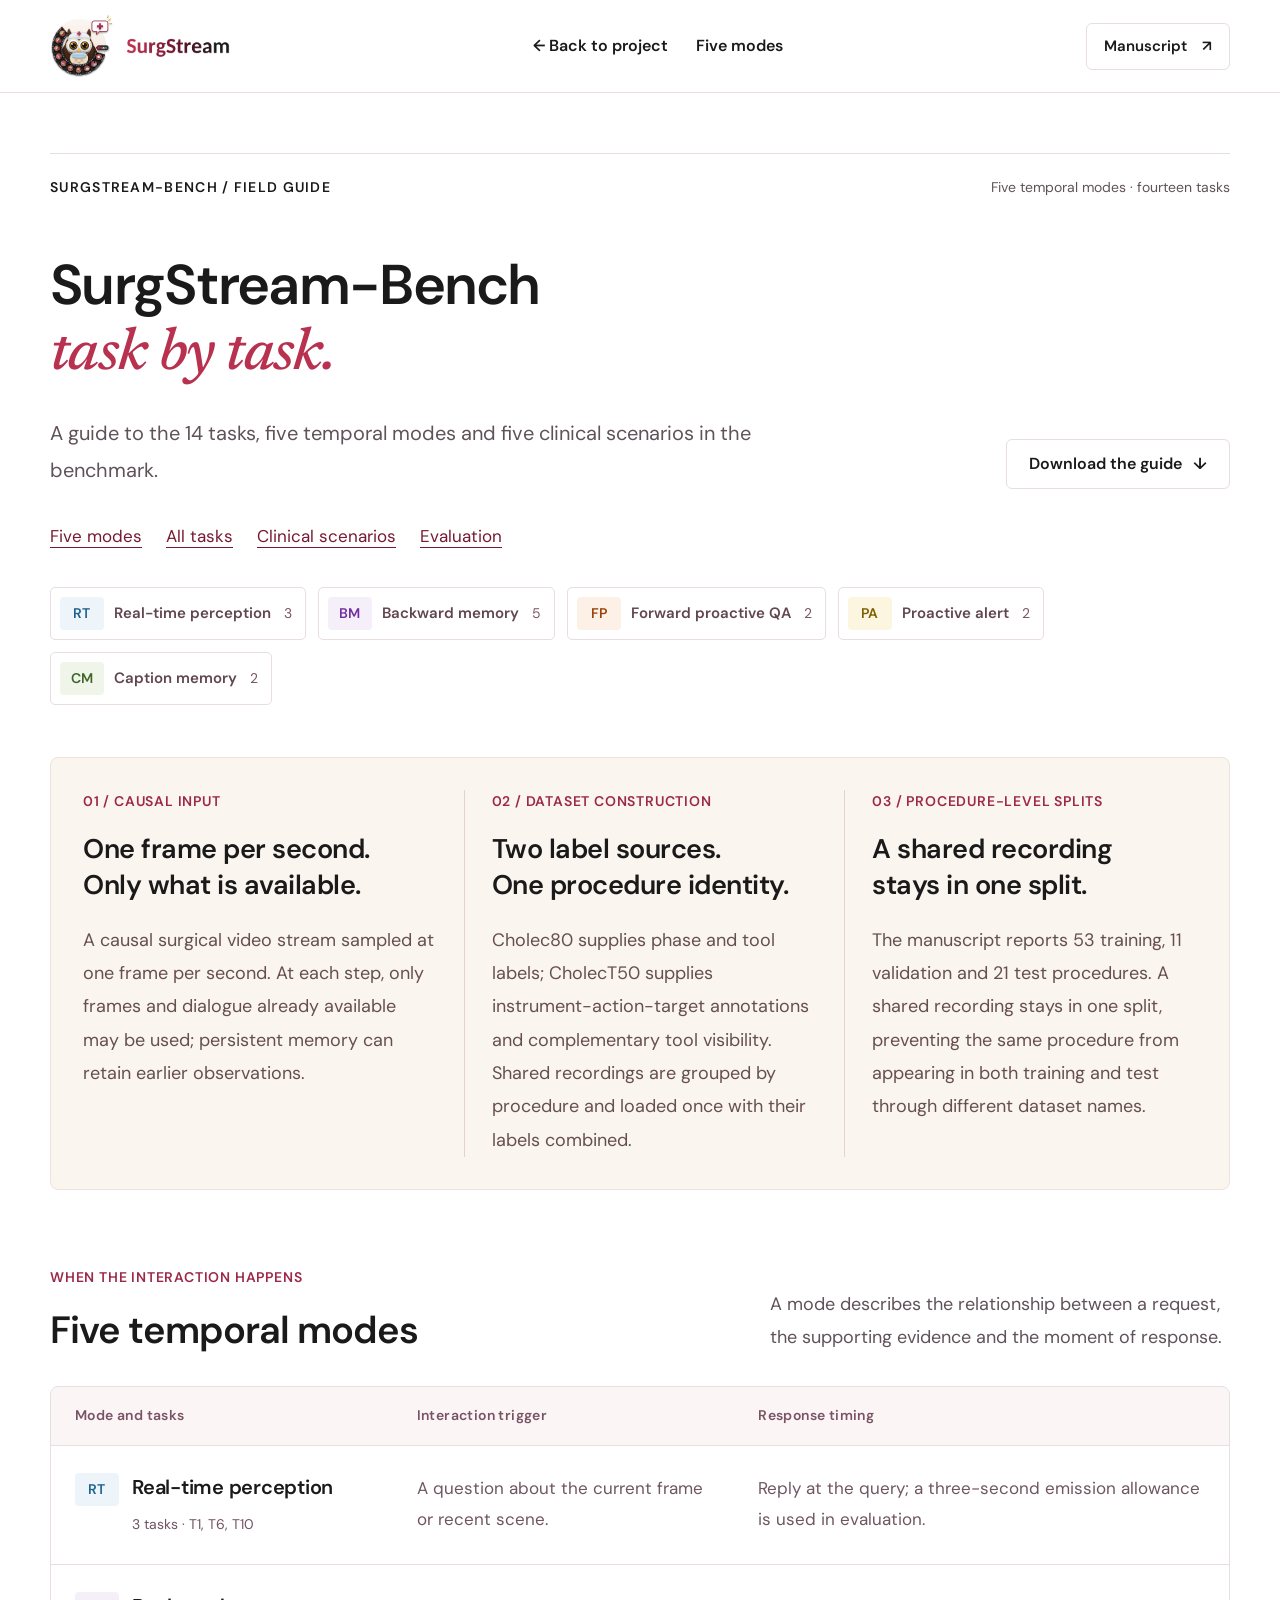
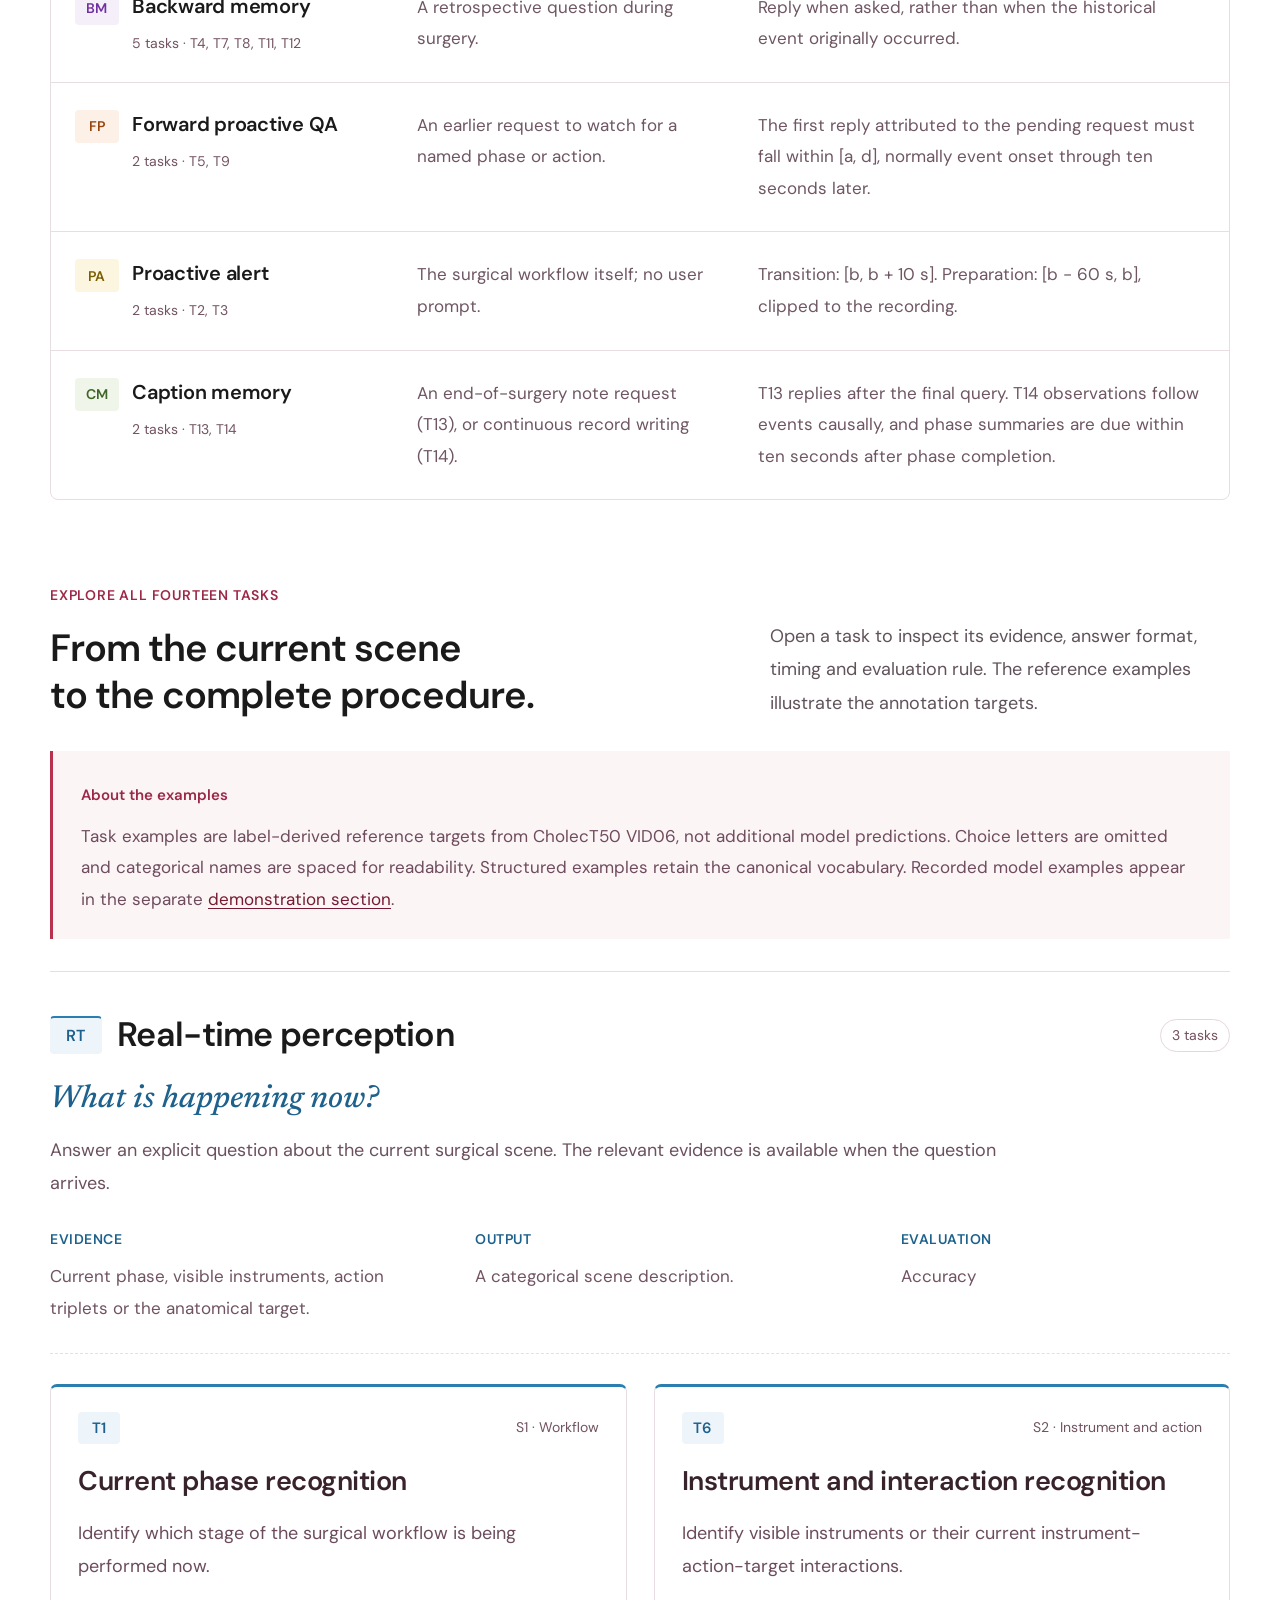
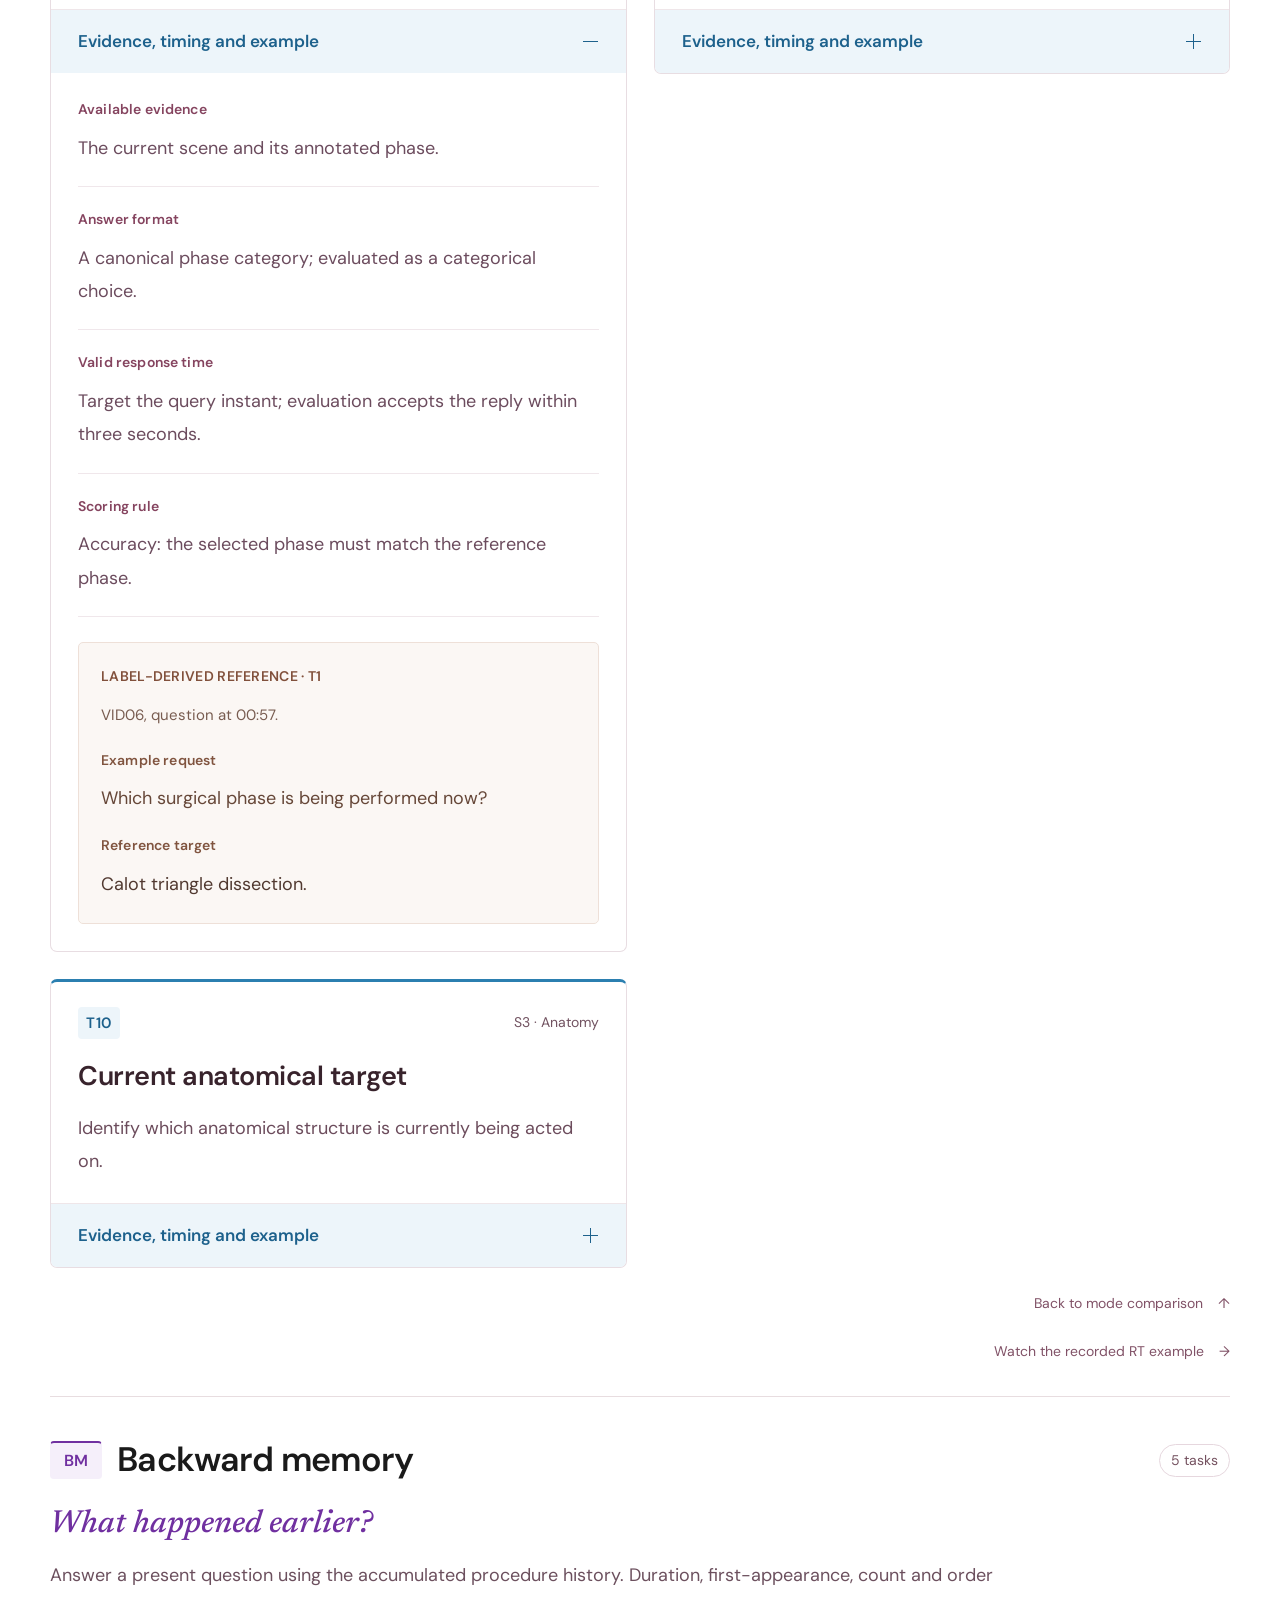
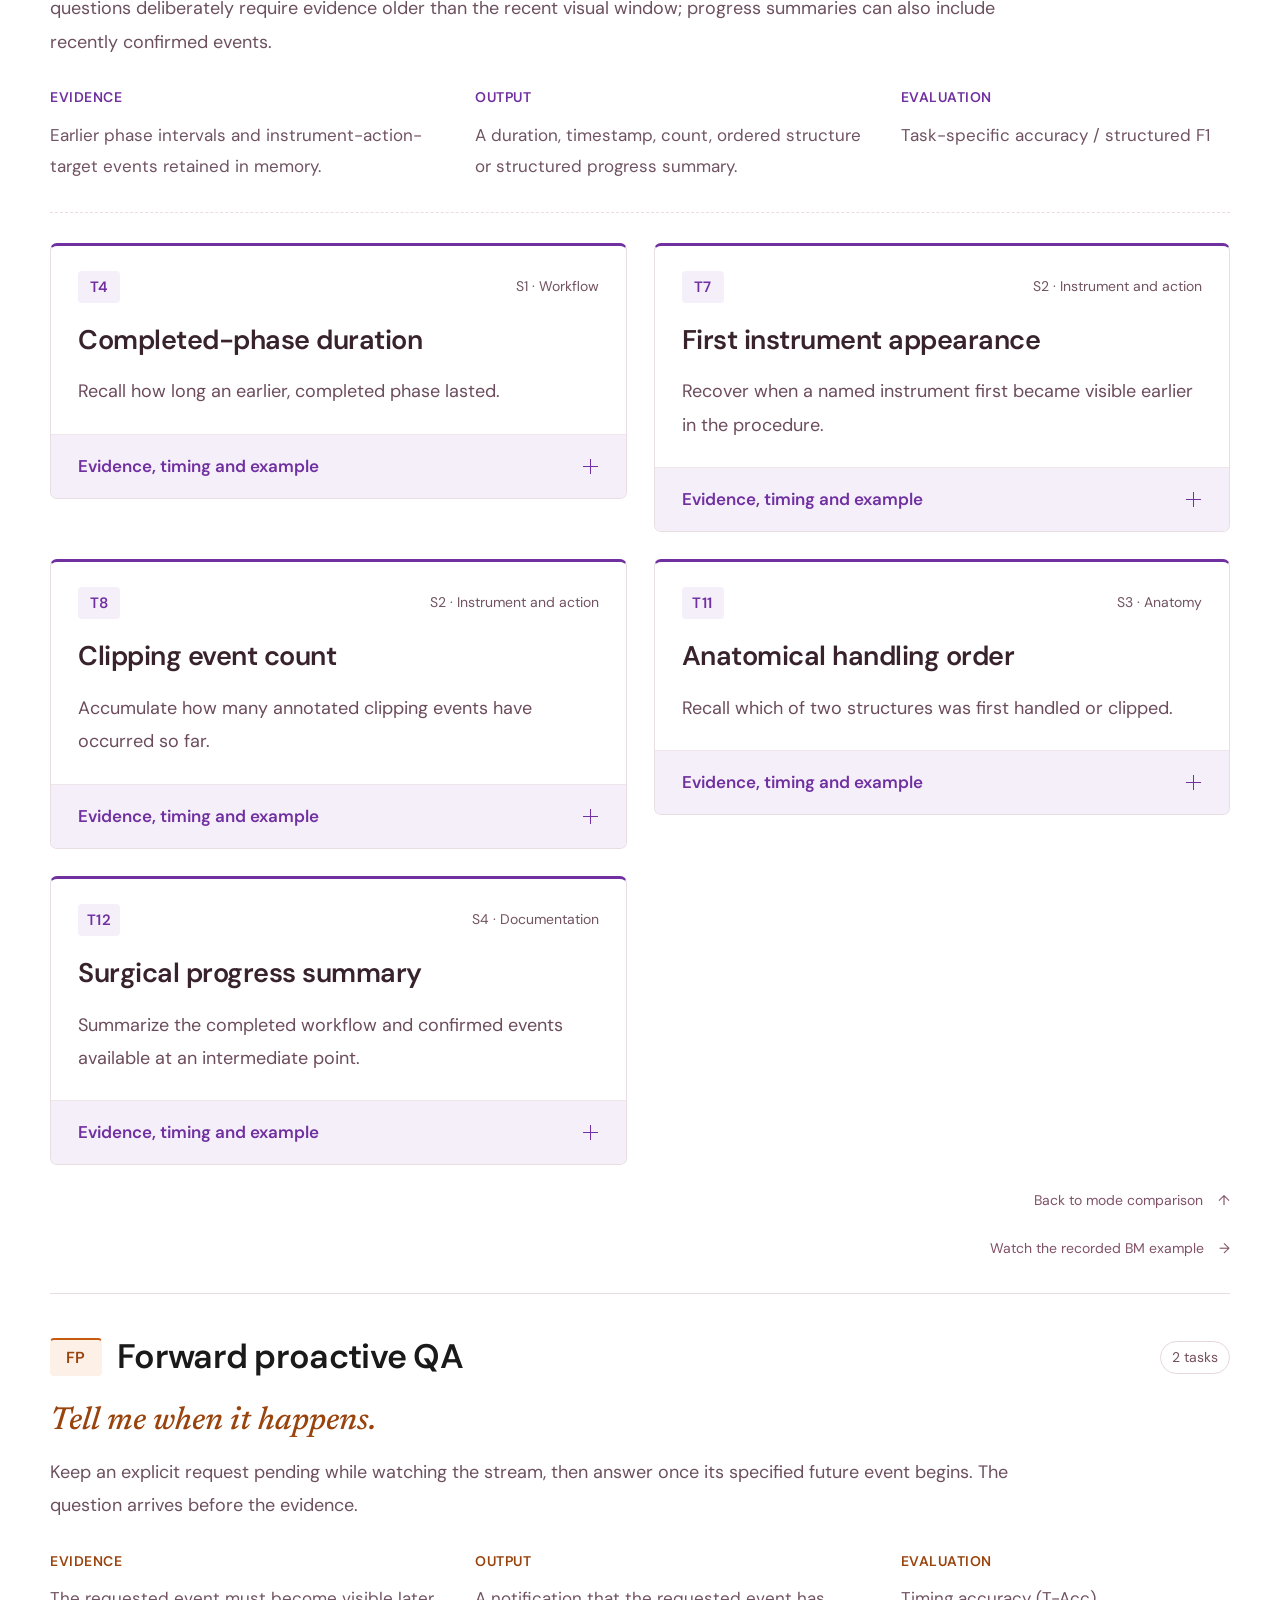
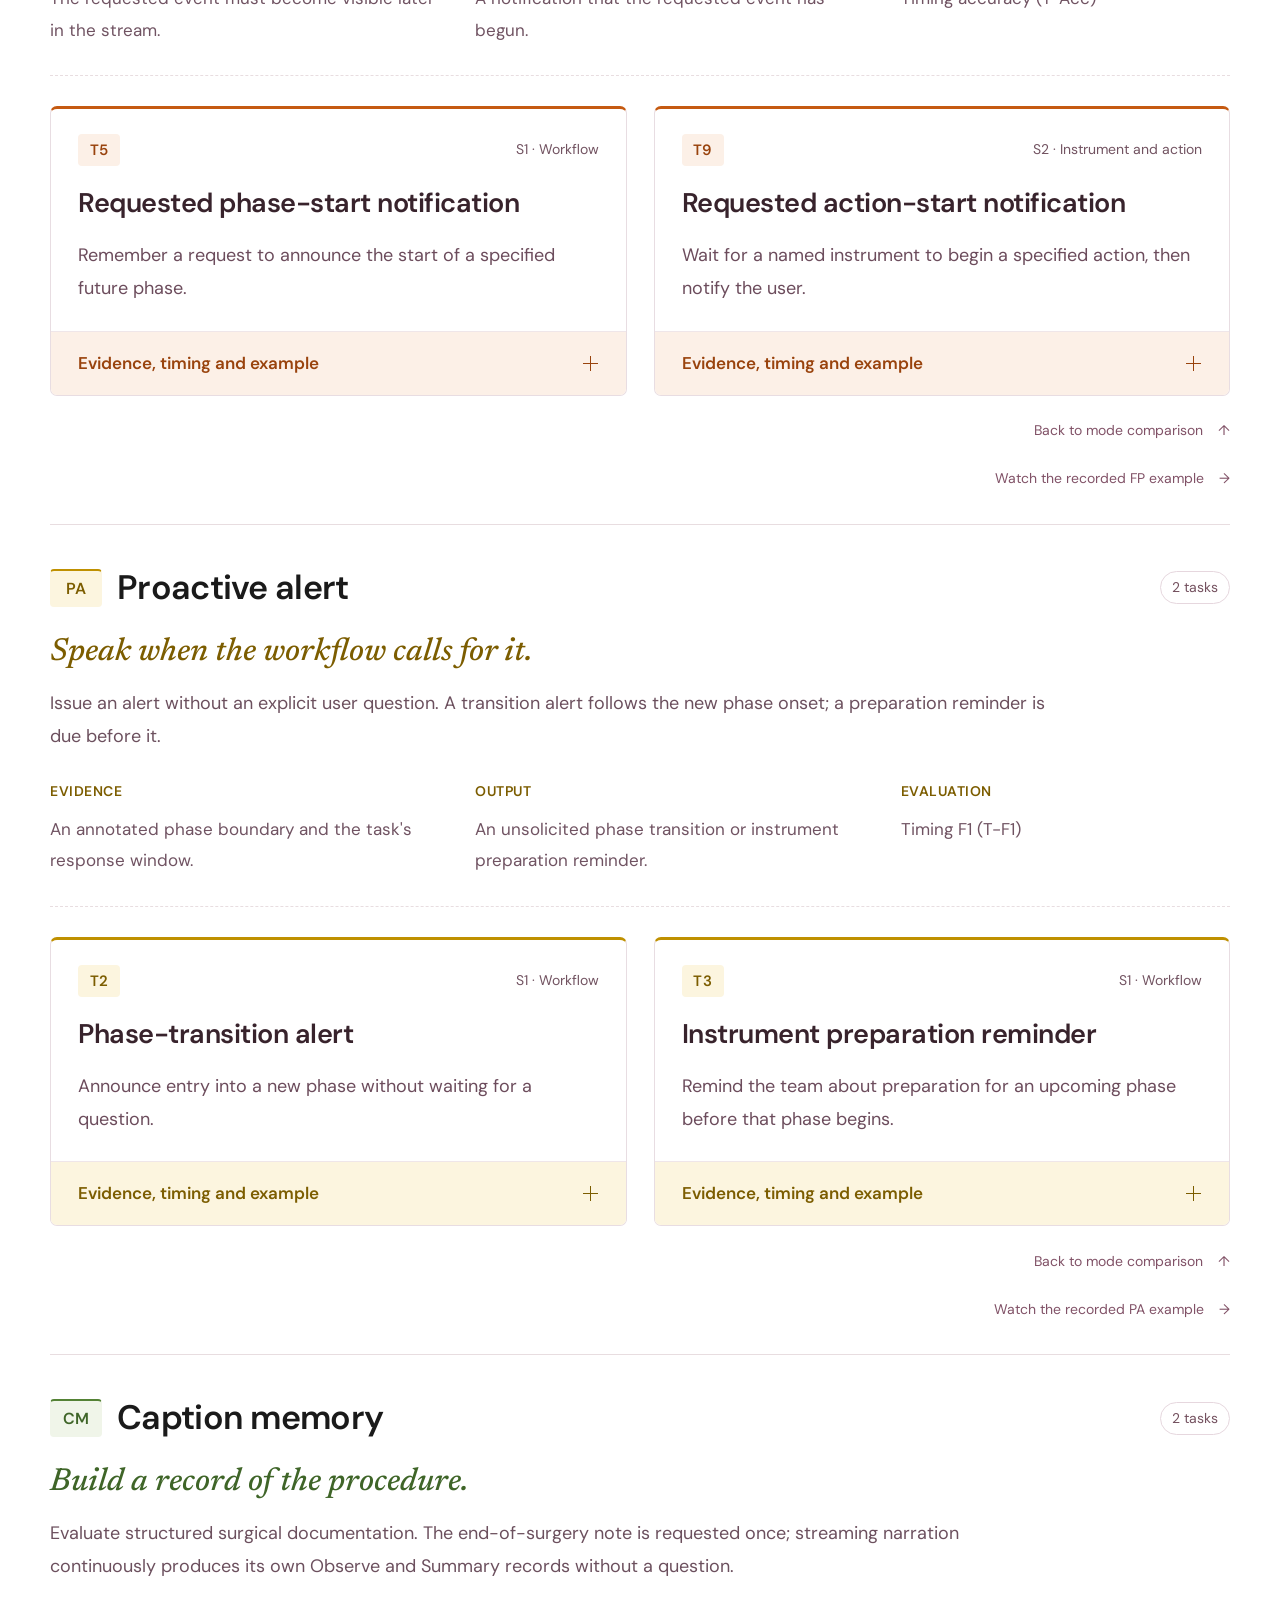
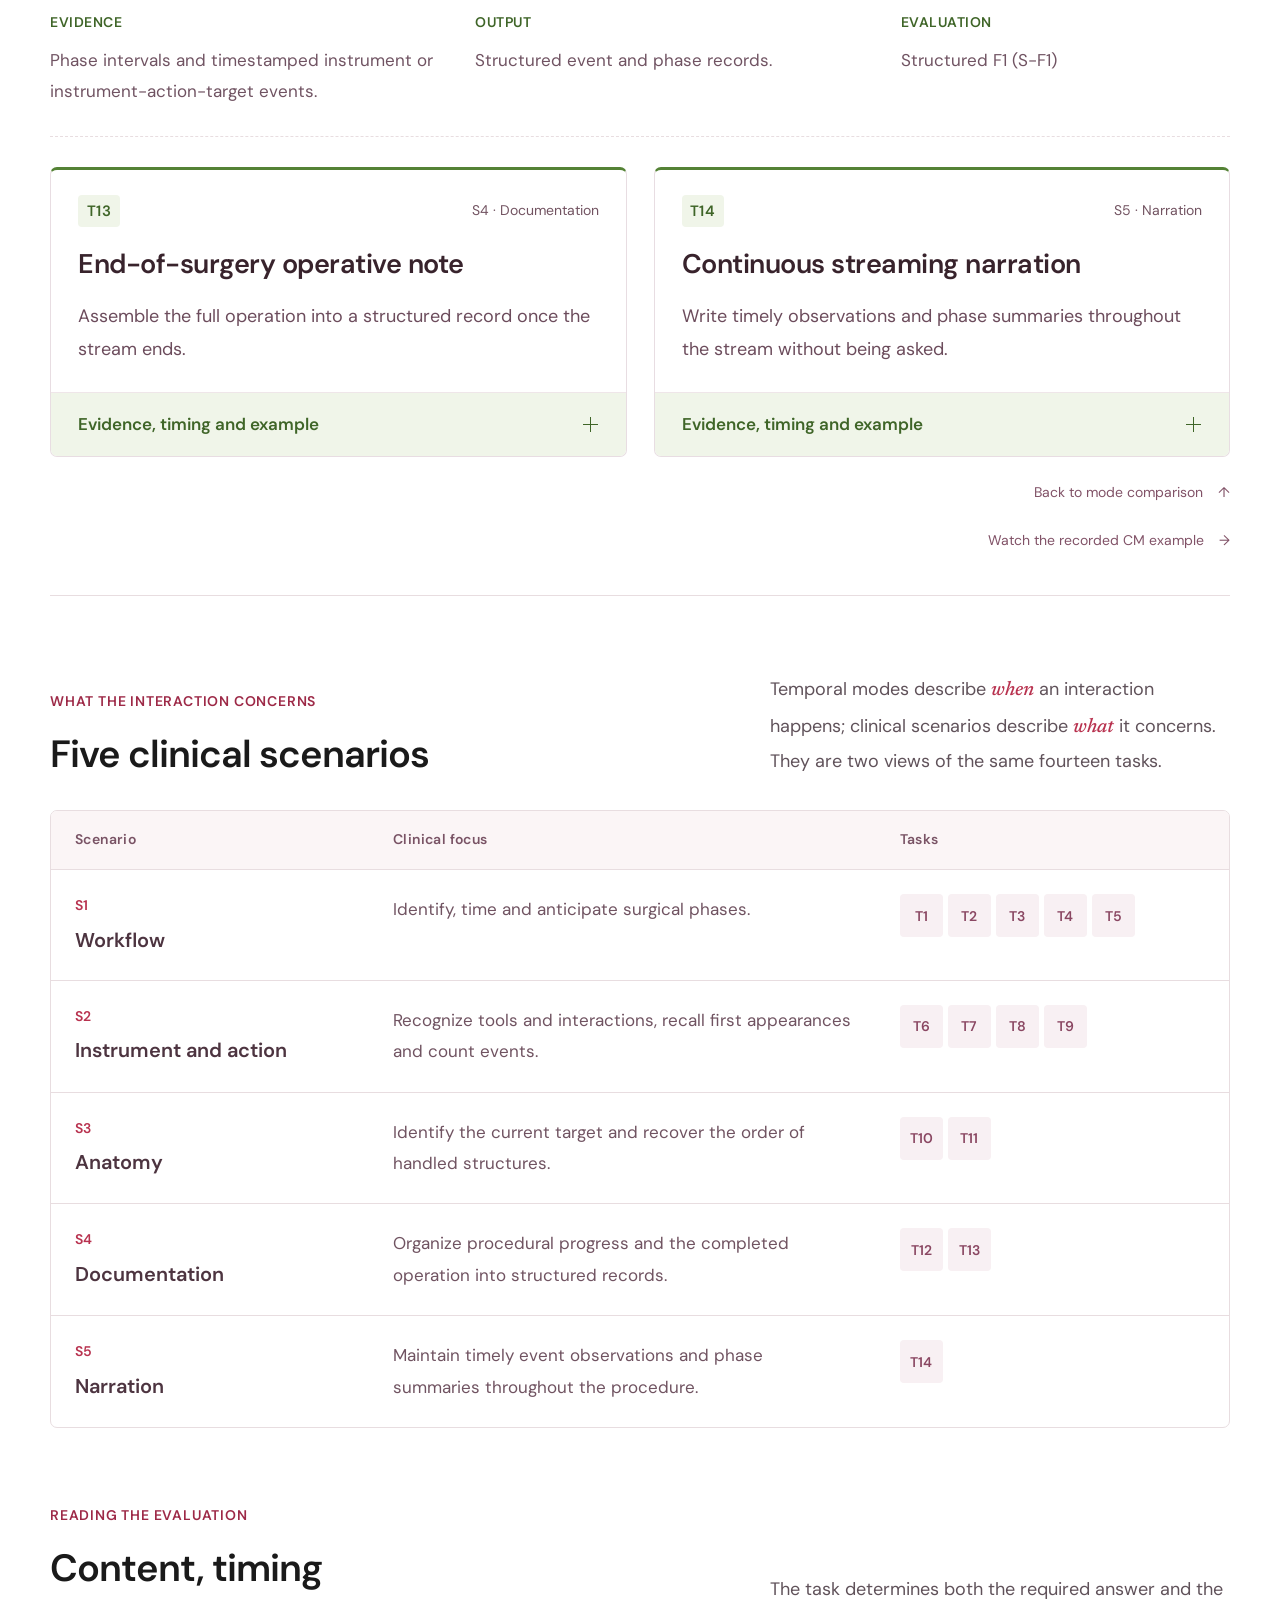
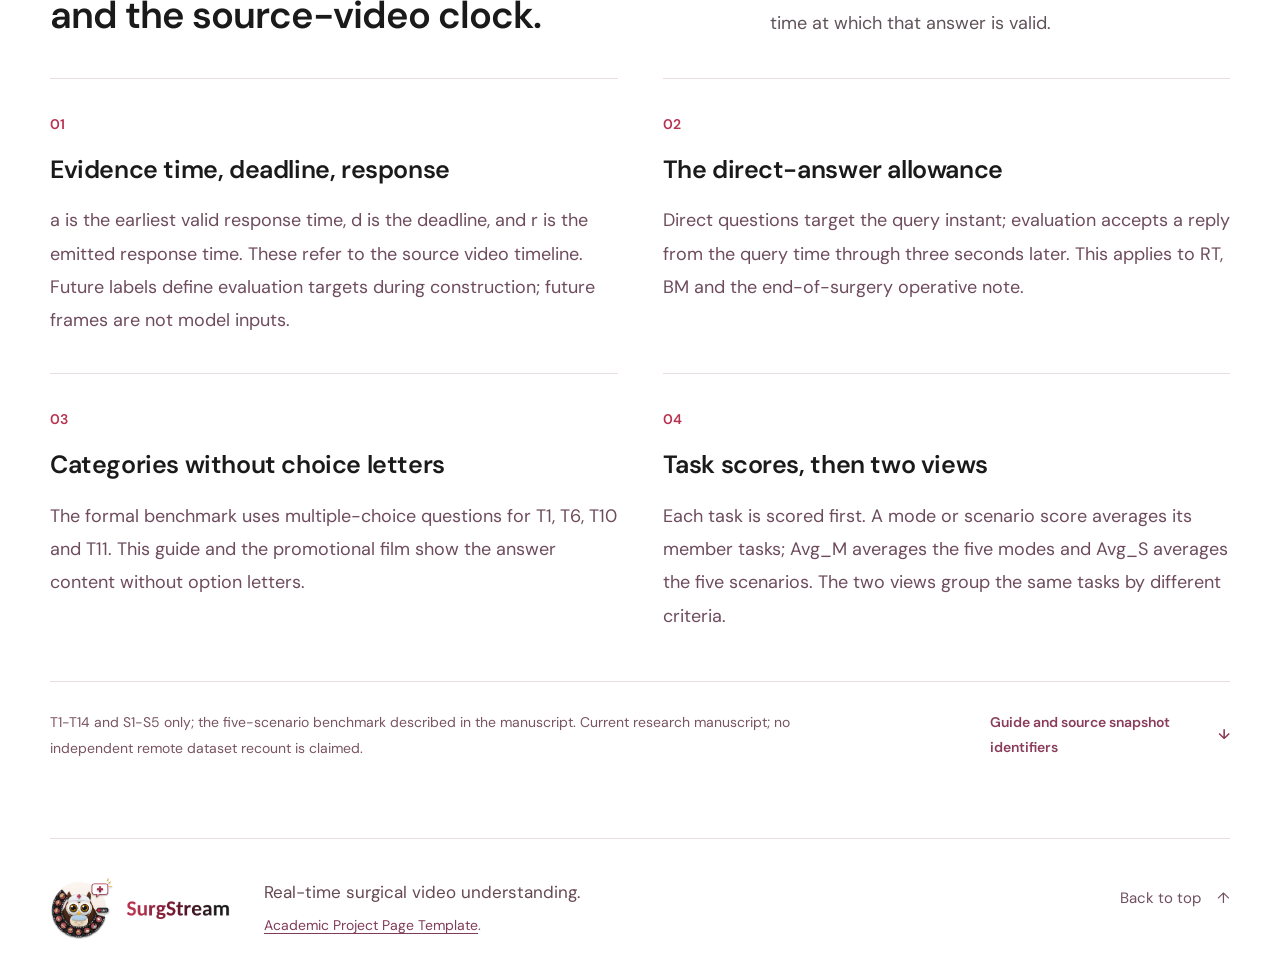
==== commit 4fec444b: "Polish mode film and synchronize recorded example playback" ====
--- a/benchmark.html
+++ b/benchmark.html
@@ -9,7 +9,7 @@
   <title>SurgStream-Bench · 14 Tasks, Five Temporal Modes</title>
   <link rel="canonical" href="https://surgstream.github.io/benchmark.html">
   <link rel="icon" type="image/png" href="assets/favicon-transparent.png">
-  <link rel="stylesheet" href="styles.css?v=dec28fa61b2b">
+  <link rel="stylesheet" href="styles.css?v=5e35d9663fc8">
   <script defer src="media-guard.js?v=0f0ef3bf8658"></script>
 </head>
 <body class="benchmark-page">
@@ -17,13 +17,13 @@
   <header class="site-header"><nav class="nav shell" aria-label="Benchmark navigation">
     <a class="wordmark" href="index.html" aria-label="SurgStream project home"><img src="assets/surgstream-logo-transparent.png" alt="SurgStream" width="180" height="61"></a>
     <div class="nav-links"><a href="index.html">← Back to project</a><a href="#mode-comparison">Five modes</a></div>
-    <a class="nav-paper" href="assets/surgstream-manuscript.pdf?v=3f2f98894c84" target="_blank" rel="noopener">Manuscript <span aria-hidden="true">↗</span></a>
+    <a class="nav-paper" href="assets/surgstream-manuscript.pdf?v=e91f42a7c8f6" target="_blank" rel="noopener">Manuscript <span aria-hidden="true">↗</span></a>
   </nav></header>
   <main id="main">
     <section id="benchmark-guide" class="benchmark-guide section-space" aria-labelledby="guide-title">
       <div class="shell">
         <div class="section-kicker"><span>SurgStream-Bench / Field guide</span><span class="kicker-end">Five temporal modes · fourteen tasks</span></div>
-        <div class="guide-heading"><div><h1 id="guide-title" class="guide-page-title">SurgStream-Bench<br><em>task by task.</em></h1><p>A guide to the 14 tasks, five temporal modes and five clinical scenarios in the benchmark.</p></div><a class="button button-light" href="assets/benchmark-guide.json" download>Download the guide <span aria-hidden="true">↓</span></a></div>
+        <div class="guide-heading"><div><h1 id="guide-title" class="guide-page-title">SurgStream-Bench<br><em>task by task.</em></h1><p>A guide to the 14 tasks, five temporal modes and five clinical scenarios in the benchmark.</p></div><a class="button button-light" href="assets/benchmark-guide.json?v=a3d3faf38db3" download>Download the guide <span aria-hidden="true">↓</span></a></div>
 
         <nav class="guide-contents" aria-label="Guide contents"><a href="#mode-comparison">Five modes</a><a href="#benchmark-tasks">All tasks</a><a href="#scenario-mapping-title">Clinical scenarios</a><a href="#evaluation-guide-title">Evaluation</a></nav>
         <nav class="guide-mode-jumps" aria-label="Jump to tasks by temporal mode"><a href="#mode-RT" style="--mode-color:#2B7FB0;--mode-ink:#1D618C;--mode-wash:#EDF5FA"><span class="guide-mode-badge" style="--mode-color:#2B7FB0;--mode-ink:#1D618C;--mode-wash:#EDF5FA">RT</span><span>Real-time perception</span><small>3</small></a><a href="#mode-BM" style="--mode-color:#7030A0;--mode-ink:#7030A0;--mode-wash:#F5EFFA"><span class="guide-mode-badge" style="--mode-color:#7030A0;--mode-ink:#7030A0;--mode-wash:#F5EFFA">BM</span><span>Backward memory</span><small>5</small></a><a href="#mode-FP" style="--mode-color:#C55A11;--mode-ink:#99430D;--mode-wash:#FCF0E7"><span class="guide-mode-badge" style="--mode-color:#C55A11;--mode-ink:#99430D;--mode-wash:#FCF0E7">FP</span><span>Forward proactive QA</span><small>2</small></a><a href="#mode-PA" style="--mode-color:#BF9000;--mode-ink:#7C5D00;--mode-wash:#FCF5DF"><span class="guide-mode-badge" style="--mode-color:#BF9000;--mode-ink:#7C5D00;--mode-wash:#FCF5DF">PA</span><span>Proactive alert</span><small>2</small></a><a href="#mode-CM" style="--mode-color:#548235;--mode-ink:#3F6528;--mode-wash:#F0F5E9"><span class="guide-mode-badge" style="--mode-color:#548235;--mode-ink:#3F6528;--mode-wash:#F0F5E9">CM</span><span>Caption memory</span><small>2</small></a></nav>
@@ -36,7 +36,7 @@
 
         <section id="mode-comparison" class="mode-comparison-section" aria-labelledby="mode-comparison-title">
           <div class="guide-subheading"><div><span class="guide-label">When the interaction happens</span><h3 id="mode-comparison-title">Five temporal modes</h3></div><p>A mode describes the relationship between a request, the supporting evidence and the moment of response.</p></div>
-          <div class="mode-comparison"><table role="table"><caption class="sr-only">Compare the interaction triggers and response timing of the five temporal modes.</caption><thead role="rowgroup"><tr role="row"><th scope="col" role="columnheader">Mode &amp; tasks</th><th scope="col" role="columnheader">Interaction trigger</th><th scope="col" role="columnheader">Response timing</th></tr></thead><tbody role="rowgroup">
+          <div class="mode-comparison"><table role="table"><caption class="sr-only">Compare the interaction triggers and response timing of the five temporal modes.</caption><thead role="rowgroup"><tr role="row"><th scope="col" role="columnheader">Mode and tasks</th><th scope="col" role="columnheader">Interaction trigger</th><th scope="col" role="columnheader">Response timing</th></tr></thead><tbody role="rowgroup">
               <tr role="row"><th scope="row" role="rowheader"><a href="#mode-RT" class="comparison-mode"><span class="guide-mode-badge" style="--mode-color:#2B7FB0;--mode-ink:#1D618C;--mode-wash:#EDF5FA">RT</span><span><strong>Real-time perception</strong><small>3 tasks · T1, T6, T10</small></span></a></th><td role="cell"><span class="comparison-mobile-label" aria-hidden="true">Interaction trigger</span>A question about the current frame or recent scene.</td><td role="cell"><span class="comparison-mobile-label" aria-hidden="true">Response timing</span>Reply at the query; a three-second emission allowance is used in evaluation.</td></tr>
               <tr role="row"><th scope="row" role="rowheader"><a href="#mode-BM" class="comparison-mode"><span class="guide-mode-badge" style="--mode-color:#7030A0;--mode-ink:#7030A0;--mode-wash:#F5EFFA">BM</span><span><strong>Backward memory</strong><small>5 tasks · T4, T7, T8, T11, T12</small></span></a></th><td role="cell"><span class="comparison-mobile-label" aria-hidden="true">Interaction trigger</span>A retrospective question during surgery.</td><td role="cell"><span class="comparison-mobile-label" aria-hidden="true">Response timing</span>Reply when asked, rather than when the historical event originally occurred.</td></tr>
               <tr role="row"><th scope="row" role="rowheader"><a href="#mode-FP" class="comparison-mode"><span class="guide-mode-badge" style="--mode-color:#C55A11;--mode-ink:#99430D;--mode-wash:#FCF0E7">FP</span><span><strong>Forward proactive QA</strong><small>2 tasks · T5, T9</small></span></a></th><td role="cell"><span class="comparison-mobile-label" aria-hidden="true">Interaction trigger</span>An earlier request to watch for a named phase or action.</td><td role="cell"><span class="comparison-mobile-label" aria-hidden="true">Response timing</span>The first reply attributed to the pending request must fall within [a, d], normally event onset through ten seconds later.</td></tr>
@@ -56,18 +56,18 @@
             <h4 id="task-title-T1">Current phase recognition</h4>
             <p class="task-purpose">Identify which stage of the surgical workflow is being performed now.</p>
             <details class="task-details" open>
-              <summary>Evidence, timing &amp; example<span class="details-symbol" aria-hidden="true"></span></summary>
+              <summary>Evidence, timing and example<span class="details-symbol" aria-hidden="true"></span></summary>
               <div class="task-details-body"><dl class="task-spec"><div><dt>Available evidence</dt><dd>The current scene and its annotated phase.</dd></div><div><dt>Answer format</dt><dd>A canonical phase category; evaluated as a categorical choice.</dd></div><div><dt>Valid response time</dt><dd>Target the query instant; evaluation accepts the reply within three seconds.</dd></div><div><dt>Scoring rule</dt><dd>Accuracy: the selected phase must match the reference phase.</dd></div></dl>
                 <div class="reference-example"><div class="reference-label">Label-derived reference · T1</div><p class="reference-context">VID06, question at 00:57.</p><dl><div><dt>Example request</dt><dd>Which surgical phase is being performed now?</dd></div><div><dt>Reference target</dt><dd class="reference-target">Calot triangle dissection.</dd></div></dl></div>
               </div>
             </details>
           </article>
           <article id="task-T6" class="task-card" style="--mode-color:#2B7FB0;--mode-ink:#1D618C;--mode-wash:#EDF5FA" aria-labelledby="task-title-T6">
-            <div class="task-card-meta"><span class="task-id">T6</span><span>S2 · Instrument &amp; action</span></div>
+            <div class="task-card-meta"><span class="task-id">T6</span><span>S2 · Instrument and action</span></div>
             <h4 id="task-title-T6">Instrument and interaction recognition</h4>
             <p class="task-purpose">Identify visible instruments or their current instrument-action-target interactions.</p>
             <details class="task-details">
-              <summary>Evidence, timing &amp; example<span class="details-symbol" aria-hidden="true"></span></summary>
+              <summary>Evidence, timing and example<span class="details-symbol" aria-hidden="true"></span></summary>
               <div class="task-details-body"><dl class="task-spec"><div><dt>Available evidence</dt><dd>Current tool visibility and, when available, triplet annotations. Instrument-only and triplet questions are two variants of this one task.</dd></div><div><dt>Answer format</dt><dd>A categorical instrument set or a set of instrument-action-target triplets.</dd></div><div><dt>Valid response time</dt><dd>Target the current scene and reply within three seconds of the question.</dd></div><div><dt>Scoring rule</dt><dd>Accuracy of the categorical choice representing the current set.</dd></div></dl>
                 <div class="reference-example"><div class="reference-label">Label-derived reference · T6</div><p class="reference-context">VID06, question at 02:17. An instrument-only variant at 01:07 has the reference content 'grasper, hook'.</p><dl><div><dt>Example request</dt><dd>Which instrument-action-target triplets are visible now?</dd></div><div><dt>Reference target</dt><dd class="reference-target">grasper | retract | gallbladder</dd></div></dl></div>
               </div>
@@ -78,7 +78,7 @@
             <h4 id="task-title-T10">Current anatomical target</h4>
             <p class="task-purpose">Identify which anatomical structure is currently being acted on.</p>
             <details class="task-details">
-              <summary>Evidence, timing &amp; example<span class="details-symbol" aria-hidden="true"></span></summary>
+              <summary>Evidence, timing and example<span class="details-symbol" aria-hidden="true"></span></summary>
               <div class="task-details-body"><dl class="task-spec"><div><dt>Available evidence</dt><dd>The target component of the current instrument-action-target annotations.</dd></div><div><dt>Answer format</dt><dd>A categorical anatomical target or target set.</dd></div><div><dt>Valid response time</dt><dd>Reply within three seconds of the current-scene question.</dd></div><div><dt>Scoring rule</dt><dd>Accuracy of the selected anatomical target.</dd></div></dl>
                 <div class="reference-example"><div class="reference-label">Label-derived reference · T10</div><p class="reference-context">VID06, question at 01:37.</p><dl><div><dt>Example request</dt><dd>Which anatomical structure is being acted on now?</dd></div><div><dt>Reference target</dt><dd class="reference-target">Gallbladder.</dd></div></dl></div>
               </div>
@@ -97,29 +97,29 @@
             <h4 id="task-title-T4">Completed-phase duration</h4>
             <p class="task-purpose">Recall how long an earlier, completed phase lasted.</p>
             <details class="task-details">
-              <summary>Evidence, timing &amp; example<span class="details-symbol" aria-hidden="true"></span></summary>
+              <summary>Evidence, timing and example<span class="details-symbol" aria-hidden="true"></span></summary>
               <div class="task-details-body"><dl class="task-spec"><div><dt>Available evidence</dt><dd>A completed phase interval. The query is delayed until the confirming evidence has left the configured recent visual window.</dd></div><div><dt>Answer format</dt><dd>A numeric duration in seconds.</dd></div><div><dt>Valid response time</dt><dd>Answer the retrospective question within three seconds.</dd></div><div><dt>Scoring rule</dt><dd>Duration accuracy with a 20% relative-error tolerance.</dd></div></dl>
                 <div class="reference-example"><div class="reference-label">Label-derived reference · T4</div><p class="reference-context">VID06, Preparation spans 00:00-00:55; question at 01:42.</p><dl><div><dt>Example request</dt><dd>How long did the Preparation phase last?</dd></div><div><dt>Reference target</dt><dd class="reference-target">55 seconds.</dd></div></dl></div>
               </div>
             </details>
           </article>
           <article id="task-T7" class="task-card" style="--mode-color:#7030A0;--mode-ink:#7030A0;--mode-wash:#F5EFFA" aria-labelledby="task-title-T7">
-            <div class="task-card-meta"><span class="task-id">T7</span><span>S2 · Instrument &amp; action</span></div>
+            <div class="task-card-meta"><span class="task-id">T7</span><span>S2 · Instrument and action</span></div>
             <h4 id="task-title-T7">First instrument appearance</h4>
             <p class="task-purpose">Recover when a named instrument first became visible earlier in the procedure.</p>
             <details class="task-details">
-              <summary>Evidence, timing &amp; example<span class="details-symbol" aria-hidden="true"></span></summary>
+              <summary>Evidence, timing and example<span class="details-symbol" aria-hidden="true"></span></summary>
               <div class="task-details-body"><dl class="task-spec"><div><dt>Available evidence</dt><dd>The first stable tool appearance. Independent visibility labels are used where available, including visible tools without an active triplet.</dd></div><div><dt>Answer format</dt><dd>A source-video timestamp in mm:ss.</dd></div><div><dt>Valid response time</dt><dd>The first appearance has left the recent visual window before the question; reply within three seconds of the query.</dd></div><div><dt>Scoring rule</dt><dd>Timestamp recall with an absolute tolerance of ten seconds.</dd></div></dl>
                 <div class="reference-example"><div class="reference-label">Label-derived reference · T7</div><p class="reference-context">VID06, first appearance at 00:15; question at 02:24.</p><dl><div><dt>Example request</dt><dd>When did the grasper first appear?</dd></div><div><dt>Reference target</dt><dd class="reference-target">00:15</dd></div></dl></div>
               </div>
             </details>
           </article>
           <article id="task-T8" class="task-card" style="--mode-color:#7030A0;--mode-ink:#7030A0;--mode-wash:#F5EFFA" aria-labelledby="task-title-T8">
-            <div class="task-card-meta"><span class="task-id">T8</span><span>S2 · Instrument &amp; action</span></div>
+            <div class="task-card-meta"><span class="task-id">T8</span><span>S2 · Instrument and action</span></div>
             <h4 id="task-title-T8">Clipping event count</h4>
             <p class="task-purpose">Accumulate how many annotated clipping events have occurred so far.</p>
             <details class="task-details">
-              <summary>Evidence, timing &amp; example<span class="details-symbol" aria-hidden="true"></span></summary>
+              <summary>Evidence, timing and example<span class="details-symbol" aria-hidden="true"></span></summary>
               <div class="task-details-body"><dl class="task-spec"><div><dt>Available evidence</dt><dd>Past clipping onsets, using action labels or the available clipper tool-onset annotations. The construction delays the question so the relevant counting evidence is outside the recent visual window.</dd></div><div><dt>Answer format</dt><dd>An integer event count.</dd></div><div><dt>Valid response time</dt><dd>Answer the count question within three seconds.</dd></div><div><dt>Scoring rule</dt><dd>Count accuracy with a tolerance of plus or minus one event.</dd></div></dl>
                 <div class="reference-example"><div class="reference-label">Label-derived reference · T8</div><p class="reference-context">VID06, question at 22:15; reference count three.</p><dl><div><dt>Example request</dt><dd>How many clipping actions have been done so far?</dd></div><div><dt>Reference target</dt><dd class="reference-target">3</dd></div></dl></div>
               </div>
@@ -130,7 +130,7 @@
             <h4 id="task-title-T11">Anatomical handling order</h4>
             <p class="task-purpose">Recall which of two structures was first handled or clipped.</p>
             <details class="task-details">
-              <summary>Evidence, timing &amp; example<span class="details-symbol" aria-hidden="true"></span></summary>
+              <summary>Evidence, timing and example<span class="details-symbol" aria-hidden="true"></span></summary>
               <div class="task-details-body"><dl class="task-spec"><div><dt>Available evidence</dt><dd>The first annotated handling or clipping onset for each structure. Onsets must be at least ten seconds apart; the relevant confirmations precede the recent visual window.</dd></div><div><dt>Answer format</dt><dd>One of the two named anatomical structures.</dd></div><div><dt>Valid response time</dt><dd>Answer the retrospective order question within three seconds.</dd></div><div><dt>Scoring rule</dt><dd>Accuracy of the two-choice order decision.</dd></div></dl>
                 <div class="reference-example"><div class="reference-label">Label-derived reference · T11</div><p class="reference-context">VID06, question at 23:35; first clipping onsets 20:36 for the duct and 21:19 for the artery.</p><dl><div><dt>Example request</dt><dd>Which was clipped first: the cystic artery or the cystic duct?</dd></div><div><dt>Reference target</dt><dd class="reference-target">Cystic duct.</dd></div></dl></div>
               </div>
@@ -141,7 +141,7 @@
             <h4 id="task-title-T12">Surgical progress summary</h4>
             <p class="task-purpose">Summarize the completed workflow and confirmed events available at an intermediate point.</p>
             <details class="task-details">
-              <summary>Evidence, timing &amp; example<span class="details-symbol" aria-hidden="true"></span></summary>
+              <summary>Evidence, timing and example<span class="details-symbol" aria-hidden="true"></span></summary>
               <div class="task-details-body"><dl class="task-spec"><div><dt>Available evidence</dt><dd>All confirmed completed phases and first-occurrence events before the query. This task can include recently confirmed events as well as long-term history.</dd></div><div><dt>Answer format</dt><dd>Structured phase intervals followed by timestamped first-occurrence events.</dd></div><div><dt>Valid response time</dt><dd>Reply within three seconds of the progress query; include only information confirmed by that point.</dd></div><div><dt>Scoring rule</dt><dd>S-F1 averages phase-interval and event F1. Canonical phase/event names must match; interval boundaries and event timestamps are matched within 30 seconds.</dd></div></dl>
                 <div class="reference-example"><div class="reference-label">Label-derived reference · T12</div><p class="reference-context">VID06, question at 01:14; complete reference answer for this instance.</p><dl><div><dt>Example request</dt><dd>What has been done so far in this surgery?</dd></div><div><dt>Reference target</dt><dd class="reference-target structured-target">P1 Preparation 00:00-00:55
 [00:15] grasper | retract | gallbladder
@@ -162,18 +162,18 @@
             <h4 id="task-title-T5">Requested phase-start notification</h4>
             <p class="task-purpose">Remember a request to announce the start of a specified future phase.</p>
             <details class="task-details">
-              <summary>Evidence, timing &amp; example<span class="details-symbol" aria-hidden="true"></span></summary>
+              <summary>Evidence, timing and example<span class="details-symbol" aria-hidden="true"></span></summary>
               <div class="task-details-body"><dl class="task-spec"><div><dt>Available evidence</dt><dd>A named phase begins after the query. Generated queries normally precede the event by 10-120 seconds.</dd></div><div><dt>Answer format</dt><dd>A start notification containing the requested phase.</dd></div><div><dt>Valid response time</dt><dd>Wait for phase onset b, then reply inside [b, b + 10 s], capped by video length.</dd></div><div><dt>Scoring rule</dt><dd>T-Acc: the first reply attributed to this pending request must have the required start/phase content and fall inside the window. A premature or late reply does not become correct by repeating it later.</dd></div></dl>
                 <div class="reference-example"><div class="reference-label">Label-derived reference · T5</div><p class="reference-context">VID06, query 21:32; phase starts 23:26; valid reply 23:26-23:36.</p><dl><div><dt>Example request</dt><dd>Tell me when the GallbladderDissection phase starts.</dd></div><div><dt>Reference target</dt><dd class="reference-target">The gallbladder dissection phase has started.</dd></div></dl></div>
               </div>
             </details>
           </article>
           <article id="task-T9" class="task-card" style="--mode-color:#C55A11;--mode-ink:#99430D;--mode-wash:#FCF0E7" aria-labelledby="task-title-T9">
-            <div class="task-card-meta"><span class="task-id">T9</span><span>S2 · Instrument &amp; action</span></div>
+            <div class="task-card-meta"><span class="task-id">T9</span><span>S2 · Instrument and action</span></div>
             <h4 id="task-title-T9">Requested action-start notification</h4>
             <p class="task-purpose">Wait for a named instrument to begin a specified action, then notify the user.</p>
             <details class="task-details">
-              <summary>Evidence, timing &amp; example<span class="details-symbol" aria-hidden="true"></span></summary>
+              <summary>Evidence, timing and example<span class="details-symbol" aria-hidden="true"></span></summary>
               <div class="task-details-body"><dl class="task-spec"><div><dt>Available evidence</dt><dd>A future labeled triplet onset. The first onset of each instrument-verb pair is used so the requested event is unambiguous.</dd></div><div><dt>Answer format</dt><dd>An action-start notification naming the instrument and verb; the reference text also names the target.</dd></div><div><dt>Valid response time</dt><dd>Queries normally arrive 10-120 seconds before the event. The valid reply window is [event onset, event onset + 10 s], capped by video length.</dd></div><div><dt>Scoring rule</dt><dd>T-Acc: the first attributed reply must contain the required start, instrument and action content and arrive inside the window.</dd></div></dl>
                 <div class="reference-example"><div class="reference-label">Label-derived reference · T9</div><p class="reference-context">VID06, query 00:04; event 00:15; valid reply 00:15-00:25.</p><dl><div><dt>Example request</dt><dd>Tell me when the grasper starts to retract.</dd></div><div><dt>Reference target</dt><dd class="reference-target">The grasper has started to retract the gallbladder.</dd></div></dl></div>
               </div>
@@ -192,7 +192,7 @@
             <h4 id="task-title-T2">Phase-transition alert</h4>
             <p class="task-purpose">Announce entry into a new phase without waiting for a question.</p>
             <details class="task-details">
-              <summary>Evidence, timing &amp; example<span class="details-symbol" aria-hidden="true"></span></summary>
+              <summary>Evidence, timing and example<span class="details-symbol" aria-hidden="true"></span></summary>
               <div class="task-details-body"><dl class="task-spec"><div><dt>Available evidence</dt><dd>The annotated onset b of the next surgical phase.</dd></div><div><dt>Answer format</dt><dd>A transition alert naming the new phase.</dd></div><div><dt>Valid response time</dt><dd>The valid window is [b, b + 10 s], capped by the last video second.</dd></div><div><dt>Scoring rule</dt><dd>T-F1: alerts and reference events are matched one-to-one. A hit requires the transition type, correct phase content and a time inside the valid window. Unmatched alerts and missed events affect precision and recall.</dd></div></dl>
                 <div class="reference-example"><div class="reference-label">Label-derived reference · T2</div><p class="reference-context">VID06, phase onset 00:55; valid alert 00:55-01:05.</p><dl><div><dt>Example request</dt><dd>No user question: an automatic phase alert.</dd></div><div><dt>Reference target</dt><dd class="reference-target">Phase transition: entering Calot triangle dissection.</dd></div></dl></div>
               </div>
@@ -203,7 +203,7 @@
             <h4 id="task-title-T3">Instrument preparation reminder</h4>
             <p class="task-purpose">Remind the team about preparation for an upcoming phase before that phase begins.</p>
             <details class="task-details">
-              <summary>Evidence, timing &amp; example<span class="details-symbol" aria-hidden="true"></span></summary>
+              <summary>Evidence, timing and example<span class="details-symbol" aria-hidden="true"></span></summary>
               <div class="task-details-body"><dl class="task-spec"><div><dt>Available evidence</dt><dd>Annotated phase onsets define the target window. Preparation text comes from a fixed phase-to-instrument lookup, such as hook for Calot triangle dissection.</dd></div><div><dt>Answer format</dt><dd>The upcoming phase and its associated preparation reminder.</dd></div><div><dt>Valid response time</dt><dd>The valid window is [max(0, b - 60 s), b]. The phase onset is the deadline.</dd></div><div><dt>Scoring rule</dt><dd>T-F1 with one-to-one matching, an in-window reminder and the required phase/reminder-type content. This task uses the benchmark's fixed preparation rules.</dd></div></dl>
                 <div class="reference-example"><div class="reference-label">Label-derived reference · T3</div><p class="reference-context">VID06, next phase begins at 00:55; valid reminder 00:00-00:55.</p><dl><div><dt>Example request</dt><dd>No user question: preparation is triggered by the workflow.</dd></div><div><dt>Reference target</dt><dd class="reference-target">Calot triangle dissection is coming next; prepare the hook.</dd></div></dl></div>
               </div>
@@ -222,7 +222,7 @@
             <h4 id="task-title-T13">End-of-surgery operative note</h4>
             <p class="task-purpose">Assemble the full operation into a structured record once the stream ends.</p>
             <details class="task-details">
-              <summary>Evidence, timing &amp; example<span class="details-symbol" aria-hidden="true"></span></summary>
+              <summary>Evidence, timing and example<span class="details-symbol" aria-hidden="true"></span></summary>
               <div class="task-details-body"><dl class="task-spec"><div><dt>Available evidence</dt><dd>All phase intervals and first-occurrence instrument or instrument-action-target events from the procedure.</dd></div><div><dt>Answer format</dt><dd>A structured note using phase names, interval boundaries and timestamped events.</dd></div><div><dt>Valid response time</dt><dd>The query arrives on the final video second; evaluation accepts the reply within three seconds.</dd></div><div><dt>Scoring rule</dt><dd>S-F1 using the same phase/event matching rules as T12, with a 30-second tolerance for boundaries and event times.</dd></div></dl>
                 <div class="reference-example"><div class="reference-label">Label-derived reference · T13</div><p class="reference-context">VID06, query at 35:53. Excerpt: the full reference contains seven phase intervals and 26 first-occurrence events.</p><dl><div><dt>Example request</dt><dd>The surgery has ended. Write the operative note.</dd></div><div><dt>Reference target</dt><dd class="reference-target structured-target">P1 Preparation 00:00-00:55
 P2 CalotTriangleDissection 00:55-20:28
@@ -237,7 +237,7 @@
             <h4 id="task-title-T14">Continuous streaming narration</h4>
             <p class="task-purpose">Write timely observations and phase summaries throughout the stream without being asked.</p>
             <details class="task-details">
-              <summary>Evidence, timing &amp; example<span class="details-symbol" aria-hidden="true"></span></summary>
+              <summary>Evidence, timing and example<span class="details-symbol" aria-hidden="true"></span></summary>
               <div class="task-details-body"><dl class="task-spec"><div><dt>Available evidence</dt><dd>The event and phase timeline across the procedure. Evaluation reads the model's own Observe and Summary records; there is no separate question-answer target for this task.</dd></div><div><dt>Answer format</dt><dd>Timestamped Observe event records (instruments or instrument-action-target triplets) and Summary phase intervals.</dd></div><div><dt>Valid response time</dt><dd>Observe records must be emitted causally within 30 seconds after the corresponding event; their reported timestamps must match within 30 seconds and cannot lie in the future. Phase summaries must follow completion and be emitted within ten seconds; reported interval boundaries must match within 30 seconds.</dd></div><div><dt>Scoring rule</dt><dd>S-F1 averages matched phase intervals and Observe events. Summary event counts are record content and are not a separately scored count-accuracy measure in this task.</dd></div></dl>
                 <div class="reference-example"><div class="reference-label">Label-derived reference · T14</div><p class="reference-context">VID06, two label-derived event examples from the full-video narration target. These are event contents, not a claimed model transcript.</p><dl><div><dt>Example request</dt><dd>No user question: continuous record writing.</dd></div><div><dt>Reference target</dt><dd class="reference-target structured-target">[00:15] grasper | retract | gallbladder
 [00:58] hook | dissect | gallbladder</dd></div></dl></div>
@@ -250,7 +250,7 @@
       </section>
 
         <section class="guide-scenarios" aria-labelledby="scenario-mapping-title"><div class="guide-subheading"><div><span class="guide-label">What the interaction concerns</span><h3 id="scenario-mapping-title">Five clinical scenarios</h3></div><p>Temporal modes describe <em>when</em> an interaction happens; clinical scenarios describe <em>what</em> it concerns. They are two views of the same fourteen tasks.</p></div><div class="scenario-mapping"><table><caption class="sr-only">Clinical scenarios and their task assignments.</caption><thead><tr><th scope="col">Scenario</th><th scope="col">Clinical focus</th><th scope="col">Tasks</th></tr></thead><tbody><tr><th scope="row"><span>S1</span>Workflow</th><td>Identify, time and anticipate surgical phases.</td><td><a class="task-id-link" href="#task-T1">T1</a><a class="task-id-link" href="#task-T2">T2</a><a class="task-id-link" href="#task-T3">T3</a><a class="task-id-link" href="#task-T4">T4</a><a class="task-id-link" href="#task-T5">T5</a></td></tr>
-<tr><th scope="row"><span>S2</span>Instrument &amp; action</th><td>Recognize tools and interactions, recall first appearances and count events.</td><td><a class="task-id-link" href="#task-T6">T6</a><a class="task-id-link" href="#task-T7">T7</a><a class="task-id-link" href="#task-T8">T8</a><a class="task-id-link" href="#task-T9">T9</a></td></tr>
+<tr><th scope="row"><span>S2</span>Instrument and action</th><td>Recognize tools and interactions, recall first appearances and count events.</td><td><a class="task-id-link" href="#task-T6">T6</a><a class="task-id-link" href="#task-T7">T7</a><a class="task-id-link" href="#task-T8">T8</a><a class="task-id-link" href="#task-T9">T9</a></td></tr>
 <tr><th scope="row"><span>S3</span>Anatomy</th><td>Identify the current target and recover the order of handled structures.</td><td><a class="task-id-link" href="#task-T10">T10</a><a class="task-id-link" href="#task-T11">T11</a></td></tr>
 <tr><th scope="row"><span>S4</span>Documentation</th><td>Organize procedural progress and the completed operation into structured records.</td><td><a class="task-id-link" href="#task-T12">T12</a><a class="task-id-link" href="#task-T13">T13</a></td></tr>
 <tr><th scope="row"><span>S5</span>Narration</th><td>Maintain timely event observations and phase summaries throughout the procedure.</td><td><a class="task-id-link" href="#task-T14">T14</a></td></tr></tbody></table></div></section>
@@ -261,10 +261,10 @@
           <article><span class="guide-rule-number">03</span><h4>Categories without choice letters</h4><p>The formal benchmark uses multiple-choice questions for T1, T6, T10 and T11. This guide and the promotional film show the answer content without option letters.</p></article>
           <article><span class="guide-rule-number">04</span><h4>Task scores, then two views</h4><p>Each task is scored first. A mode or scenario score averages its member tasks; Avg_M averages the five modes and Avg_S averages the five scenarios. The two views group the same tasks by different criteria.</p></article>
         </div></section>
-        <div class="guide-source-note"><p>T1-T14 and S1-S5 only; the five-scenario benchmark described in the manuscript. Current research manuscript; no independent remote dataset recount is claimed.</p><a class="text-link" href="assets/benchmark-guide.json" download>Guide &amp; source snapshot identifiers <span aria-hidden="true">↓</span></a></div>
+        <div class="guide-source-note"><p>T1-T14 and S1-S5 only; the five-scenario benchmark described in the manuscript. Current research manuscript; no independent remote dataset recount is claimed.</p><a class="text-link" href="assets/benchmark-guide.json?v=a3d3faf38db3" download>Guide and source snapshot identifiers <span aria-hidden="true">↓</span></a></div>
       </div>
     </section>
   </main>
-  <footer class="site-footer shell"><a class="wordmark" href="index.html"><img src="assets/surgstream-logo-transparent.png" alt="SurgStream" width="180" height="61"></a><div><p>Real-time surgical video understanding.</p><small>Structure and presentation inspired by <a href="https://surgsigma.github.io/" target="_blank" rel="noopener">SurgΣ</a>, <a href="https://mcg-nju.github.io/OneStreamer/" target="_blank" rel="noopener">OneStreamer</a> and the <a href="https://github.com/eliahuhorwitz/Academic-project-page-template" target="_blank" rel="noopener">Academic Project Page Template</a>. Original implementation.</small></div><a class="back-top" href="#main">Back to top <span aria-hidden="true">↑</span></a></footer>
+  <footer class="site-footer shell"><a class="wordmark" href="index.html"><img src="assets/surgstream-logo-transparent.png" alt="SurgStream" width="180" height="61"></a><div><p>Real-time surgical video understanding.</p><small><a href="https://github.com/eliahuhorwitz/Academic-project-page-template" target="_blank" rel="noopener">Academic Project Page Template</a>.</small></div><a class="back-top" href="#main">Back to top <span aria-hidden="true">↑</span></a></footer>
 </body>
 </html>
--- a/styles.css
+++ b/styles.css
@@ -302,8 +302,13 @@
 .mode-tabs button[aria-selected=true] { background: white; }
 .mode-tabs button small { display: block; margin-top: 8px; font-size: 14px; line-height: 1.5; font-weight: 400; color: var(--muted); }
 .mode-tabs button > span { display: block; margin-bottom: 6px; font-size: 25px; line-height: 1.4; font-weight: 650; color: var(--ink); letter-spacing: -.4px; }
-.mode-tabs button:after { content: ""; position: absolute; left: 0; bottom: -1px; width: 100%; height: 3px; background: var(--brand); transform: scaleX(0); transform-origin: left; transition: transform .2s; }
-.mode-tabs button[aria-selected=true], .mode-tabs button[aria-selected=true] > span, .mode-tabs button:hover { color: var(--brand); }
+[data-mode="RT"] { --mode-color: #2b7fb0; --mode-tint: #f1f8fc; }
+[data-mode="BM"] { --mode-color: #7030a0; --mode-tint: #f8f3fc; }
+[data-mode="FP"] { --mode-color: #c55a11; --mode-tint: #fdf5ef; }
+[data-mode="PA"] { --mode-color: #bf9000; --mode-tint: #fcf8eb; }
+[data-mode="CM"] { --mode-color: #548235; --mode-tint: #f4f8ef; }
+.mode-tabs button:after { content: ""; position: absolute; left: 0; bottom: -1px; width: 100%; height: 3px; background: var(--mode-color); transform: scaleX(0); transform-origin: left; transition: transform .2s; }
+.mode-tabs button[aria-selected=true], .mode-tabs button[aria-selected=true] > span, .mode-tabs button:hover { color: var(--mode-color); }
 .mode-tabs button[aria-selected=true]:after { transform: scaleX(1); }
 .example-panel { display: grid; grid-template-columns: minmax(0,1.05fr) minmax(0,1fr); overflow: hidden; border: 1px solid var(--line); border-radius: 0 0 9px 9px; background: white; }
 .example-media { display: flex; flex-direction: column; min-width: 0; background: #21191d; }
@@ -323,24 +328,27 @@
 .replay-toolbar button { display: inline-flex; align-items: center; justify-content: center; gap: 7px; min-height: 44px; padding: 8px 11px; border: 1px solid #765261; border-radius: 5px; background: transparent; color: #fff3f7; font-size: 14px; line-height: 1.5; cursor: pointer; }
 .replay-toolbar button:hover { background: #513342; border-color: #d09aaf; }
 .replay-toolbar button:disabled { color: #c8aeb9; border-color: #664653; opacity: .6; cursor: default; }
+.replay-toolbar button[hidden] { display: none; }
+.example-panel[data-recall=true] .example-media { outline: 3px solid var(--mode-color); outline-offset: -3px; }
 .replay-state { display: flex; align-items: center; gap: 8px; margin-top: 18px; padding: 10px 12px; background: #fbf5f6; border-radius: 4px; color: #754456; font-size: 14px; line-height: 1.6; }
 .example-timeline { display: grid; grid-template-columns: repeat(auto-fit,minmax(90px,1fr)); list-style: none; padding: 0; margin: 14px 0 0; gap: 8px; }
 .timeline-event { min-width: 0; border-top: 2px solid var(--line); }
 .timeline-seek, .timeline-marker { display: flex; flex-direction: column; align-items: flex-start; width: 100%; min-height: 66px; padding: 8px 2px 5px; border: 0; background: transparent; color: var(--muted); text-align: left; font-size: 14px; line-height: 1.5; }
 .timeline-seek { cursor: pointer; }
-.timeline-seek:hover { color: var(--brand); }
+.timeline-seek:hover { color: var(--mode-color); }
 .timeline-label { font-size: 14px; font-weight: 550; }
 .timeline-time { font-size: 18px; font-variant-numeric: tabular-nums; font-weight: 550; }
 .timeline-note { font-size: 14px; }
 .timeline-event.is-past { border-color: #cfa1b0; }
-.timeline-event.is-current { border-color: var(--brand); }
-.timeline-event.is-current .timeline-seek, .timeline-event.is-current .timeline-marker { color: var(--brand-deep); }
+.timeline-event.is-current { border-color: var(--mode-color); }
+.timeline-event.is-current .timeline-seek, .timeline-event.is-current .timeline-marker { color: var(--mode-color); }
+.timeline-event.is-memory-replay .timeline-seek { text-decoration: underline; text-underline-offset: 3px; }
 .timeline-event.is-outside { border-top-style: dashed; }
 .example-task-link { margin-top: 12px; color: var(--brand-deep); }
 .example-caption { padding: 17px 18px; border-top: 1px solid #45313a; font-size: 14px; line-height: 1.8; color: #e1c9d6; }
 .example-dialogue { padding: 28px; min-width: 0; }
 .dialogue-header { display: flex; flex-wrap: wrap; align-items: center; justify-content: space-between; gap: 12px; }
-.dialogue-header .mini-label { font-size: 14px; color: var(--brand); }
+.dialogue-header .mini-label { font-size: 14px; color: var(--mode-color); }
 .recorded-label { display: inline-flex; align-items: center; gap: 6px; white-space: nowrap; color: #705360; font-size: 14px; line-height: 1.6; }
 .recorded-label > span { color: #9b4d69; font-size: 14px; }
 .example-dialogue h3 { margin-top: 21px; font-size: 32px; line-height: 1.3; font-weight: 550; letter-spacing: -.7px; }
@@ -356,6 +364,8 @@
 .answer-message { margin-right: 8px; background: white; border: 1px solid #e6c3ce; }
 .answer-message .message-meta { color: #843853; }
 .answer-message p { color: #4f303e; }
+.answer-message.is-pending { background: var(--mode-tint); border-color: var(--line); }
+.answer-message.is-pending p { color: var(--muted); }
 .answer-brand { background: white; min-height: 30px; }
 .answer-brand img { display: block; width: 124px; height: auto; }
 .example-records { padding-top: 16px; margin-top: 20px; border-top: 1px dashed var(--line); font-size: 14px; line-height: 1.85; color: #6f4c5d; overflow-wrap: anywhere; }
@@ -594,7 +604,13 @@
   .method-grid { grid-template-columns: 1fr; gap: 55px; }
   .method-block > p { max-width: 850px; }
   .memory-visual, .timing-visual { max-width: 760px; }
-  .example-panel { grid-template-columns: 1fr; }
+  .mode-tabs { display: flex; gap: 8px; max-width: 100%; min-width: 0; border: 0; border-radius: 0; margin: 26px 0 16px; padding: 3px 3px 9px; overflow-x: auto; overflow-y: hidden; overscroll-behavior-x: contain; scroll-snap-type: x proximity; scroll-padding-inline: 3px; }
+  .mode-tabs button { flex: 0 0 260px; padding: 16px 18px 20px; border: 1px solid var(--line); border-radius: 6px; font-size: 16px; white-space: nowrap; scroll-snap-align: start; }
+  .mode-tabs button:last-child { border-right: 1px solid var(--line); }
+  .mode-tabs button small { white-space: nowrap; }
+  .mode-tabs button:after { height: 2px; bottom: -1px; border-radius: 3px; }
+  .mode-tabs button[aria-selected=true] { border-color: var(--brand); background: #fbf5f6; }
+  .example-panel { grid-template-columns: 1fr; border-radius: 8px; }
   .example-media video { aspect-ratio: 16/9; min-height: 0; max-height: 600px; }
   .example-still { max-height: 600px; }
   .example-dialogue { padding: 30px; }
@@ -737,12 +753,8 @@
   .timing-labels { margin-inline: 0; gap: 6px; }
   .timing-window { width: 82%; }
   .timing-window > span { max-width: 180px; padding-left: 23px; }
-  .mode-tabs { display: flex; gap: 8px; border: 0; border-radius: 0; margin: 26px 0 16px; overflow-x: auto; padding: 3px 3px 9px; scroll-snap-type: x mandatory; }
-  .mode-tabs button { flex: 0 0 155px; scroll-snap-align: start; }
   .mode-tabs button small { font-size: 14px; }
   .mode-tabs button { padding: 15px; border: 1px solid var(--line); border-radius: 6px; font-size: 16px; }
-  .mode-tabs button:after { height: 2px; bottom: -1px; border-radius: 3px; }
-  .mode-tabs button[aria-selected=true] { border-color: var(--brand); background: #fbf5f6; }
   .mode-tabs button > span { font-size: 23px; margin-bottom: 4px; }
   .example-panel { border-radius: 8px; }
   .replay-toolbar { padding: 12px 16px; }
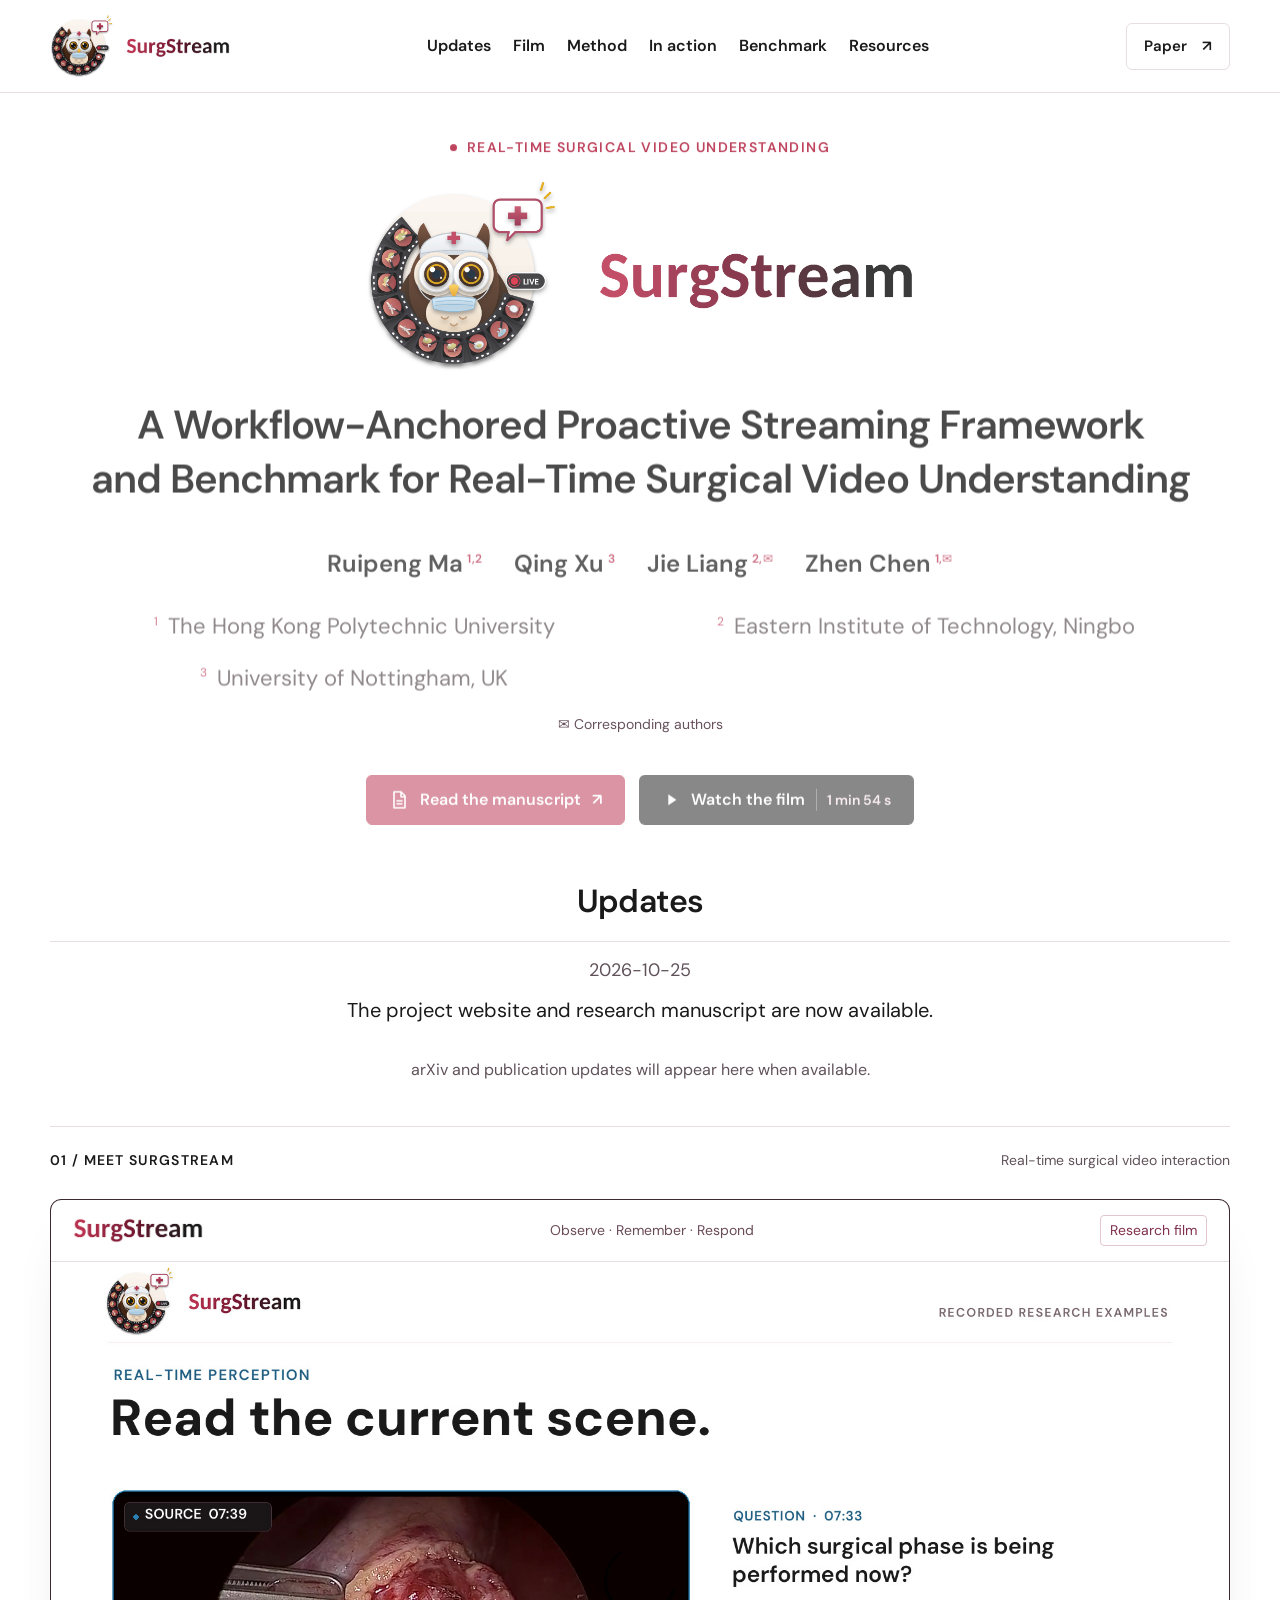
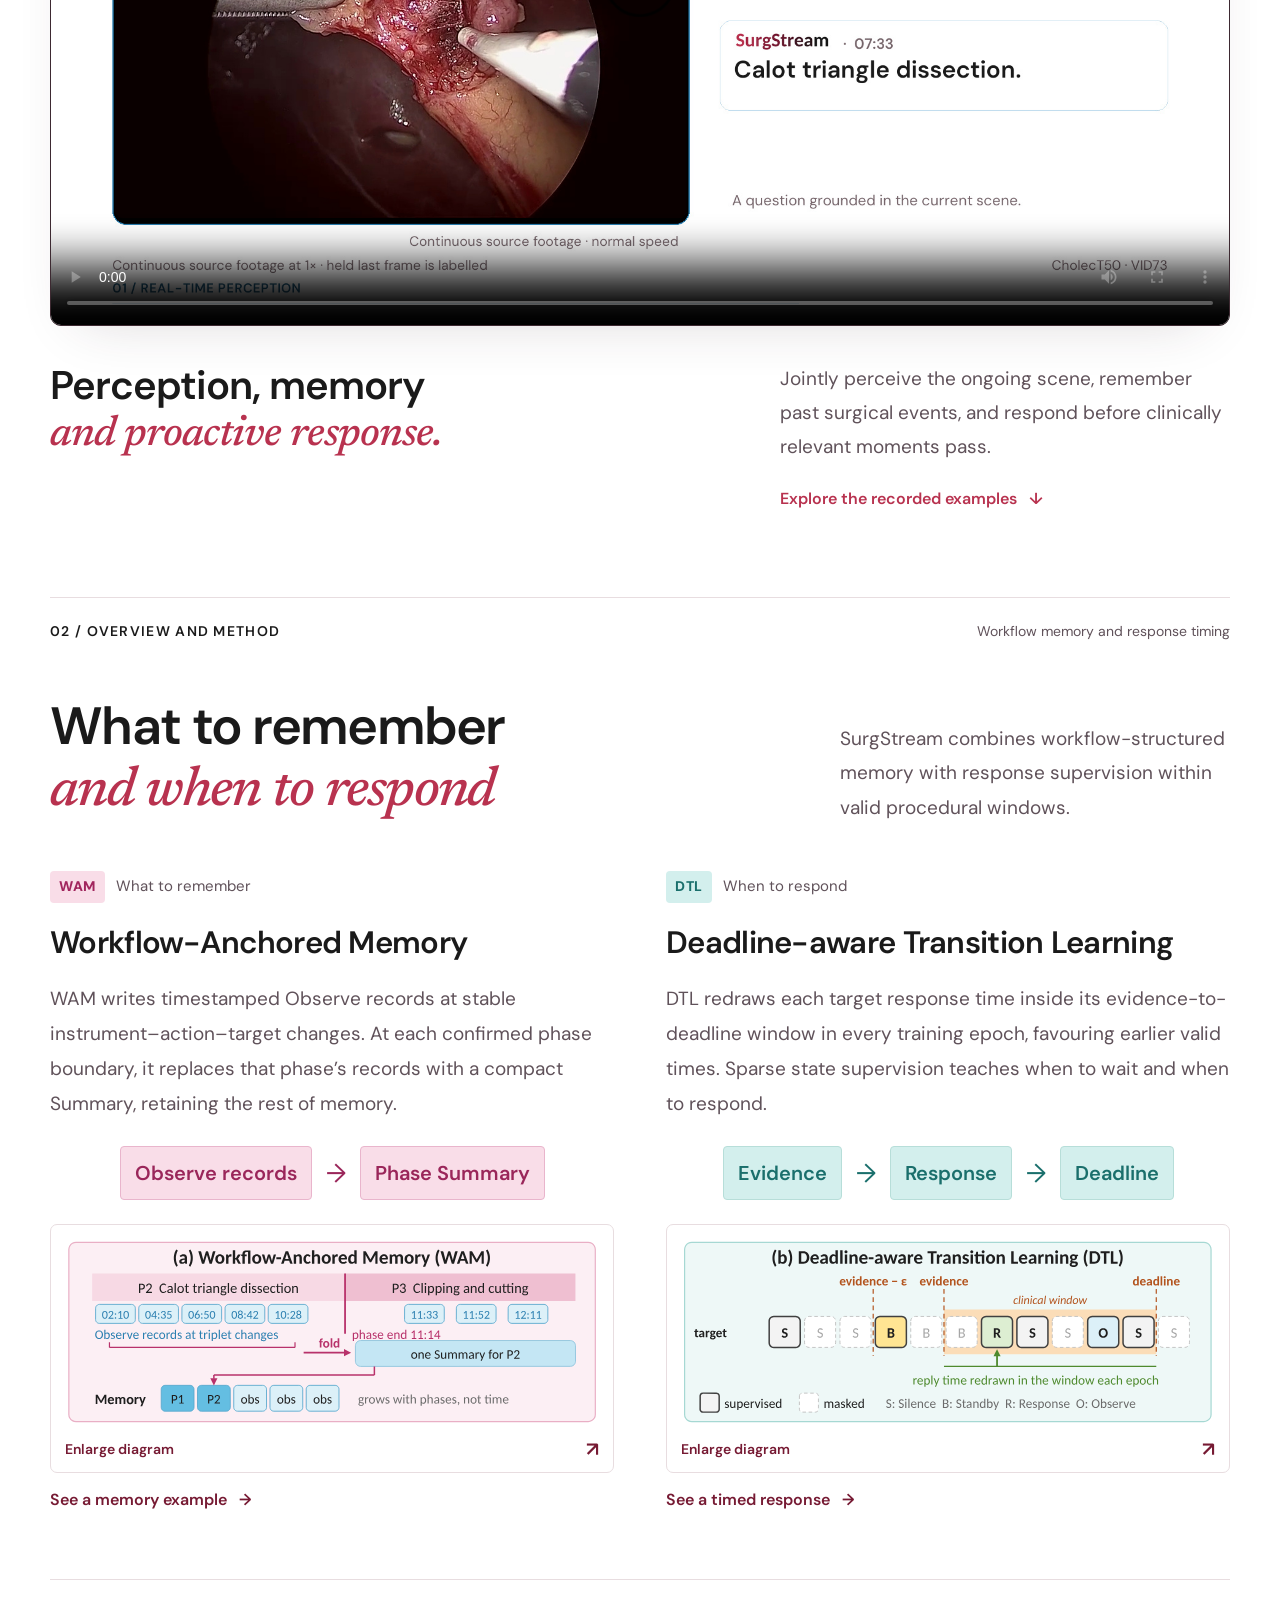
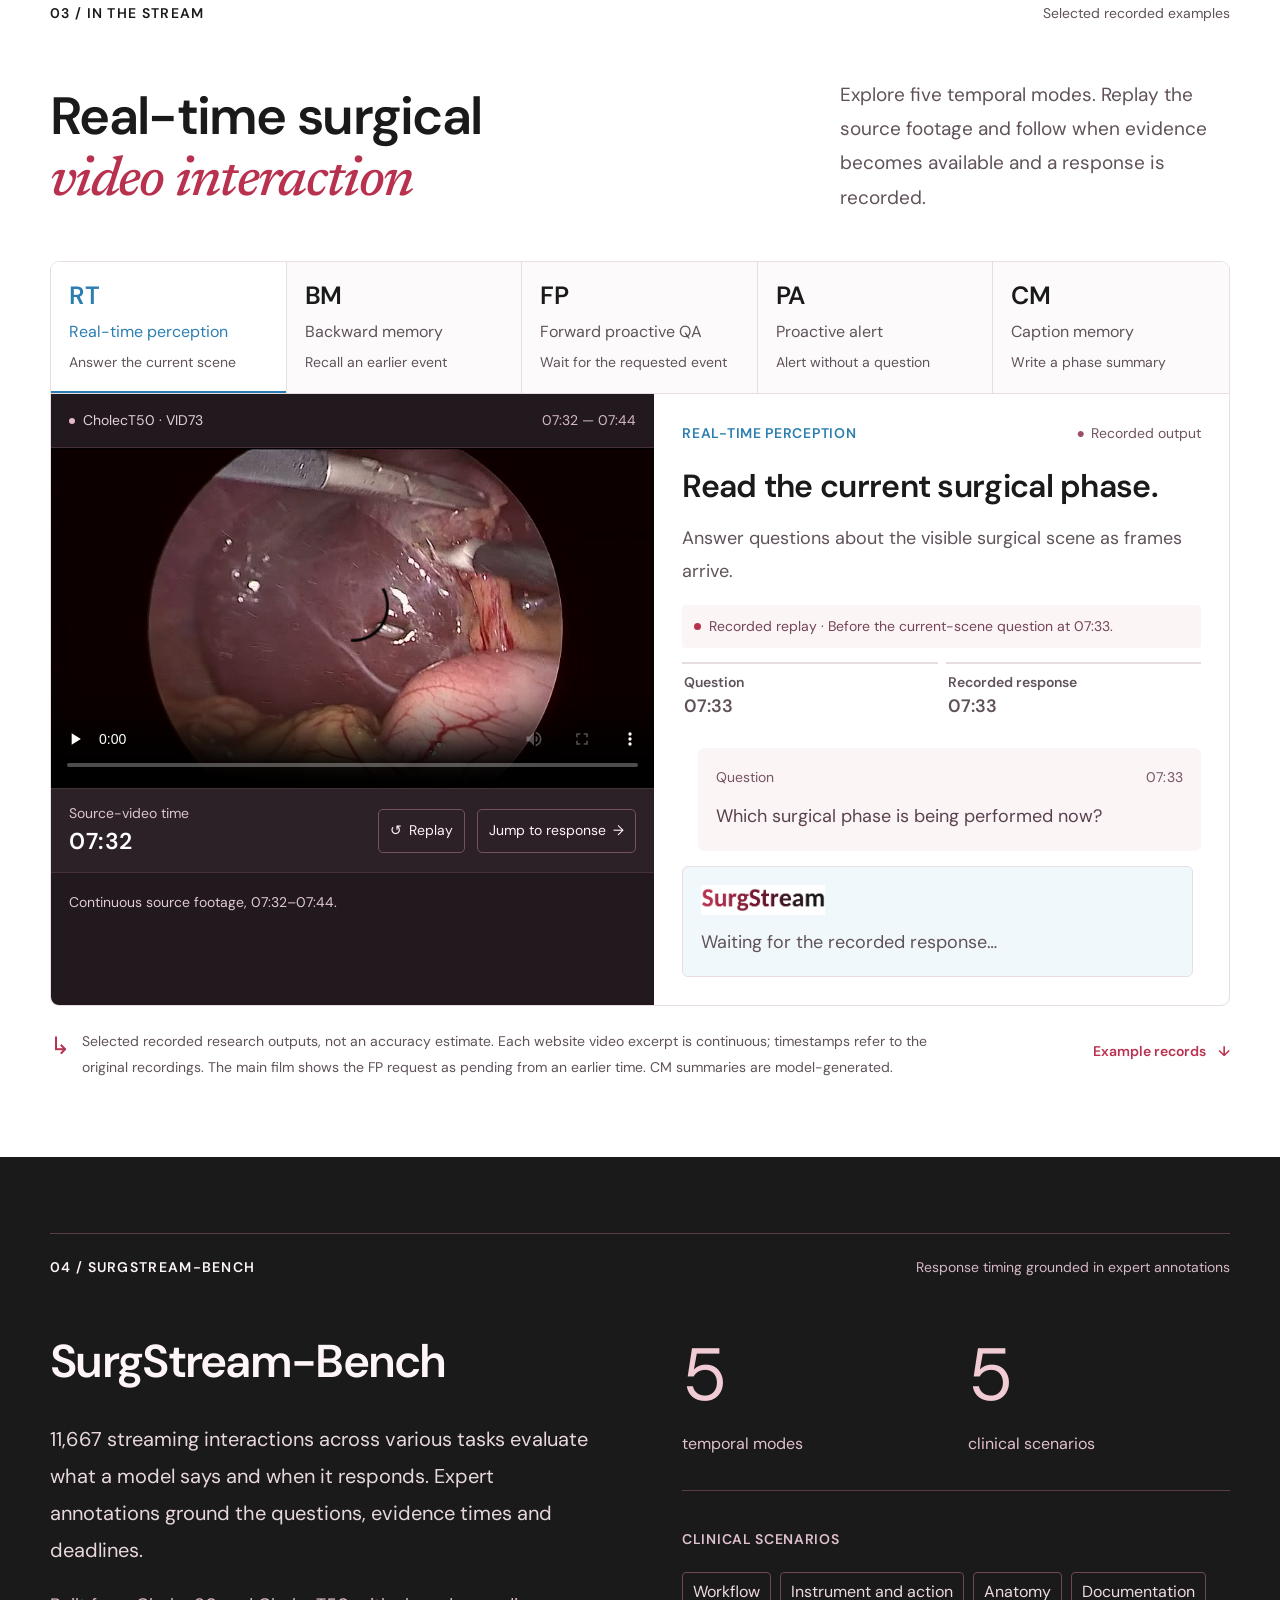
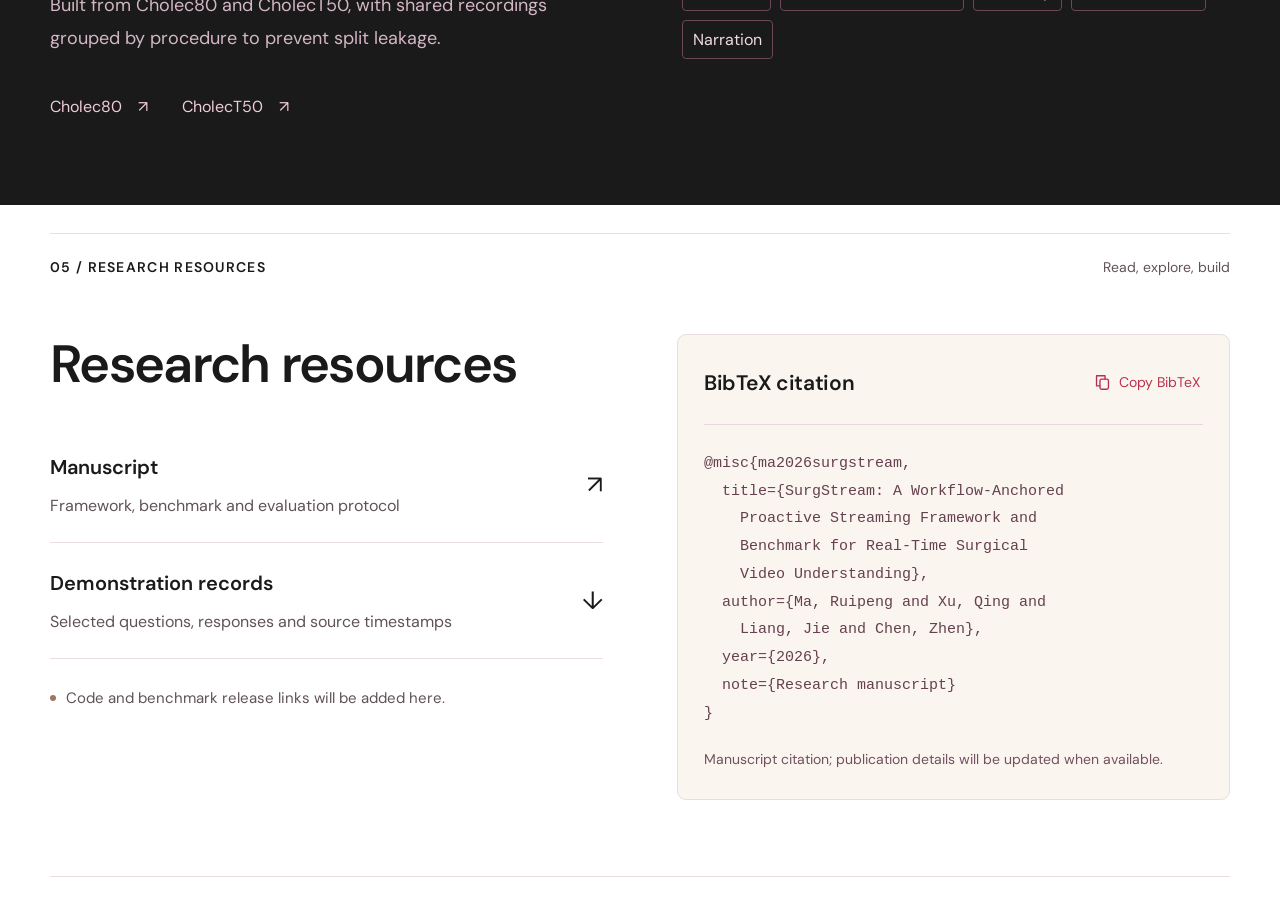
==== commit e158a183: "Simplify benchmark overview and refresh manuscript" ====
--- a/benchmark.html
+++ b/benchmark.html
@@ -3,268 +3,11 @@
 <head>
   <meta charset="utf-8">
   <meta name="viewport" content="width=device-width, initial-scale=1">
-  <meta name="theme-color" content="#ffffff">
-  <meta name="description" content="A detailed guide to all fourteen SurgStream-Bench tasks, five temporal modes, clinical scenarios and evaluation rules.">
-  <meta name="author" content="Ruipeng Ma, Qing Xu, Jie Liang, Zhen Chen">
-  <title>SurgStream-Bench · 14 Tasks, Five Temporal Modes</title>
-  <link rel="canonical" href="https://surgstream.github.io/benchmark.html">
-  <link rel="icon" type="image/png" href="assets/favicon-transparent.png">
-  <link rel="stylesheet" href="styles.css?v=5e35d9663fc8">
-  <script defer src="media-guard.js?v=0f0ef3bf8658"></script>
+  <meta http-equiv="refresh" content="0; url=index.html#benchmark">
+  <link rel="canonical" href="https://surgstream.github.io/#benchmark">
+  <title>SurgStream-Bench · SurgStream</title>
 </head>
-<body class="benchmark-page">
-  <a class="skip-link" href="#main">Skip to content</a>
-  <header class="site-header"><nav class="nav shell" aria-label="Benchmark navigation">
-    <a class="wordmark" href="index.html" aria-label="SurgStream project home"><img src="assets/surgstream-logo-transparent.png" alt="SurgStream" width="180" height="61"></a>
-    <div class="nav-links"><a href="index.html">← Back to project</a><a href="#mode-comparison">Five modes</a></div>
-    <a class="nav-paper" href="assets/surgstream-manuscript.pdf?v=e91f42a7c8f6" target="_blank" rel="noopener">Manuscript <span aria-hidden="true">↗</span></a>
-  </nav></header>
-  <main id="main">
-    <section id="benchmark-guide" class="benchmark-guide section-space" aria-labelledby="guide-title">
-      <div class="shell">
-        <div class="section-kicker"><span>SurgStream-Bench / Field guide</span><span class="kicker-end">Five temporal modes · fourteen tasks</span></div>
-        <div class="guide-heading"><div><h1 id="guide-title" class="guide-page-title">SurgStream-Bench<br><em>task by task.</em></h1><p>A guide to the 14 tasks, five temporal modes and five clinical scenarios in the benchmark.</p></div><a class="button button-light" href="assets/benchmark-guide.json?v=a3d3faf38db3" download>Download the guide <span aria-hidden="true">↓</span></a></div>
-
-        <nav class="guide-contents" aria-label="Guide contents"><a href="#mode-comparison">Five modes</a><a href="#benchmark-tasks">All tasks</a><a href="#scenario-mapping-title">Clinical scenarios</a><a href="#evaluation-guide-title">Evaluation</a></nav>
-        <nav class="guide-mode-jumps" aria-label="Jump to tasks by temporal mode"><a href="#mode-RT" style="--mode-color:#2B7FB0;--mode-ink:#1D618C;--mode-wash:#EDF5FA"><span class="guide-mode-badge" style="--mode-color:#2B7FB0;--mode-ink:#1D618C;--mode-wash:#EDF5FA">RT</span><span>Real-time perception</span><small>3</small></a><a href="#mode-BM" style="--mode-color:#7030A0;--mode-ink:#7030A0;--mode-wash:#F5EFFA"><span class="guide-mode-badge" style="--mode-color:#7030A0;--mode-ink:#7030A0;--mode-wash:#F5EFFA">BM</span><span>Backward memory</span><small>5</small></a><a href="#mode-FP" style="--mode-color:#C55A11;--mode-ink:#99430D;--mode-wash:#FCF0E7"><span class="guide-mode-badge" style="--mode-color:#C55A11;--mode-ink:#99430D;--mode-wash:#FCF0E7">FP</span><span>Forward proactive QA</span><small>2</small></a><a href="#mode-PA" style="--mode-color:#BF9000;--mode-ink:#7C5D00;--mode-wash:#FCF5DF"><span class="guide-mode-badge" style="--mode-color:#BF9000;--mode-ink:#7C5D00;--mode-wash:#FCF5DF">PA</span><span>Proactive alert</span><small>2</small></a><a href="#mode-CM" style="--mode-color:#548235;--mode-ink:#3F6528;--mode-wash:#F0F5E9"><span class="guide-mode-badge" style="--mode-color:#548235;--mode-ink:#3F6528;--mode-wash:#F0F5E9">CM</span><span>Caption memory</span><small>2</small></a></nav>
-
-        <div class="guide-construction" aria-label="Benchmark construction and procedure splits">
-          <article><span class="guide-label">01 / Causal input</span><h3>One frame per second.<br> Only what is available.</h3><p>A causal surgical video stream sampled at one frame per second. At each step, only frames and dialogue already available may be used; persistent memory can retain earlier observations.</p></article>
-          <article><span class="guide-label">02 / Dataset construction</span><h3>Two label sources.<br> One procedure identity.</h3><p>Cholec80 supplies phase and tool labels; CholecT50 supplies instrument-action-target annotations and complementary tool visibility. Shared recordings are grouped by procedure and loaded once with their labels combined.</p></article>
-          <article><span class="guide-label">03 / Procedure-level splits</span><h3>A shared recording<br> stays in one split.</h3><p>The manuscript reports 53 training, 11 validation and 21 test procedures. A shared recording stays in one split, preventing the same procedure from appearing in both training and test through different dataset names.</p></article>
-        </div>
-
-        <section id="mode-comparison" class="mode-comparison-section" aria-labelledby="mode-comparison-title">
-          <div class="guide-subheading"><div><span class="guide-label">When the interaction happens</span><h3 id="mode-comparison-title">Five temporal modes</h3></div><p>A mode describes the relationship between a request, the supporting evidence and the moment of response.</p></div>
-          <div class="mode-comparison"><table role="table"><caption class="sr-only">Compare the interaction triggers and response timing of the five temporal modes.</caption><thead role="rowgroup"><tr role="row"><th scope="col" role="columnheader">Mode and tasks</th><th scope="col" role="columnheader">Interaction trigger</th><th scope="col" role="columnheader">Response timing</th></tr></thead><tbody role="rowgroup">
-              <tr role="row"><th scope="row" role="rowheader"><a href="#mode-RT" class="comparison-mode"><span class="guide-mode-badge" style="--mode-color:#2B7FB0;--mode-ink:#1D618C;--mode-wash:#EDF5FA">RT</span><span><strong>Real-time perception</strong><small>3 tasks · T1, T6, T10</small></span></a></th><td role="cell"><span class="comparison-mobile-label" aria-hidden="true">Interaction trigger</span>A question about the current frame or recent scene.</td><td role="cell"><span class="comparison-mobile-label" aria-hidden="true">Response timing</span>Reply at the query; a three-second emission allowance is used in evaluation.</td></tr>
-              <tr role="row"><th scope="row" role="rowheader"><a href="#mode-BM" class="comparison-mode"><span class="guide-mode-badge" style="--mode-color:#7030A0;--mode-ink:#7030A0;--mode-wash:#F5EFFA">BM</span><span><strong>Backward memory</strong><small>5 tasks · T4, T7, T8, T11, T12</small></span></a></th><td role="cell"><span class="comparison-mobile-label" aria-hidden="true">Interaction trigger</span>A retrospective question during surgery.</td><td role="cell"><span class="comparison-mobile-label" aria-hidden="true">Response timing</span>Reply when asked, rather than when the historical event originally occurred.</td></tr>
-              <tr role="row"><th scope="row" role="rowheader"><a href="#mode-FP" class="comparison-mode"><span class="guide-mode-badge" style="--mode-color:#C55A11;--mode-ink:#99430D;--mode-wash:#FCF0E7">FP</span><span><strong>Forward proactive QA</strong><small>2 tasks · T5, T9</small></span></a></th><td role="cell"><span class="comparison-mobile-label" aria-hidden="true">Interaction trigger</span>An earlier request to watch for a named phase or action.</td><td role="cell"><span class="comparison-mobile-label" aria-hidden="true">Response timing</span>The first reply attributed to the pending request must fall within [a, d], normally event onset through ten seconds later.</td></tr>
-              <tr role="row"><th scope="row" role="rowheader"><a href="#mode-PA" class="comparison-mode"><span class="guide-mode-badge" style="--mode-color:#BF9000;--mode-ink:#7C5D00;--mode-wash:#FCF5DF">PA</span><span><strong>Proactive alert</strong><small>2 tasks · T2, T3</small></span></a></th><td role="cell"><span class="comparison-mobile-label" aria-hidden="true">Interaction trigger</span>The surgical workflow itself; no user prompt.</td><td role="cell"><span class="comparison-mobile-label" aria-hidden="true">Response timing</span>Transition: [b, b + 10 s]. Preparation: [b - 60 s, b], clipped to the recording.</td></tr>
-              <tr role="row"><th scope="row" role="rowheader"><a href="#mode-CM" class="comparison-mode"><span class="guide-mode-badge" style="--mode-color:#548235;--mode-ink:#3F6528;--mode-wash:#F0F5E9">CM</span><span><strong>Caption memory</strong><small>2 tasks · T13, T14</small></span></a></th><td role="cell"><span class="comparison-mobile-label" aria-hidden="true">Interaction trigger</span>An end-of-surgery note request (T13), or continuous record writing (T14).</td><td role="cell"><span class="comparison-mobile-label" aria-hidden="true">Response timing</span>T13 replies after the final query. T14 observations follow events causally, and phase summaries are due within ten seconds after phase completion.</td></tr>
-          </tbody></table></div>
-        </section>
-
-        <div id="benchmark-tasks" class="guide-task-intro"><div><span class="guide-label">Explore all fourteen tasks</span><h3>From the current scene<br> to the complete procedure.</h3></div><p>Open a task to inspect its evidence, answer format, timing and evaluation rule. The reference examples illustrate the annotation targets.</p></div>
-        <aside class="reference-notice"><span class="reference-notice-label">About the examples</span><p>Task examples are label-derived reference targets from CholecT50 VID06, not additional model predictions. Choice letters are omitted and categorical names are spaced for readability. Structured examples retain the canonical vocabulary. Recorded model examples appear in the separate <a href="index.html#examples">demonstration section</a>.</p></aside>
-
-      <section id="mode-RT" class="task-mode-group" style="--mode-color:#2B7FB0;--mode-ink:#1D618C;--mode-wash:#EDF5FA" aria-labelledby="mode-title-RT">
-        <div class="task-mode-heading"><div class="mode-title-line"><span class="guide-mode-badge" style="--mode-color:#2B7FB0;--mode-ink:#1D618C;--mode-wash:#EDF5FA">RT</span><h3 id="mode-title-RT">Real-time perception</h3><span class="mode-task-count">3 tasks</span></div><p class="mode-question">What is happening now?</p><p class="mode-explanation">Answer an explicit question about the current surgical scene. The relevant evidence is available when the question arrives.</p><dl class="mode-facts"><div><dt>Evidence</dt><dd>Current phase, visible instruments, action triplets or the anatomical target.</dd></div><div><dt>Output</dt><dd>A categorical scene description.</dd></div><div><dt>Evaluation</dt><dd>Accuracy</dd></div></dl></div>
-        <div class="task-card-grid">
-          <article id="task-T1" class="task-card" style="--mode-color:#2B7FB0;--mode-ink:#1D618C;--mode-wash:#EDF5FA" aria-labelledby="task-title-T1">
-            <div class="task-card-meta"><span class="task-id">T1</span><span>S1 · Workflow</span></div>
-            <h4 id="task-title-T1">Current phase recognition</h4>
-            <p class="task-purpose">Identify which stage of the surgical workflow is being performed now.</p>
-            <details class="task-details" open>
-              <summary>Evidence, timing and example<span class="details-symbol" aria-hidden="true"></span></summary>
-              <div class="task-details-body"><dl class="task-spec"><div><dt>Available evidence</dt><dd>The current scene and its annotated phase.</dd></div><div><dt>Answer format</dt><dd>A canonical phase category; evaluated as a categorical choice.</dd></div><div><dt>Valid response time</dt><dd>Target the query instant; evaluation accepts the reply within three seconds.</dd></div><div><dt>Scoring rule</dt><dd>Accuracy: the selected phase must match the reference phase.</dd></div></dl>
-                <div class="reference-example"><div class="reference-label">Label-derived reference · T1</div><p class="reference-context">VID06, question at 00:57.</p><dl><div><dt>Example request</dt><dd>Which surgical phase is being performed now?</dd></div><div><dt>Reference target</dt><dd class="reference-target">Calot triangle dissection.</dd></div></dl></div>
-              </div>
-            </details>
-          </article>
-          <article id="task-T6" class="task-card" style="--mode-color:#2B7FB0;--mode-ink:#1D618C;--mode-wash:#EDF5FA" aria-labelledby="task-title-T6">
-            <div class="task-card-meta"><span class="task-id">T6</span><span>S2 · Instrument and action</span></div>
-            <h4 id="task-title-T6">Instrument and interaction recognition</h4>
-            <p class="task-purpose">Identify visible instruments or their current instrument-action-target interactions.</p>
-            <details class="task-details">
-              <summary>Evidence, timing and example<span class="details-symbol" aria-hidden="true"></span></summary>
-              <div class="task-details-body"><dl class="task-spec"><div><dt>Available evidence</dt><dd>Current tool visibility and, when available, triplet annotations. Instrument-only and triplet questions are two variants of this one task.</dd></div><div><dt>Answer format</dt><dd>A categorical instrument set or a set of instrument-action-target triplets.</dd></div><div><dt>Valid response time</dt><dd>Target the current scene and reply within three seconds of the question.</dd></div><div><dt>Scoring rule</dt><dd>Accuracy of the categorical choice representing the current set.</dd></div></dl>
-                <div class="reference-example"><div class="reference-label">Label-derived reference · T6</div><p class="reference-context">VID06, question at 02:17. An instrument-only variant at 01:07 has the reference content 'grasper, hook'.</p><dl><div><dt>Example request</dt><dd>Which instrument-action-target triplets are visible now?</dd></div><div><dt>Reference target</dt><dd class="reference-target">grasper | retract | gallbladder</dd></div></dl></div>
-              </div>
-            </details>
-          </article>
-          <article id="task-T10" class="task-card" style="--mode-color:#2B7FB0;--mode-ink:#1D618C;--mode-wash:#EDF5FA" aria-labelledby="task-title-T10">
-            <div class="task-card-meta"><span class="task-id">T10</span><span>S3 · Anatomy</span></div>
-            <h4 id="task-title-T10">Current anatomical target</h4>
-            <p class="task-purpose">Identify which anatomical structure is currently being acted on.</p>
-            <details class="task-details">
-              <summary>Evidence, timing and example<span class="details-symbol" aria-hidden="true"></span></summary>
-              <div class="task-details-body"><dl class="task-spec"><div><dt>Available evidence</dt><dd>The target component of the current instrument-action-target annotations.</dd></div><div><dt>Answer format</dt><dd>A categorical anatomical target or target set.</dd></div><div><dt>Valid response time</dt><dd>Reply within three seconds of the current-scene question.</dd></div><div><dt>Scoring rule</dt><dd>Accuracy of the selected anatomical target.</dd></div></dl>
-                <div class="reference-example"><div class="reference-label">Label-derived reference · T10</div><p class="reference-context">VID06, question at 01:37.</p><dl><div><dt>Example request</dt><dd>Which anatomical structure is being acted on now?</dd></div><div><dt>Reference target</dt><dd class="reference-target">Gallbladder.</dd></div></dl></div>
-              </div>
-            </details>
-          </article>
-        </div>
-        <a class="guide-return" href="#mode-comparison">Back to mode comparison <span aria-hidden="true">↑</span></a>
-        <a class="guide-return" href="index.html?mode=RT#examples">Watch the recorded RT example <span aria-hidden="true">→</span></a>
-      </section>
-
-      <section id="mode-BM" class="task-mode-group" style="--mode-color:#7030A0;--mode-ink:#7030A0;--mode-wash:#F5EFFA" aria-labelledby="mode-title-BM">
-        <div class="task-mode-heading"><div class="mode-title-line"><span class="guide-mode-badge" style="--mode-color:#7030A0;--mode-ink:#7030A0;--mode-wash:#F5EFFA">BM</span><h3 id="mode-title-BM">Backward memory</h3><span class="mode-task-count">5 tasks</span></div><p class="mode-question">What happened earlier?</p><p class="mode-explanation">Answer a present question using the accumulated procedure history. Duration, first-appearance, count and order questions deliberately require evidence older than the recent visual window; progress summaries can also include recently confirmed events.</p><dl class="mode-facts"><div><dt>Evidence</dt><dd>Earlier phase intervals and instrument-action-target events retained in memory.</dd></div><div><dt>Output</dt><dd>A duration, timestamp, count, ordered structure or structured progress summary.</dd></div><div><dt>Evaluation</dt><dd>Task-specific accuracy / structured F1</dd></div></dl></div>
-        <div class="task-card-grid">
-          <article id="task-T4" class="task-card" style="--mode-color:#7030A0;--mode-ink:#7030A0;--mode-wash:#F5EFFA" aria-labelledby="task-title-T4">
-            <div class="task-card-meta"><span class="task-id">T4</span><span>S1 · Workflow</span></div>
-            <h4 id="task-title-T4">Completed-phase duration</h4>
-            <p class="task-purpose">Recall how long an earlier, completed phase lasted.</p>
-            <details class="task-details">
-              <summary>Evidence, timing and example<span class="details-symbol" aria-hidden="true"></span></summary>
-              <div class="task-details-body"><dl class="task-spec"><div><dt>Available evidence</dt><dd>A completed phase interval. The query is delayed until the confirming evidence has left the configured recent visual window.</dd></div><div><dt>Answer format</dt><dd>A numeric duration in seconds.</dd></div><div><dt>Valid response time</dt><dd>Answer the retrospective question within three seconds.</dd></div><div><dt>Scoring rule</dt><dd>Duration accuracy with a 20% relative-error tolerance.</dd></div></dl>
-                <div class="reference-example"><div class="reference-label">Label-derived reference · T4</div><p class="reference-context">VID06, Preparation spans 00:00-00:55; question at 01:42.</p><dl><div><dt>Example request</dt><dd>How long did the Preparation phase last?</dd></div><div><dt>Reference target</dt><dd class="reference-target">55 seconds.</dd></div></dl></div>
-              </div>
-            </details>
-          </article>
-          <article id="task-T7" class="task-card" style="--mode-color:#7030A0;--mode-ink:#7030A0;--mode-wash:#F5EFFA" aria-labelledby="task-title-T7">
-            <div class="task-card-meta"><span class="task-id">T7</span><span>S2 · Instrument and action</span></div>
-            <h4 id="task-title-T7">First instrument appearance</h4>
-            <p class="task-purpose">Recover when a named instrument first became visible earlier in the procedure.</p>
-            <details class="task-details">
-              <summary>Evidence, timing and example<span class="details-symbol" aria-hidden="true"></span></summary>
-              <div class="task-details-body"><dl class="task-spec"><div><dt>Available evidence</dt><dd>The first stable tool appearance. Independent visibility labels are used where available, including visible tools without an active triplet.</dd></div><div><dt>Answer format</dt><dd>A source-video timestamp in mm:ss.</dd></div><div><dt>Valid response time</dt><dd>The first appearance has left the recent visual window before the question; reply within three seconds of the query.</dd></div><div><dt>Scoring rule</dt><dd>Timestamp recall with an absolute tolerance of ten seconds.</dd></div></dl>
-                <div class="reference-example"><div class="reference-label">Label-derived reference · T7</div><p class="reference-context">VID06, first appearance at 00:15; question at 02:24.</p><dl><div><dt>Example request</dt><dd>When did the grasper first appear?</dd></div><div><dt>Reference target</dt><dd class="reference-target">00:15</dd></div></dl></div>
-              </div>
-            </details>
-          </article>
-          <article id="task-T8" class="task-card" style="--mode-color:#7030A0;--mode-ink:#7030A0;--mode-wash:#F5EFFA" aria-labelledby="task-title-T8">
-            <div class="task-card-meta"><span class="task-id">T8</span><span>S2 · Instrument and action</span></div>
-            <h4 id="task-title-T8">Clipping event count</h4>
-            <p class="task-purpose">Accumulate how many annotated clipping events have occurred so far.</p>
-            <details class="task-details">
-              <summary>Evidence, timing and example<span class="details-symbol" aria-hidden="true"></span></summary>
-              <div class="task-details-body"><dl class="task-spec"><div><dt>Available evidence</dt><dd>Past clipping onsets, using action labels or the available clipper tool-onset annotations. The construction delays the question so the relevant counting evidence is outside the recent visual window.</dd></div><div><dt>Answer format</dt><dd>An integer event count.</dd></div><div><dt>Valid response time</dt><dd>Answer the count question within three seconds.</dd></div><div><dt>Scoring rule</dt><dd>Count accuracy with a tolerance of plus or minus one event.</dd></div></dl>
-                <div class="reference-example"><div class="reference-label">Label-derived reference · T8</div><p class="reference-context">VID06, question at 22:15; reference count three.</p><dl><div><dt>Example request</dt><dd>How many clipping actions have been done so far?</dd></div><div><dt>Reference target</dt><dd class="reference-target">3</dd></div></dl></div>
-              </div>
-            </details>
-          </article>
-          <article id="task-T11" class="task-card" style="--mode-color:#7030A0;--mode-ink:#7030A0;--mode-wash:#F5EFFA" aria-labelledby="task-title-T11">
-            <div class="task-card-meta"><span class="task-id">T11</span><span>S3 · Anatomy</span></div>
-            <h4 id="task-title-T11">Anatomical handling order</h4>
-            <p class="task-purpose">Recall which of two structures was first handled or clipped.</p>
-            <details class="task-details">
-              <summary>Evidence, timing and example<span class="details-symbol" aria-hidden="true"></span></summary>
-              <div class="task-details-body"><dl class="task-spec"><div><dt>Available evidence</dt><dd>The first annotated handling or clipping onset for each structure. Onsets must be at least ten seconds apart; the relevant confirmations precede the recent visual window.</dd></div><div><dt>Answer format</dt><dd>One of the two named anatomical structures.</dd></div><div><dt>Valid response time</dt><dd>Answer the retrospective order question within three seconds.</dd></div><div><dt>Scoring rule</dt><dd>Accuracy of the two-choice order decision.</dd></div></dl>
-                <div class="reference-example"><div class="reference-label">Label-derived reference · T11</div><p class="reference-context">VID06, question at 23:35; first clipping onsets 20:36 for the duct and 21:19 for the artery.</p><dl><div><dt>Example request</dt><dd>Which was clipped first: the cystic artery or the cystic duct?</dd></div><div><dt>Reference target</dt><dd class="reference-target">Cystic duct.</dd></div></dl></div>
-              </div>
-            </details>
-          </article>
-          <article id="task-T12" class="task-card" style="--mode-color:#7030A0;--mode-ink:#7030A0;--mode-wash:#F5EFFA" aria-labelledby="task-title-T12">
-            <div class="task-card-meta"><span class="task-id">T12</span><span>S4 · Documentation</span></div>
-            <h4 id="task-title-T12">Surgical progress summary</h4>
-            <p class="task-purpose">Summarize the completed workflow and confirmed events available at an intermediate point.</p>
-            <details class="task-details">
-              <summary>Evidence, timing and example<span class="details-symbol" aria-hidden="true"></span></summary>
-              <div class="task-details-body"><dl class="task-spec"><div><dt>Available evidence</dt><dd>All confirmed completed phases and first-occurrence events before the query. This task can include recently confirmed events as well as long-term history.</dd></div><div><dt>Answer format</dt><dd>Structured phase intervals followed by timestamped first-occurrence events.</dd></div><div><dt>Valid response time</dt><dd>Reply within three seconds of the progress query; include only information confirmed by that point.</dd></div><div><dt>Scoring rule</dt><dd>S-F1 averages phase-interval and event F1. Canonical phase/event names must match; interval boundaries and event timestamps are matched within 30 seconds.</dd></div></dl>
-                <div class="reference-example"><div class="reference-label">Label-derived reference · T12</div><p class="reference-context">VID06, question at 01:14; complete reference answer for this instance.</p><dl><div><dt>Example request</dt><dd>What has been done so far in this surgery?</dd></div><div><dt>Reference target</dt><dd class="reference-target structured-target">P1 Preparation 00:00-00:55
-[00:15] grasper | retract | gallbladder
-[00:58] hook | dissect | gallbladder</dd></div></dl></div>
-              </div>
-            </details>
-          </article>
-        </div>
-        <a class="guide-return" href="#mode-comparison">Back to mode comparison <span aria-hidden="true">↑</span></a>
-        <a class="guide-return" href="index.html?mode=BM#examples">Watch the recorded BM example <span aria-hidden="true">→</span></a>
-      </section>
-
-      <section id="mode-FP" class="task-mode-group" style="--mode-color:#C55A11;--mode-ink:#99430D;--mode-wash:#FCF0E7" aria-labelledby="mode-title-FP">
-        <div class="task-mode-heading"><div class="mode-title-line"><span class="guide-mode-badge" style="--mode-color:#C55A11;--mode-ink:#99430D;--mode-wash:#FCF0E7">FP</span><h3 id="mode-title-FP">Forward proactive QA</h3><span class="mode-task-count">2 tasks</span></div><p class="mode-question">Tell me when it happens.</p><p class="mode-explanation">Keep an explicit request pending while watching the stream, then answer once its specified future event begins. The question arrives before the evidence.</p><dl class="mode-facts"><div><dt>Evidence</dt><dd>The requested event must become visible later in the stream.</dd></div><div><dt>Output</dt><dd>A notification that the requested event has begun.</dd></div><div><dt>Evaluation</dt><dd>Timing accuracy (T-Acc)</dd></div></dl></div>
-        <div class="task-card-grid">
-          <article id="task-T5" class="task-card" style="--mode-color:#C55A11;--mode-ink:#99430D;--mode-wash:#FCF0E7" aria-labelledby="task-title-T5">
-            <div class="task-card-meta"><span class="task-id">T5</span><span>S1 · Workflow</span></div>
-            <h4 id="task-title-T5">Requested phase-start notification</h4>
-            <p class="task-purpose">Remember a request to announce the start of a specified future phase.</p>
-            <details class="task-details">
-              <summary>Evidence, timing and example<span class="details-symbol" aria-hidden="true"></span></summary>
-              <div class="task-details-body"><dl class="task-spec"><div><dt>Available evidence</dt><dd>A named phase begins after the query. Generated queries normally precede the event by 10-120 seconds.</dd></div><div><dt>Answer format</dt><dd>A start notification containing the requested phase.</dd></div><div><dt>Valid response time</dt><dd>Wait for phase onset b, then reply inside [b, b + 10 s], capped by video length.</dd></div><div><dt>Scoring rule</dt><dd>T-Acc: the first reply attributed to this pending request must have the required start/phase content and fall inside the window. A premature or late reply does not become correct by repeating it later.</dd></div></dl>
-                <div class="reference-example"><div class="reference-label">Label-derived reference · T5</div><p class="reference-context">VID06, query 21:32; phase starts 23:26; valid reply 23:26-23:36.</p><dl><div><dt>Example request</dt><dd>Tell me when the GallbladderDissection phase starts.</dd></div><div><dt>Reference target</dt><dd class="reference-target">The gallbladder dissection phase has started.</dd></div></dl></div>
-              </div>
-            </details>
-          </article>
-          <article id="task-T9" class="task-card" style="--mode-color:#C55A11;--mode-ink:#99430D;--mode-wash:#FCF0E7" aria-labelledby="task-title-T9">
-            <div class="task-card-meta"><span class="task-id">T9</span><span>S2 · Instrument and action</span></div>
-            <h4 id="task-title-T9">Requested action-start notification</h4>
-            <p class="task-purpose">Wait for a named instrument to begin a specified action, then notify the user.</p>
-            <details class="task-details">
-              <summary>Evidence, timing and example<span class="details-symbol" aria-hidden="true"></span></summary>
-              <div class="task-details-body"><dl class="task-spec"><div><dt>Available evidence</dt><dd>A future labeled triplet onset. The first onset of each instrument-verb pair is used so the requested event is unambiguous.</dd></div><div><dt>Answer format</dt><dd>An action-start notification naming the instrument and verb; the reference text also names the target.</dd></div><div><dt>Valid response time</dt><dd>Queries normally arrive 10-120 seconds before the event. The valid reply window is [event onset, event onset + 10 s], capped by video length.</dd></div><div><dt>Scoring rule</dt><dd>T-Acc: the first attributed reply must contain the required start, instrument and action content and arrive inside the window.</dd></div></dl>
-                <div class="reference-example"><div class="reference-label">Label-derived reference · T9</div><p class="reference-context">VID06, query 00:04; event 00:15; valid reply 00:15-00:25.</p><dl><div><dt>Example request</dt><dd>Tell me when the grasper starts to retract.</dd></div><div><dt>Reference target</dt><dd class="reference-target">The grasper has started to retract the gallbladder.</dd></div></dl></div>
-              </div>
-            </details>
-          </article>
-        </div>
-        <a class="guide-return" href="#mode-comparison">Back to mode comparison <span aria-hidden="true">↑</span></a>
-        <a class="guide-return" href="index.html?mode=FP#examples">Watch the recorded FP example <span aria-hidden="true">→</span></a>
-      </section>
-
-      <section id="mode-PA" class="task-mode-group" style="--mode-color:#BF9000;--mode-ink:#7C5D00;--mode-wash:#FCF5DF" aria-labelledby="mode-title-PA">
-        <div class="task-mode-heading"><div class="mode-title-line"><span class="guide-mode-badge" style="--mode-color:#BF9000;--mode-ink:#7C5D00;--mode-wash:#FCF5DF">PA</span><h3 id="mode-title-PA">Proactive alert</h3><span class="mode-task-count">2 tasks</span></div><p class="mode-question">Speak when the workflow calls for it.</p><p class="mode-explanation">Issue an alert without an explicit user question. A transition alert follows the new phase onset; a preparation reminder is due before it.</p><dl class="mode-facts"><div><dt>Evidence</dt><dd>An annotated phase boundary and the task's response window.</dd></div><div><dt>Output</dt><dd>An unsolicited phase transition or instrument preparation reminder.</dd></div><div><dt>Evaluation</dt><dd>Timing F1 (T-F1)</dd></div></dl></div>
-        <div class="task-card-grid">
-          <article id="task-T2" class="task-card" style="--mode-color:#BF9000;--mode-ink:#7C5D00;--mode-wash:#FCF5DF" aria-labelledby="task-title-T2">
-            <div class="task-card-meta"><span class="task-id">T2</span><span>S1 · Workflow</span></div>
-            <h4 id="task-title-T2">Phase-transition alert</h4>
-            <p class="task-purpose">Announce entry into a new phase without waiting for a question.</p>
-            <details class="task-details">
-              <summary>Evidence, timing and example<span class="details-symbol" aria-hidden="true"></span></summary>
-              <div class="task-details-body"><dl class="task-spec"><div><dt>Available evidence</dt><dd>The annotated onset b of the next surgical phase.</dd></div><div><dt>Answer format</dt><dd>A transition alert naming the new phase.</dd></div><div><dt>Valid response time</dt><dd>The valid window is [b, b + 10 s], capped by the last video second.</dd></div><div><dt>Scoring rule</dt><dd>T-F1: alerts and reference events are matched one-to-one. A hit requires the transition type, correct phase content and a time inside the valid window. Unmatched alerts and missed events affect precision and recall.</dd></div></dl>
-                <div class="reference-example"><div class="reference-label">Label-derived reference · T2</div><p class="reference-context">VID06, phase onset 00:55; valid alert 00:55-01:05.</p><dl><div><dt>Example request</dt><dd>No user question: an automatic phase alert.</dd></div><div><dt>Reference target</dt><dd class="reference-target">Phase transition: entering Calot triangle dissection.</dd></div></dl></div>
-              </div>
-            </details>
-          </article>
-          <article id="task-T3" class="task-card" style="--mode-color:#BF9000;--mode-ink:#7C5D00;--mode-wash:#FCF5DF" aria-labelledby="task-title-T3">
-            <div class="task-card-meta"><span class="task-id">T3</span><span>S1 · Workflow</span></div>
-            <h4 id="task-title-T3">Instrument preparation reminder</h4>
-            <p class="task-purpose">Remind the team about preparation for an upcoming phase before that phase begins.</p>
-            <details class="task-details">
-              <summary>Evidence, timing and example<span class="details-symbol" aria-hidden="true"></span></summary>
-              <div class="task-details-body"><dl class="task-spec"><div><dt>Available evidence</dt><dd>Annotated phase onsets define the target window. Preparation text comes from a fixed phase-to-instrument lookup, such as hook for Calot triangle dissection.</dd></div><div><dt>Answer format</dt><dd>The upcoming phase and its associated preparation reminder.</dd></div><div><dt>Valid response time</dt><dd>The valid window is [max(0, b - 60 s), b]. The phase onset is the deadline.</dd></div><div><dt>Scoring rule</dt><dd>T-F1 with one-to-one matching, an in-window reminder and the required phase/reminder-type content. This task uses the benchmark's fixed preparation rules.</dd></div></dl>
-                <div class="reference-example"><div class="reference-label">Label-derived reference · T3</div><p class="reference-context">VID06, next phase begins at 00:55; valid reminder 00:00-00:55.</p><dl><div><dt>Example request</dt><dd>No user question: preparation is triggered by the workflow.</dd></div><div><dt>Reference target</dt><dd class="reference-target">Calot triangle dissection is coming next; prepare the hook.</dd></div></dl></div>
-              </div>
-            </details>
-          </article>
-        </div>
-        <a class="guide-return" href="#mode-comparison">Back to mode comparison <span aria-hidden="true">↑</span></a>
-        <a class="guide-return" href="index.html?mode=PA#examples">Watch the recorded PA example <span aria-hidden="true">→</span></a>
-      </section>
-
-      <section id="mode-CM" class="task-mode-group" style="--mode-color:#548235;--mode-ink:#3F6528;--mode-wash:#F0F5E9" aria-labelledby="mode-title-CM">
-        <div class="task-mode-heading"><div class="mode-title-line"><span class="guide-mode-badge" style="--mode-color:#548235;--mode-ink:#3F6528;--mode-wash:#F0F5E9">CM</span><h3 id="mode-title-CM">Caption memory</h3><span class="mode-task-count">2 tasks</span></div><p class="mode-question">Build a record of the procedure.</p><p class="mode-explanation">Evaluate structured surgical documentation. The end-of-surgery note is requested once; streaming narration continuously produces its own Observe and Summary records without a question.</p><dl class="mode-facts"><div><dt>Evidence</dt><dd>Phase intervals and timestamped instrument or instrument-action-target events.</dd></div><div><dt>Output</dt><dd>Structured event and phase records.</dd></div><div><dt>Evaluation</dt><dd>Structured F1 (S-F1)</dd></div></dl></div>
-        <div class="task-card-grid">
-          <article id="task-T13" class="task-card" style="--mode-color:#548235;--mode-ink:#3F6528;--mode-wash:#F0F5E9" aria-labelledby="task-title-T13">
-            <div class="task-card-meta"><span class="task-id">T13</span><span>S4 · Documentation</span></div>
-            <h4 id="task-title-T13">End-of-surgery operative note</h4>
-            <p class="task-purpose">Assemble the full operation into a structured record once the stream ends.</p>
-            <details class="task-details">
-              <summary>Evidence, timing and example<span class="details-symbol" aria-hidden="true"></span></summary>
-              <div class="task-details-body"><dl class="task-spec"><div><dt>Available evidence</dt><dd>All phase intervals and first-occurrence instrument or instrument-action-target events from the procedure.</dd></div><div><dt>Answer format</dt><dd>A structured note using phase names, interval boundaries and timestamped events.</dd></div><div><dt>Valid response time</dt><dd>The query arrives on the final video second; evaluation accepts the reply within three seconds.</dd></div><div><dt>Scoring rule</dt><dd>S-F1 using the same phase/event matching rules as T12, with a 30-second tolerance for boundaries and event times.</dd></div></dl>
-                <div class="reference-example"><div class="reference-label">Label-derived reference · T13</div><p class="reference-context">VID06, query at 35:53. Excerpt: the full reference contains seven phase intervals and 26 first-occurrence events.</p><dl><div><dt>Example request</dt><dd>The surgery has ended. Write the operative note.</dd></div><div><dt>Reference target</dt><dd class="reference-target structured-target">P1 Preparation 00:00-00:55
-P2 CalotTriangleDissection 00:55-20:28
-P3 ClippingCutting 20:28-23:26
-[00:15] grasper | retract | gallbladder
-[00:58] hook | dissect | gallbladder</dd></div></dl></div>
-              </div>
-            </details>
-          </article>
-          <article id="task-T14" class="task-card" style="--mode-color:#548235;--mode-ink:#3F6528;--mode-wash:#F0F5E9" aria-labelledby="task-title-T14">
-            <div class="task-card-meta"><span class="task-id">T14</span><span>S5 · Narration</span></div>
-            <h4 id="task-title-T14">Continuous streaming narration</h4>
-            <p class="task-purpose">Write timely observations and phase summaries throughout the stream without being asked.</p>
-            <details class="task-details">
-              <summary>Evidence, timing and example<span class="details-symbol" aria-hidden="true"></span></summary>
-              <div class="task-details-body"><dl class="task-spec"><div><dt>Available evidence</dt><dd>The event and phase timeline across the procedure. Evaluation reads the model's own Observe and Summary records; there is no separate question-answer target for this task.</dd></div><div><dt>Answer format</dt><dd>Timestamped Observe event records (instruments or instrument-action-target triplets) and Summary phase intervals.</dd></div><div><dt>Valid response time</dt><dd>Observe records must be emitted causally within 30 seconds after the corresponding event; their reported timestamps must match within 30 seconds and cannot lie in the future. Phase summaries must follow completion and be emitted within ten seconds; reported interval boundaries must match within 30 seconds.</dd></div><div><dt>Scoring rule</dt><dd>S-F1 averages matched phase intervals and Observe events. Summary event counts are record content and are not a separately scored count-accuracy measure in this task.</dd></div></dl>
-                <div class="reference-example"><div class="reference-label">Label-derived reference · T14</div><p class="reference-context">VID06, two label-derived event examples from the full-video narration target. These are event contents, not a claimed model transcript.</p><dl><div><dt>Example request</dt><dd>No user question: continuous record writing.</dd></div><div><dt>Reference target</dt><dd class="reference-target structured-target">[00:15] grasper | retract | gallbladder
-[00:58] hook | dissect | gallbladder</dd></div></dl></div>
-              </div>
-            </details>
-          </article>
-        </div>
-        <a class="guide-return" href="#mode-comparison">Back to mode comparison <span aria-hidden="true">↑</span></a>
-        <a class="guide-return" href="index.html?mode=CM#examples">Watch the recorded CM example <span aria-hidden="true">→</span></a>
-      </section>
-
-        <section class="guide-scenarios" aria-labelledby="scenario-mapping-title"><div class="guide-subheading"><div><span class="guide-label">What the interaction concerns</span><h3 id="scenario-mapping-title">Five clinical scenarios</h3></div><p>Temporal modes describe <em>when</em> an interaction happens; clinical scenarios describe <em>what</em> it concerns. They are two views of the same fourteen tasks.</p></div><div class="scenario-mapping"><table><caption class="sr-only">Clinical scenarios and their task assignments.</caption><thead><tr><th scope="col">Scenario</th><th scope="col">Clinical focus</th><th scope="col">Tasks</th></tr></thead><tbody><tr><th scope="row"><span>S1</span>Workflow</th><td>Identify, time and anticipate surgical phases.</td><td><a class="task-id-link" href="#task-T1">T1</a><a class="task-id-link" href="#task-T2">T2</a><a class="task-id-link" href="#task-T3">T3</a><a class="task-id-link" href="#task-T4">T4</a><a class="task-id-link" href="#task-T5">T5</a></td></tr>
-<tr><th scope="row"><span>S2</span>Instrument and action</th><td>Recognize tools and interactions, recall first appearances and count events.</td><td><a class="task-id-link" href="#task-T6">T6</a><a class="task-id-link" href="#task-T7">T7</a><a class="task-id-link" href="#task-T8">T8</a><a class="task-id-link" href="#task-T9">T9</a></td></tr>
-<tr><th scope="row"><span>S3</span>Anatomy</th><td>Identify the current target and recover the order of handled structures.</td><td><a class="task-id-link" href="#task-T10">T10</a><a class="task-id-link" href="#task-T11">T11</a></td></tr>
-<tr><th scope="row"><span>S4</span>Documentation</th><td>Organize procedural progress and the completed operation into structured records.</td><td><a class="task-id-link" href="#task-T12">T12</a><a class="task-id-link" href="#task-T13">T13</a></td></tr>
-<tr><th scope="row"><span>S5</span>Narration</th><td>Maintain timely event observations and phase summaries throughout the procedure.</td><td><a class="task-id-link" href="#task-T14">T14</a></td></tr></tbody></table></div></section>
-
-        <section class="guide-evaluation" aria-labelledby="evaluation-guide-title"><div class="guide-subheading"><div><span class="guide-label">Reading the evaluation</span><h3 id="evaluation-guide-title">Content, timing<br>and the source-video clock.</h3></div><p>The task determines both the required answer and the time at which that answer is valid.</p></div><div class="evaluation-rule-grid">
-          <article><span class="guide-rule-number">01</span><h4>Evidence time, deadline, response</h4><p>a is the earliest valid response time, d is the deadline, and r is the emitted response time. These refer to the source video timeline. Future labels define evaluation targets during construction; future frames are not model inputs.</p></article>
-          <article><span class="guide-rule-number">02</span><h4>The direct-answer allowance</h4><p>Direct questions target the query instant; evaluation accepts a reply from the query time through three seconds later. This applies to RT, BM and the end-of-surgery operative note.</p></article>
-          <article><span class="guide-rule-number">03</span><h4>Categories without choice letters</h4><p>The formal benchmark uses multiple-choice questions for T1, T6, T10 and T11. This guide and the promotional film show the answer content without option letters.</p></article>
-          <article><span class="guide-rule-number">04</span><h4>Task scores, then two views</h4><p>Each task is scored first. A mode or scenario score averages its member tasks; Avg_M averages the five modes and Avg_S averages the five scenarios. The two views group the same tasks by different criteria.</p></article>
-        </div></section>
-        <div class="guide-source-note"><p>T1-T14 and S1-S5 only; the five-scenario benchmark described in the manuscript. Current research manuscript; no independent remote dataset recount is claimed.</p><a class="text-link" href="assets/benchmark-guide.json?v=a3d3faf38db3" download>Guide and source snapshot identifiers <span aria-hidden="true">↓</span></a></div>
-      </div>
-    </section>
-  </main>
-  <footer class="site-footer shell"><a class="wordmark" href="index.html"><img src="assets/surgstream-logo-transparent.png" alt="SurgStream" width="180" height="61"></a><div><p>Real-time surgical video understanding.</p><small><a href="https://github.com/eliahuhorwitz/Academic-project-page-template" target="_blank" rel="noopener">Academic Project Page Template</a>.</small></div><a class="back-top" href="#main">Back to top <span aria-hidden="true">↑</span></a></footer>
+<body>
+  <p><a href="index.html#benchmark">Continue to SurgStream-Bench.</a></p>
 </body>
 </html>
